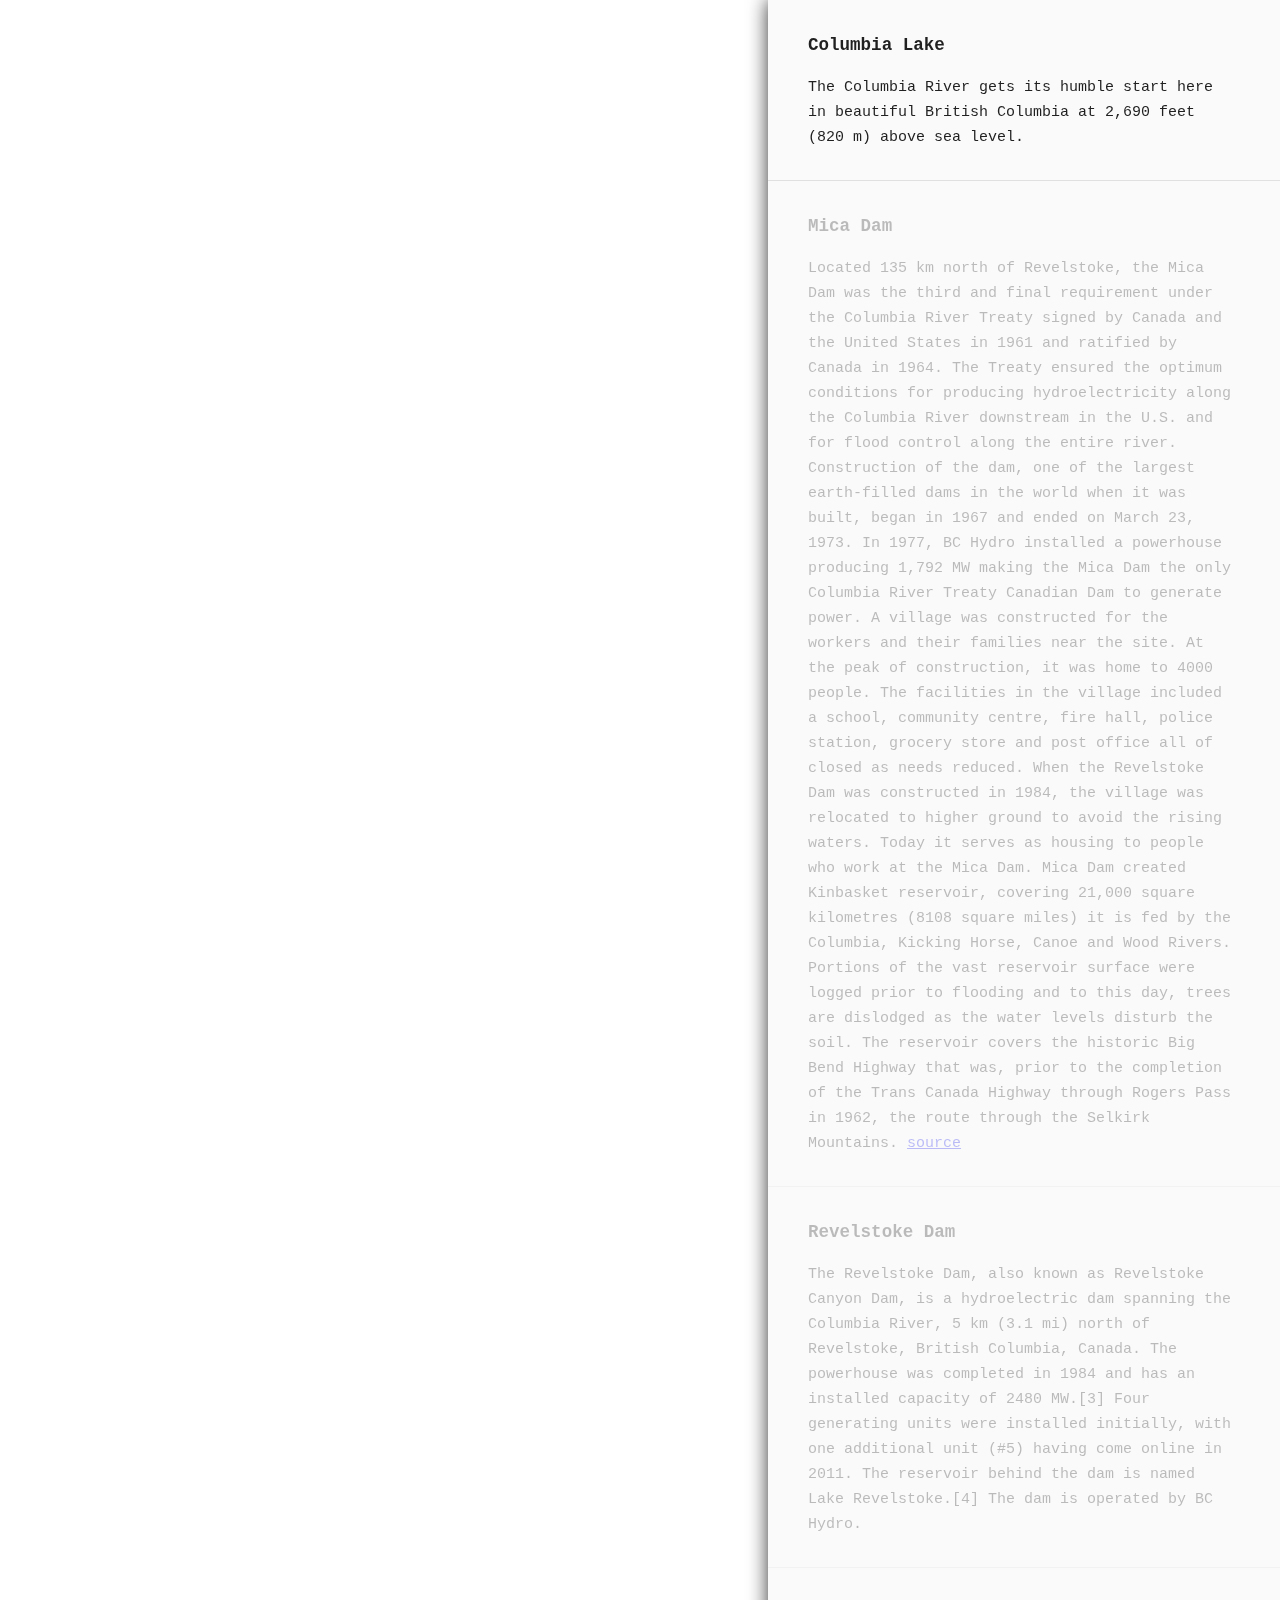
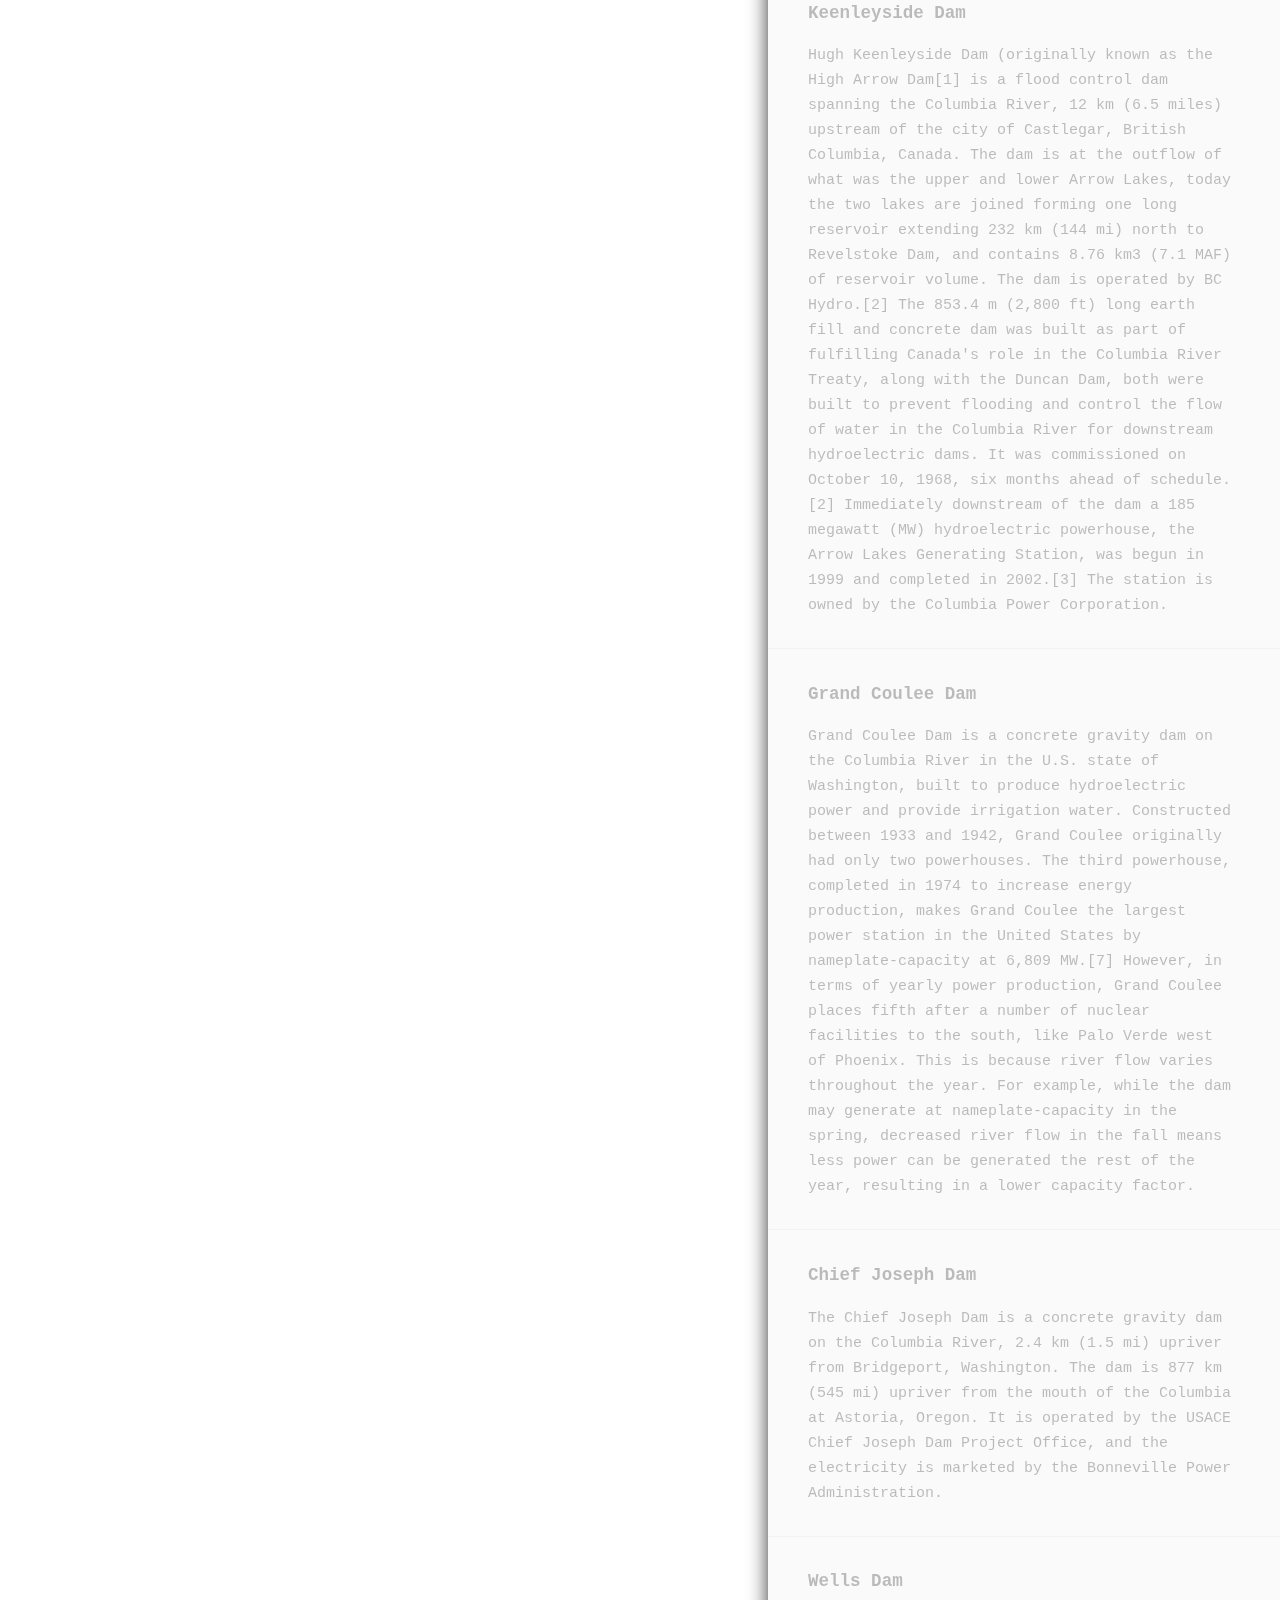
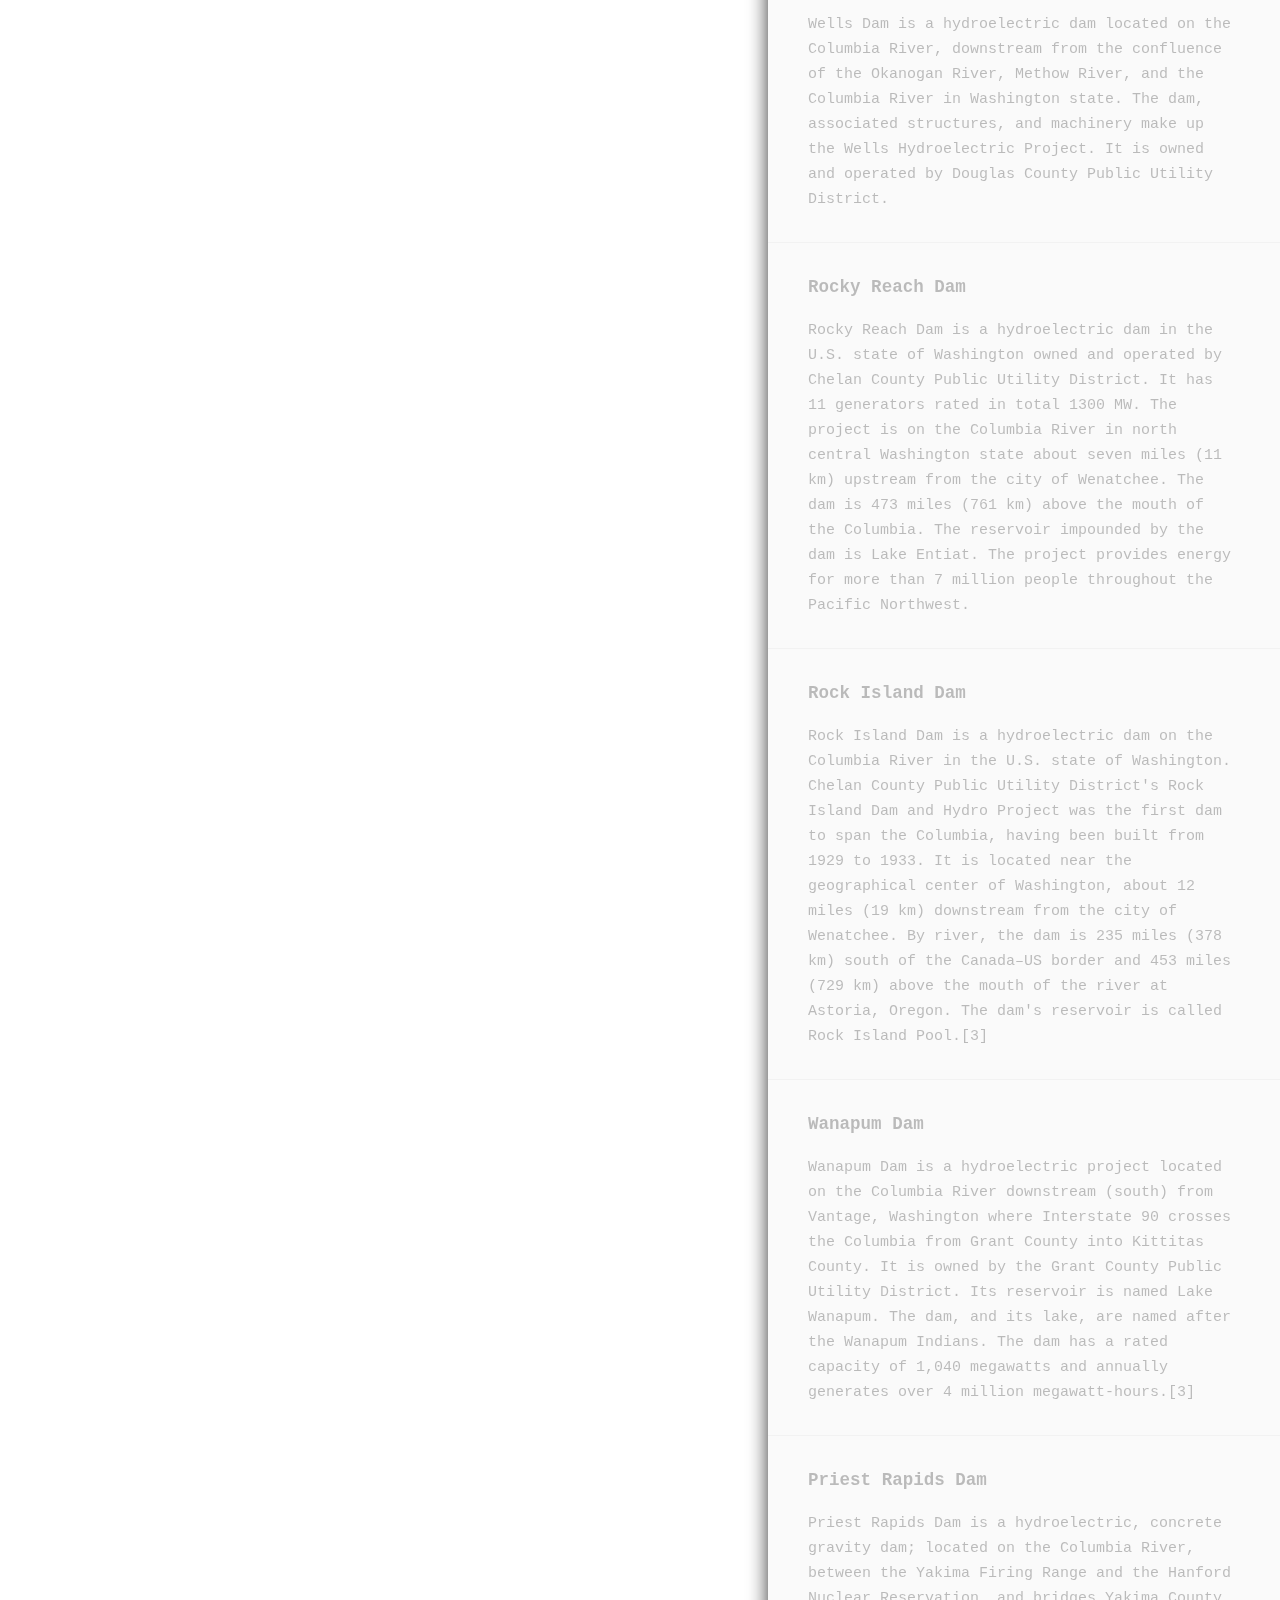
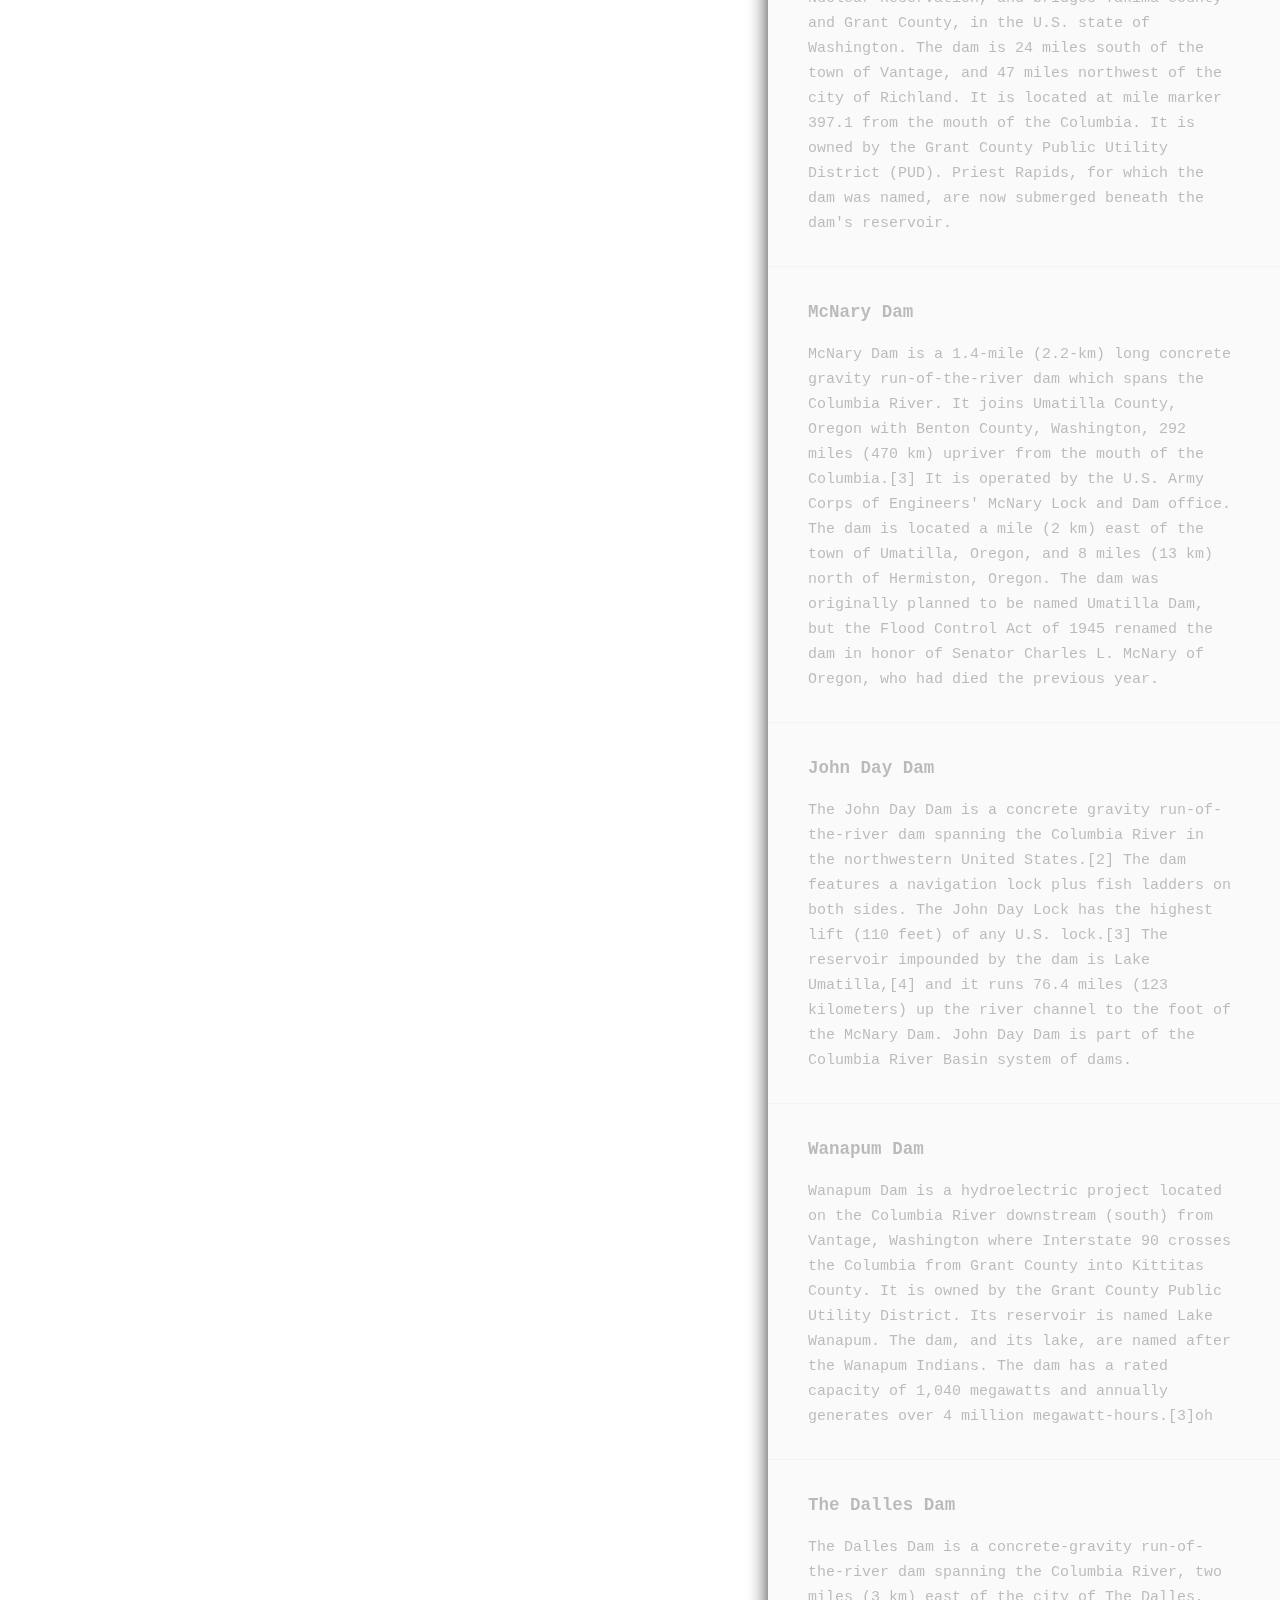
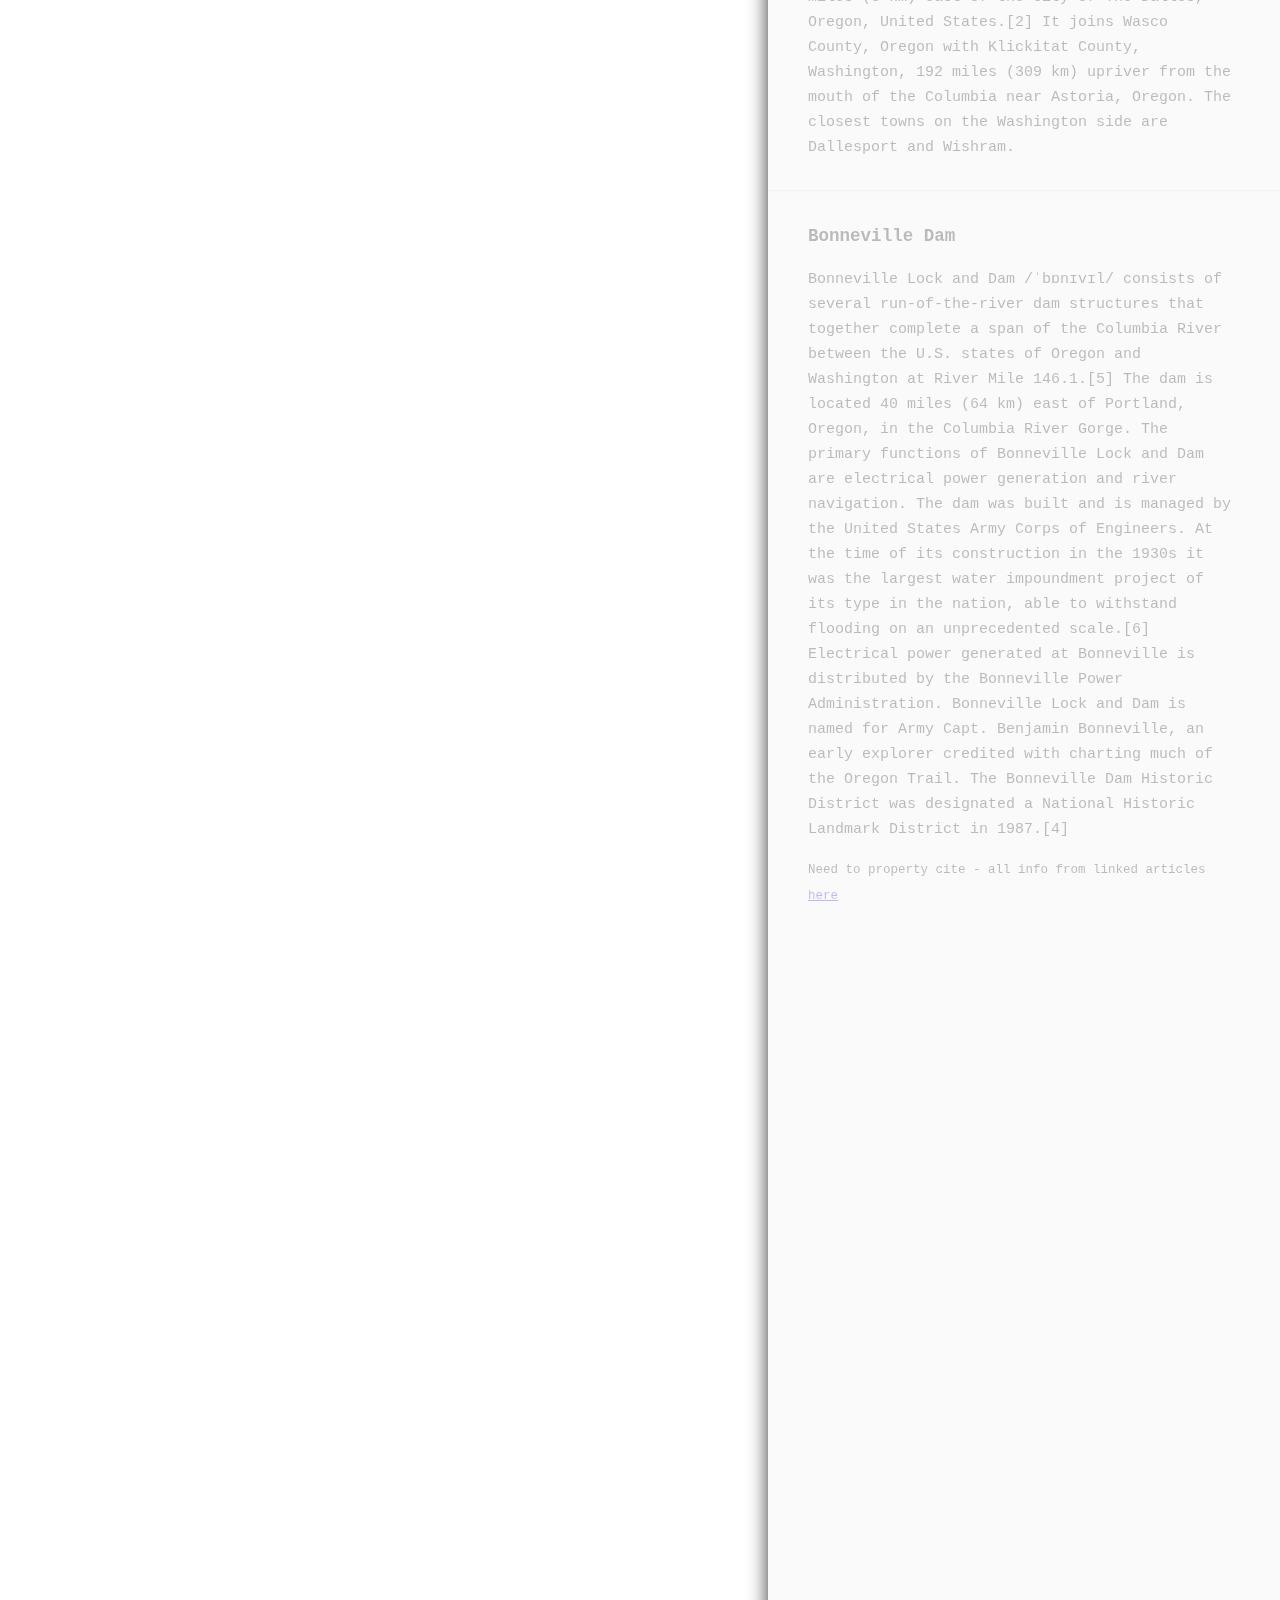
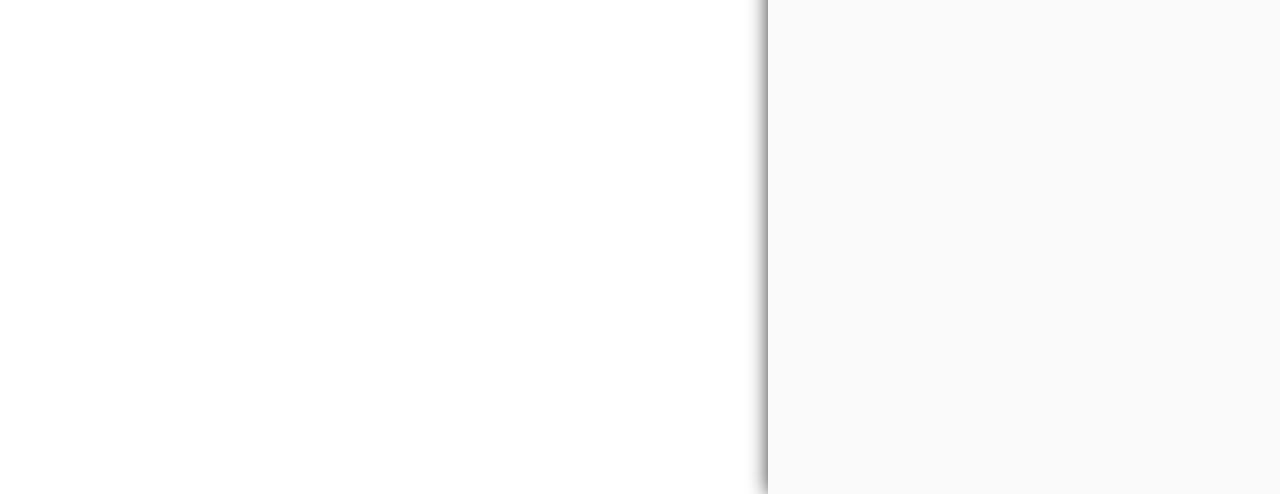
==== map.html @ f98a08b5 "update mica dam text" ====
<!DOCTYPE html>
<html>
<head>
    <meta charset='utf-8' />
    <title>Columbia Dammed</title>
    <meta name='viewport' content='initial-scale=1,maximum-scale=1,user-scalable=no' />
    <script src='https://api.tiles.mapbox.com/mapbox-gl-js/v0.48.0/mapbox-gl.js'></script>
    <link href='https://api.tiles.mapbox.com/mapbox-gl-js/v0.48.0/mapbox-gl.css' rel='stylesheet' />
    <style>
        body { margin:0; padding:0; }
        #map { position:absolute; top:0; bottom:0; width:100%; }
    </style>
<link href="style.css" rel="stylesheet" type="text/css" />
</head>
<body>

<div id='map'></div>
<div id='map-overlay'></div>
<div id='features'>
    <section id='columbiaLake' class='active'>
        <h3>Columbia Lake</h3>
        <p>The Columbia River gets its humble start here in beautiful British Columbia at 2,690 feet (820 m) above sea level.</p>
    </section>
    <section id='micaDam'>
        <h3>Mica Dam</h3>
        <p>Located 135 km north of Revelstoke, the Mica Dam was the third and final requirement under the Columbia River Treaty signed by Canada and the United States in 1961 and ratified by Canada in 1964. The Treaty ensured the optimum conditions for producing hydroelectricity along the Columbia River downstream in the U.S. and for flood control along the entire river. Construction of the dam, one of the largest earth-filled dams in the world when it was built, began in 1967 and ended on March 23, 1973. In 1977, BC Hydro installed a powerhouse producing 1,792 MW making the Mica Dam the only Columbia River Treaty Canadian Dam to generate power. A village was constructed for the workers and their families near the site. At the peak of construction, it was home to 4000 people. The facilities in the village included a school, community centre, fire hall, police station, grocery store and post office all of closed as needs reduced. When the Revelstoke Dam was constructed in 1984, the village was relocated to higher ground to avoid the rising waters. Today it serves as housing to people who work at the Mica Dam.

          Mica Dam created Kinbasket reservoir, covering 21,000 square kilometres (8108 square miles) it is fed by the Columbia, Kicking Horse, Canoe and Wood Rivers. Portions of the vast reservoir surface were logged prior to flooding and to this day, trees are dislodged as the water levels disturb the soil. The reservoir covers the historic Big Bend Highway that was, prior to the completion of the Trans Canada Highway through Rogers Pass in 1962, the route through the Selkirk Mountains. <a href="http://www.virtualmuseum.ca/sgc-cms/expositions-exhibitions/hydro/en/dams/?action=mica">source</a></p>
    </section>
    <section id='revelstokeDam'>
        <h3>Revelstoke Dam</h3>
        <p>The Revelstoke Dam, also known as Revelstoke Canyon Dam, is a hydroelectric dam spanning the Columbia River, 5 km (3.1 mi) north of Revelstoke, British Columbia, Canada. The powerhouse was completed in 1984 and has an installed capacity of 2480 MW.[3] Four generating units were installed initially, with one additional unit (#5) having come online in 2011. The reservoir behind the dam is named Lake Revelstoke.[4] The dam is operated by BC Hydro.</p>
    </section>
    <section id='keenleysideDam'>
        <h3>Keenleyside Dam</h3>
        <p>Hugh Keenleyside Dam (originally known as the High Arrow Dam[1] is a flood control dam spanning the Columbia River, 12 km (6.5 miles) upstream of the city of Castlegar, British Columbia, Canada.

          The dam is at the outflow of what was the upper and lower Arrow Lakes, today the two lakes are joined forming one long reservoir extending 232 km (144 mi) north to Revelstoke Dam, and contains 8.76 km3 (7.1 MAF) of reservoir volume. The dam is operated by BC Hydro.[2]
          
          The 853.4 m (2,800 ft) long earth fill and concrete dam was built as part of fulfilling Canada's role in the Columbia River Treaty, along with the Duncan Dam, both were built to prevent flooding and control the flow of water in the Columbia River for downstream hydroelectric dams. It was commissioned on October 10, 1968, six months ahead of schedule.[2]
          
          Immediately downstream of the dam a 185 megawatt (MW) hydroelectric powerhouse, the Arrow Lakes Generating Station, was begun in 1999 and completed in 2002.[3] The station is owned by the Columbia Power Corporation.</p>
    </section>
    <section id='grandCouleeDam'>
        <h3>Grand Coulee Dam</h3>
        <p>Grand Coulee Dam is a concrete gravity dam on the Columbia River in the U.S. state of Washington, built to produce hydroelectric power and provide irrigation water. Constructed between 1933 and 1942, Grand Coulee originally had only two powerhouses. The third powerhouse, completed in 1974 to increase energy production, makes Grand Coulee the largest power station in the United States by nameplate-capacity at 6,809 MW.[7] However, in terms of yearly power production, Grand Coulee places fifth after a number of nuclear facilities to the south, like Palo Verde west of Phoenix. This is because river flow varies throughout the year. For example, while the dam may generate at nameplate-capacity in the spring, decreased river flow in the fall means less power can be generated the rest of the year, resulting in a lower capacity factor.</p>
    </section>
    <section id='chiefJosephDam'>
        <h3>Chief Joseph Dam</h3>
        <p>The Chief Joseph Dam is a concrete gravity dam on the Columbia River, 2.4 km (1.5 mi) upriver from Bridgeport, Washington. The dam is 877 km (545 mi) upriver from the mouth of the Columbia at Astoria, Oregon. It is operated by the USACE Chief Joseph Dam Project Office, and the electricity is marketed by the Bonneville Power Administration.</p>
    </section>
    <section id='wellsDam'>
        <h3>Wells Dam</h3>
        <p>Wells Dam is a hydroelectric dam located on the Columbia River, downstream from the confluence of the Okanogan River, Methow River, and the Columbia River in Washington state. The dam, associated structures, and machinery make up the Wells Hydroelectric Project. It is owned and operated by Douglas County Public Utility District.</p>
    </section>
    <section id='rockyReachDam'>
        <h3>Rocky Reach Dam</h3>
        <p>Rocky Reach Dam is a hydroelectric dam in the U.S. state of Washington owned and operated by Chelan County Public Utility District. It has 11 generators rated in total 1300 MW. The project is on the Columbia River in north central Washington state about seven miles (11 km) upstream from the city of Wenatchee. The dam is 473 miles (761 km) above the mouth of the Columbia. The reservoir impounded by the dam is Lake Entiat. The project provides energy for more than 7 million people throughout the Pacific Northwest.</p>    </section>
    <section id='rockIslandDam'>
        <h3>Rock Island Dam</h3>
        <p>Rock Island Dam is a hydroelectric dam on the Columbia River in the U.S. state of Washington. Chelan County Public Utility District's Rock Island Dam and Hydro Project was the first dam to span the Columbia, having been built from 1929 to 1933. It is located near the geographical center of Washington, about 12 miles (19 km) downstream from the city of Wenatchee. By river, the dam is 235 miles (378 km) south of the Canada–US border and 453 miles (729 km) above the mouth of the river at Astoria, Oregon. The dam's reservoir is called Rock Island Pool.[3]</p>
    </section>
    <section id='wanapumDam'>
        <h3>Wanapum Dam</h3>
        <p>Wanapum Dam is a hydroelectric project located on the Columbia River downstream (south) from Vantage, Washington where Interstate 90 crosses the Columbia from Grant County into Kittitas County. It is owned by the Grant County Public Utility District. Its reservoir is named Lake Wanapum.

          The dam, and its lake, are named after the Wanapum Indians. The dam has a rated capacity of 1,040 megawatts and annually generates over 4 million megawatt-hours.[3]</p>
    </section>
    <section id='priestRapidsDam'>
        <h3>Priest Rapids Dam</h3>
        <p>Priest Rapids Dam is a hydroelectric, concrete gravity dam; located on the Columbia River, between the Yakima Firing Range and the Hanford Nuclear Reservation, and bridges Yakima County and Grant County, in the U.S. state of Washington. The dam is 24 miles south of the town of Vantage, and 47 miles northwest of the city of Richland. It is located at mile marker 397.1 from the mouth of the Columbia. It is owned by the Grant County Public Utility District (PUD). Priest Rapids, for which the dam was named, are now submerged beneath the dam's reservoir.</p>
    </section>
    <section id='mcnaryDam'>
        <h3>McNary Dam</h3>
        <p>McNary Dam is a 1.4-mile (2.2-km) long concrete gravity run-of-the-river dam which spans the Columbia River. It joins Umatilla County, Oregon with Benton County, Washington, 292 miles (470 km) upriver from the mouth of the Columbia.[3] It is operated by the U.S. Army Corps of Engineers' McNary Lock and Dam office. The dam is located a mile (2 km) east of the town of Umatilla, Oregon, and 8 miles (13 km) north of Hermiston, Oregon. The dam was originally planned to be named Umatilla Dam, but the Flood Control Act of 1945 renamed the dam in honor of Senator Charles L. McNary of Oregon, who had died the previous year.</p>
    </section>
    <section id='johnDayDam'>
        <h3>John Day Dam</h3>
        <p>The John Day Dam is a concrete gravity run-of-the-river dam spanning the Columbia River in the northwestern United States.[2] The dam features a navigation lock plus fish ladders on both sides. The John Day Lock has the highest lift (110 feet) of any U.S. lock.[3] The reservoir impounded by the dam is Lake Umatilla,[4] and it runs 76.4 miles (123 kilometers) up the river channel to the foot of the McNary Dam. John Day Dam is part of the Columbia River Basin system of dams.</p>
    </section>
    <section id='wanapumDam'>
        <h3>Wanapum Dam</h3>
        <p>Wanapum Dam is a hydroelectric project located on the Columbia River downstream (south) from Vantage, Washington where Interstate 90 crosses the Columbia from Grant County into Kittitas County. It is owned by the Grant County Public Utility District. Its reservoir is named Lake Wanapum.

          The dam, and its lake, are named after the Wanapum Indians. The dam has a rated capacity of 1,040 megawatts and annually generates over 4 million megawatt-hours.[3]oh</p>
    </section>
    <section id='theDallesDam'>
        <h3>The Dalles Dam</h3>
        <p>The Dalles Dam is a concrete-gravity run-of-the-river dam spanning the Columbia River, two miles (3 km) east of the city of The Dalles, Oregon, United States.[2] It joins Wasco County, Oregon with Klickitat County, Washington, 192 miles (309 km) upriver from the mouth of the Columbia near Astoria, Oregon. The closest towns on the Washington side are Dallesport and Wishram.</p>
    </section>
    <section id='bonnevilleDam'>
        <h3>Bonneville Dam</h3>
        <p>Bonneville Lock and Dam /ˈbɒnɪvɪl/ consists of several run-of-the-river dam structures that together complete a span of the Columbia River between the U.S. states of Oregon and Washington at River Mile 146.1.[5] The dam is located 40 miles (64 km) east of Portland, Oregon, in the Columbia River Gorge. The primary functions of Bonneville Lock and Dam are electrical power generation and river navigation. The dam was built and is managed by the United States Army Corps of Engineers. At the time of its construction in the 1930s it was the largest water impoundment project of its type in the nation, able to withstand flooding on an unprecedented scale.[6] Electrical power generated at Bonneville is distributed by the Bonneville Power Administration. Bonneville Lock and Dam is named for Army Capt. Benjamin Bonneville, an early explorer credited with charting much of the Oregon Trail. The Bonneville Dam Historic District was designated a National Historic Landmark District in 1987.[4]</p>
        <small id="citation">
            Need to property cite - all info from linked articles <a href="https://en.wikipedia.org/wiki/List_of_dams_in_the_Columbia_River_watershed#Main_stem_Columbia_River_dams">here</a>
        </small>
    </section>
</div>
<script src="map.js"></script>
<script src="chapters.js"></script>
</body>
</html>
---- style.css ----
#map {
    position: fixed;
    width:60%;
}
#map-overlay {
      position:fixed;
      left:10px;
      bottom:475px;
      width:200px;
      height:150px;
      border:1px solid #fff;
  }
#features {
    width: 40%;
    margin-left: 60%;
    font-family: 'Courier New', Courier, monospace;
    overflow-y: scroll;
    background-color: #fafafa;
    filter: drop-shadow(0 0 10px #333);
}
section {
    padding:  15px 40px;
    line-height: 25px;
    border-bottom: 1px solid #ddd;
    opacity: 0.25;
    font-size: 15px;
    
}
section.active {
    opacity: 0.87;
}
section:last-child {
    border-bottom: none;
    margin-bottom: 1170px;
}
.mapboxgl-ctrl-logo {
  display: none;
  visibility: hidden;
}

/* Style the video: 100% width and height to cover the entire window */
#myVideo {
  position: fixed;
  right: 0;
  bottom: 0;
  min-width: 100%; 
  min-height: 100%;
}

/* Add some content at the bottom of the video/page */
.content {
  position: fixed;
  bottom: 0;
  background: rgba(0, 0, 0, 0.5);
  font-family: 'Courier New', Courier, monospace;
  color: #f1f1f1;
  width: 100%;
  padding: 20px;
}

/* Style the button used to pause/play the video */
#myBtn {
  width: 200px;
  font-size: 18px;
  padding: 10px;
  border: none;
  background: #000;
  font-family: 'Courier New', Courier, monospace;
  color: #fff;
  cursor: pointer;
}

#myBtn:hover {
  background: #ddd;
  color: black;
}
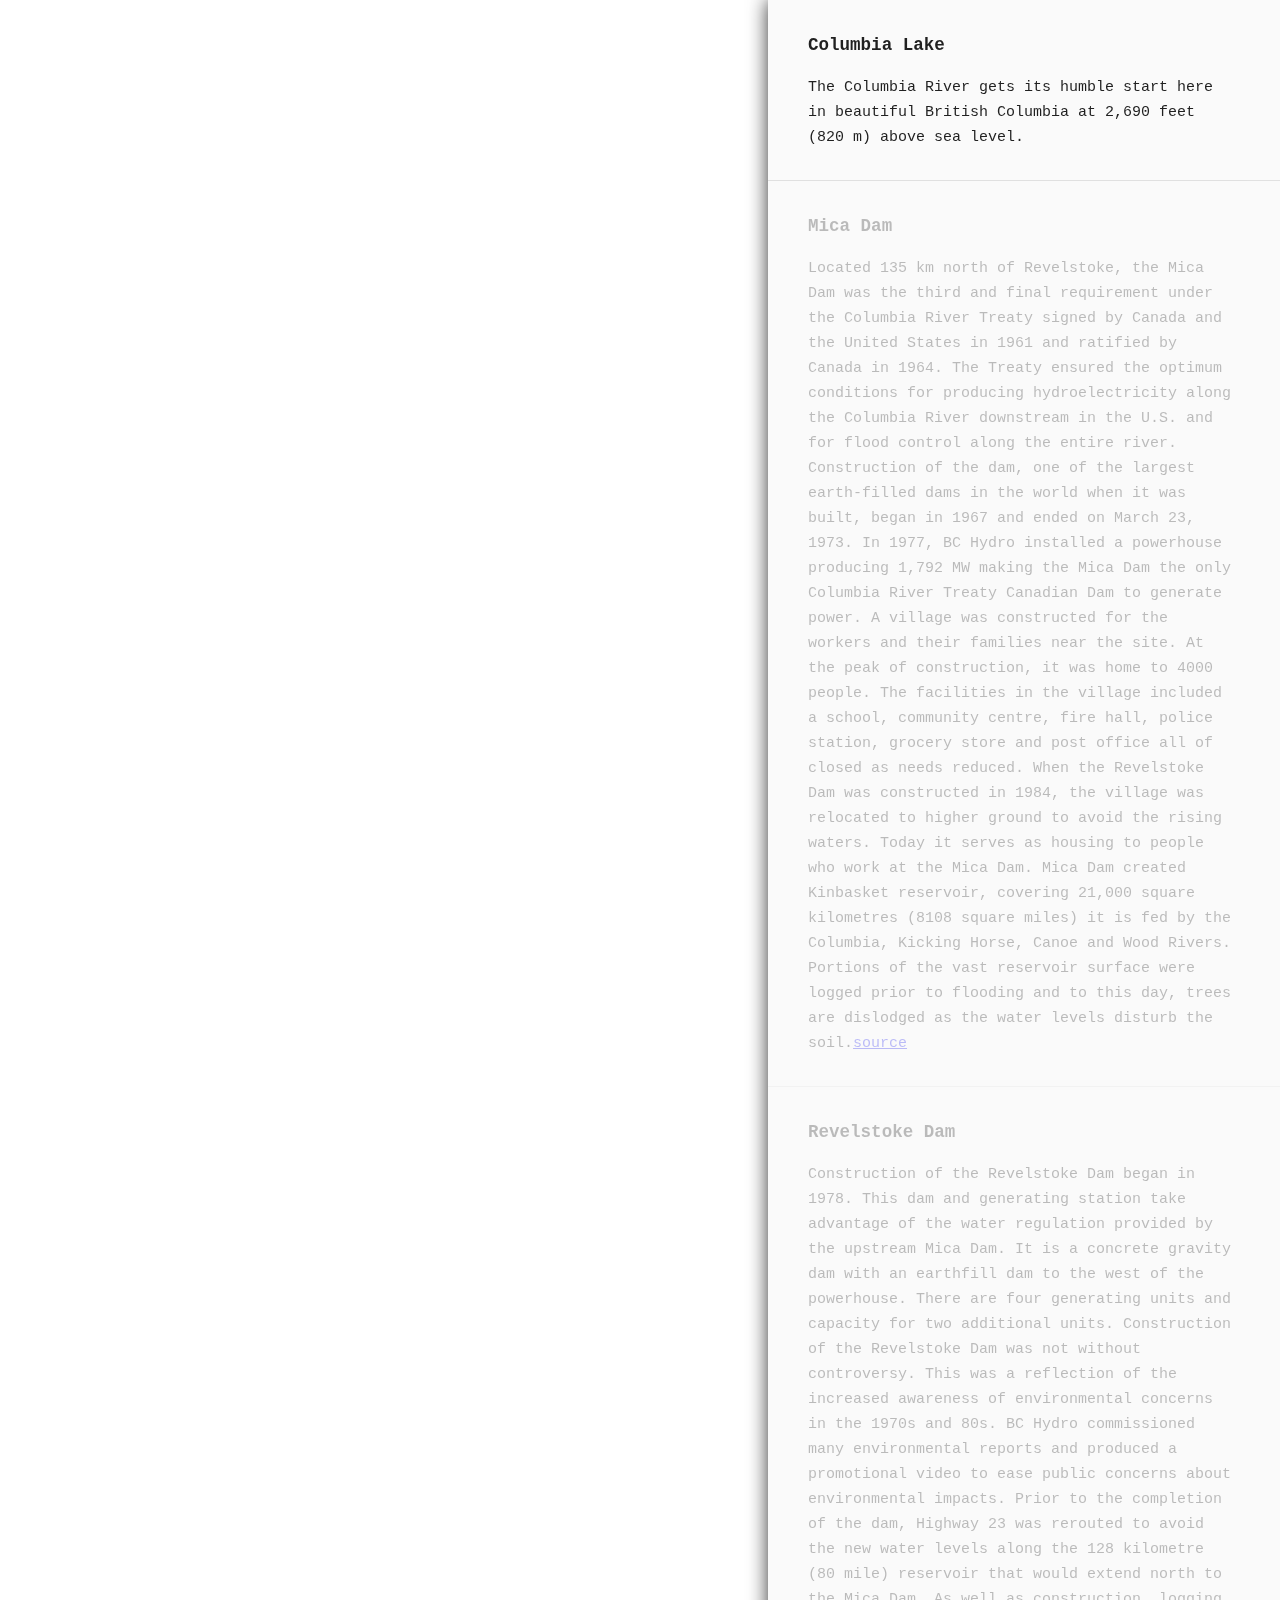
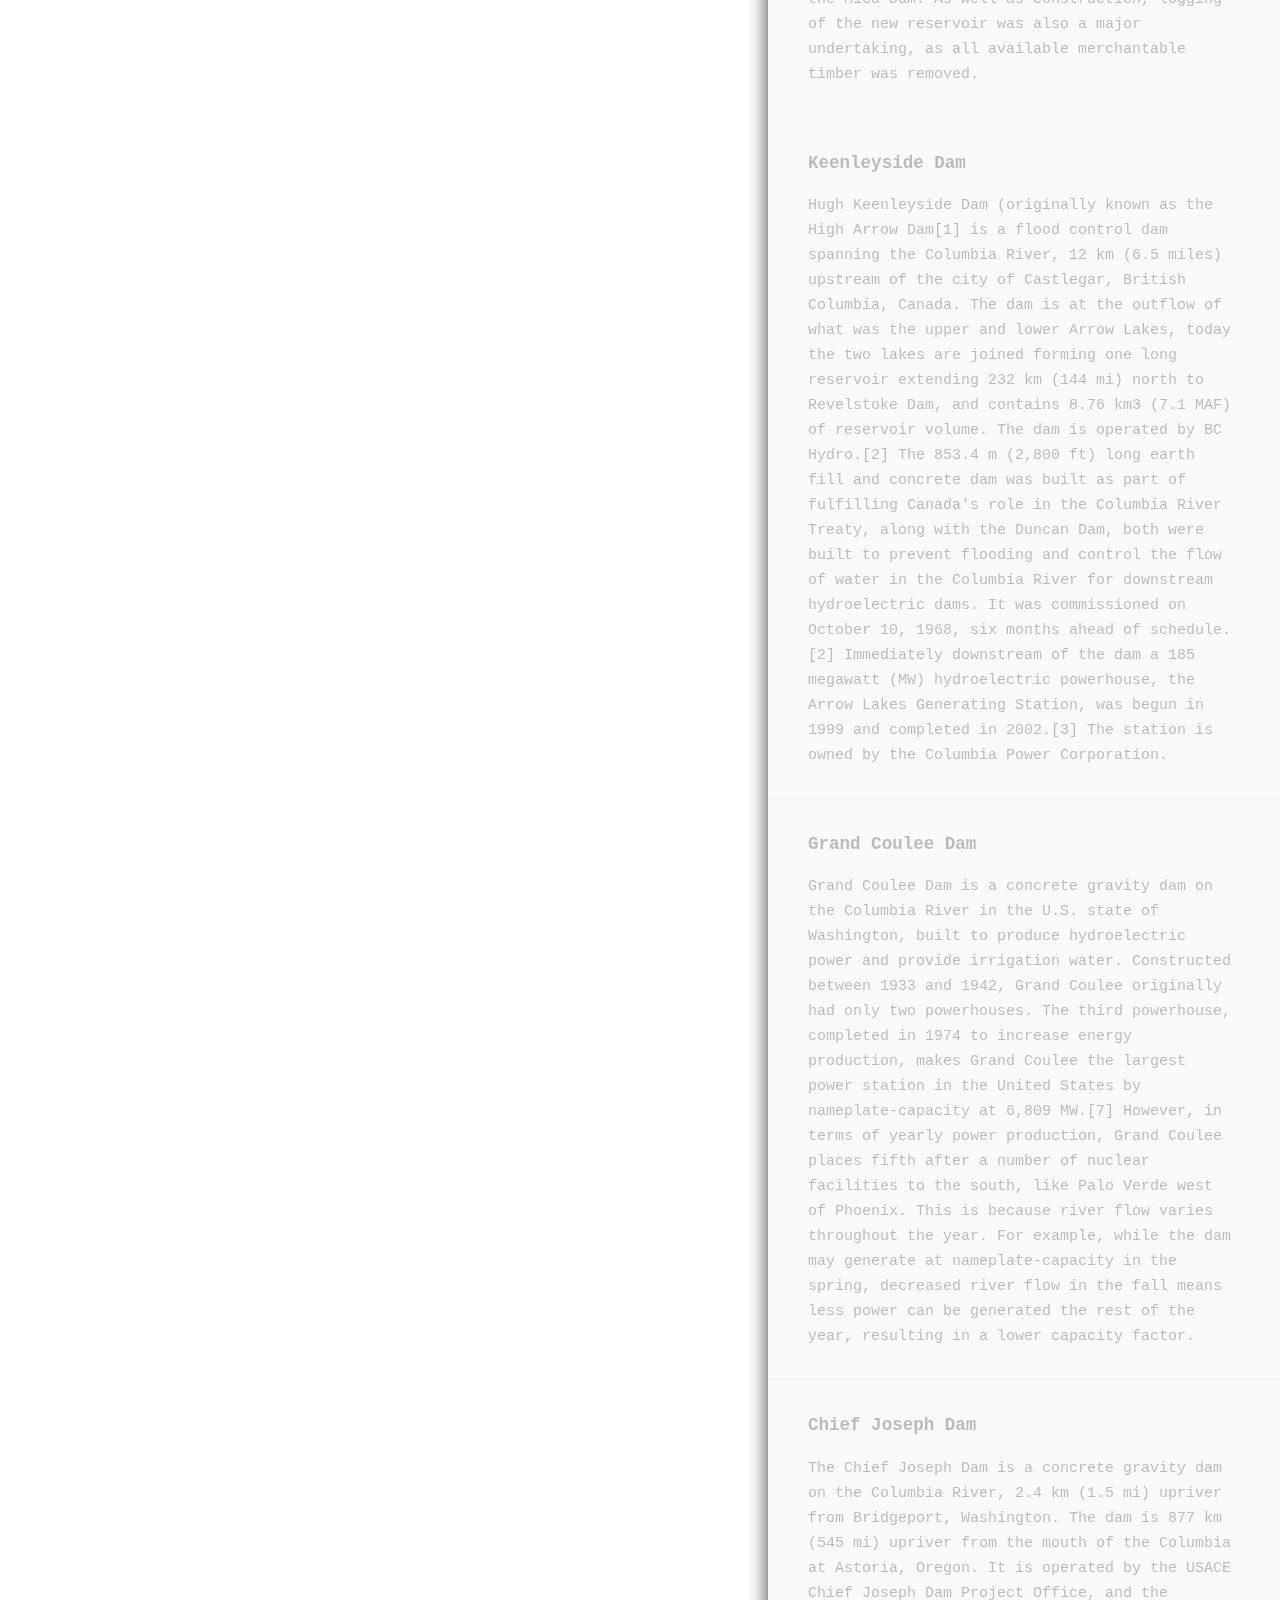
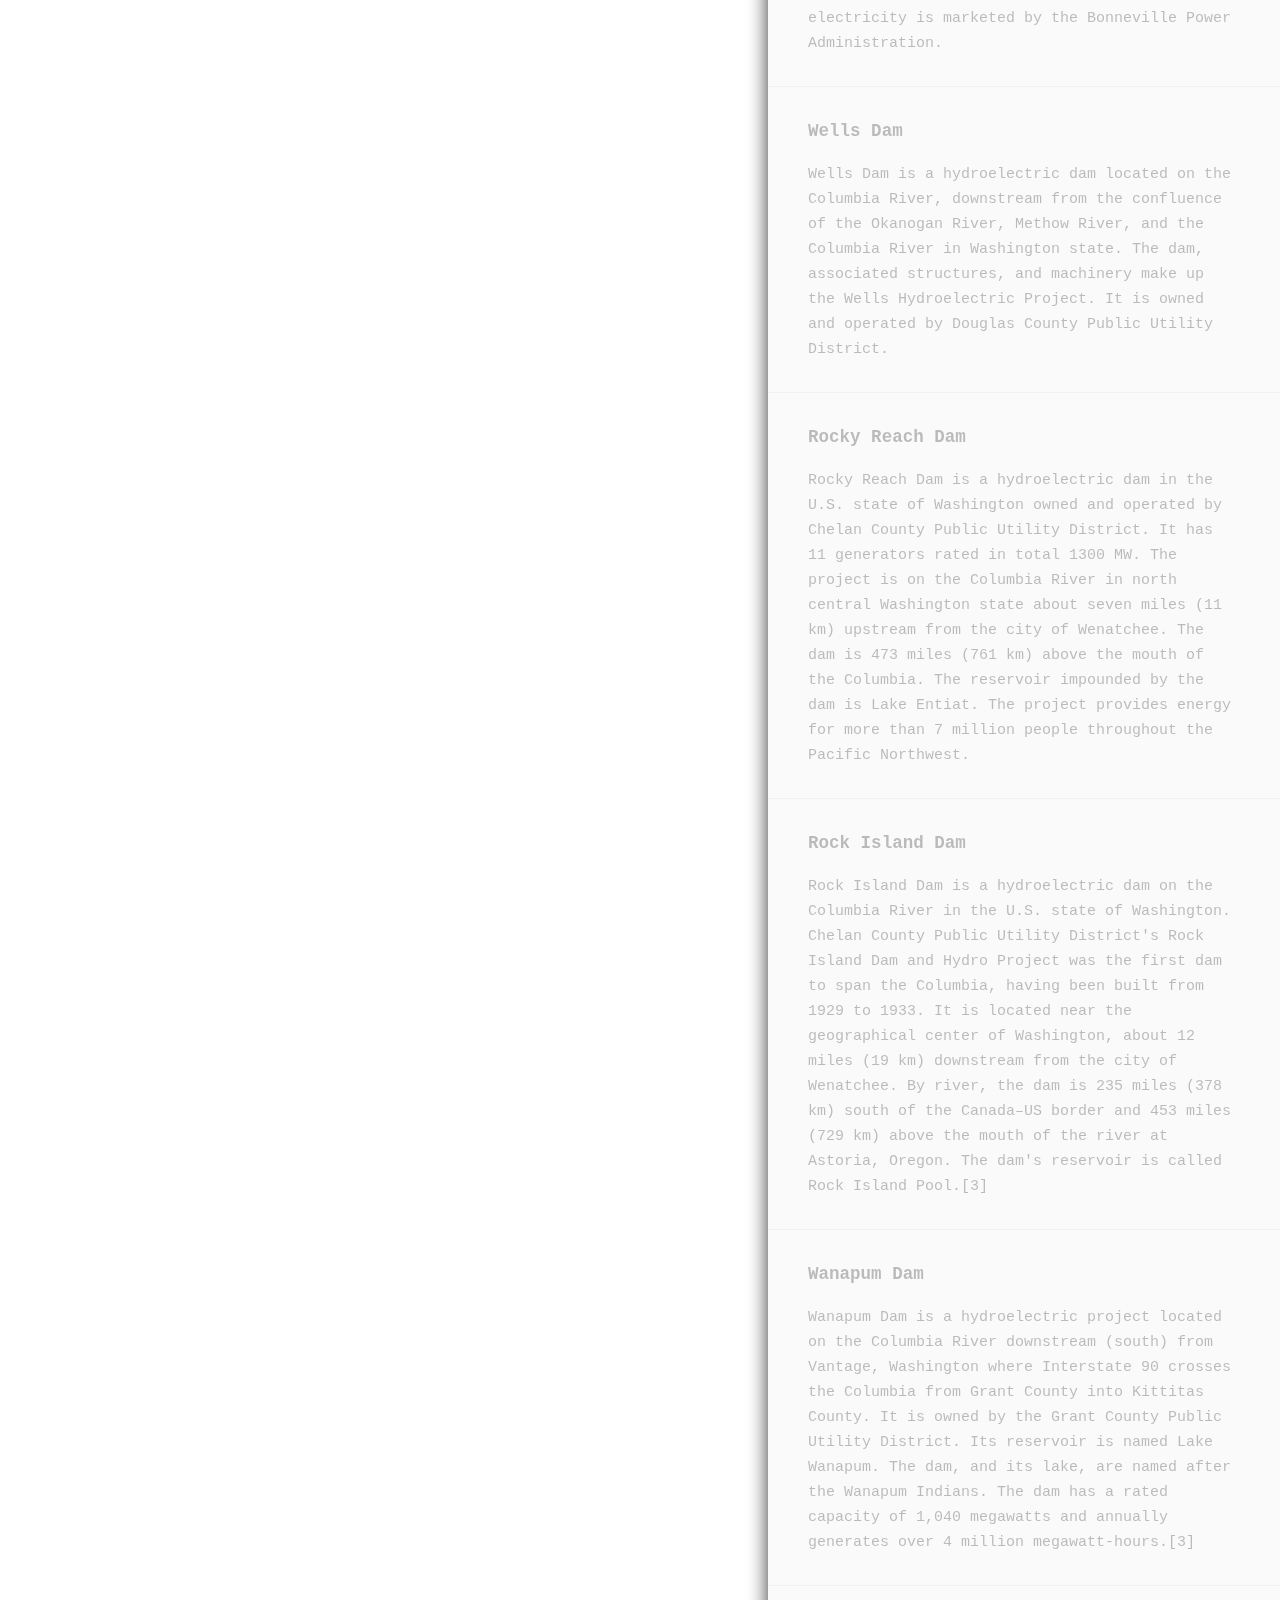
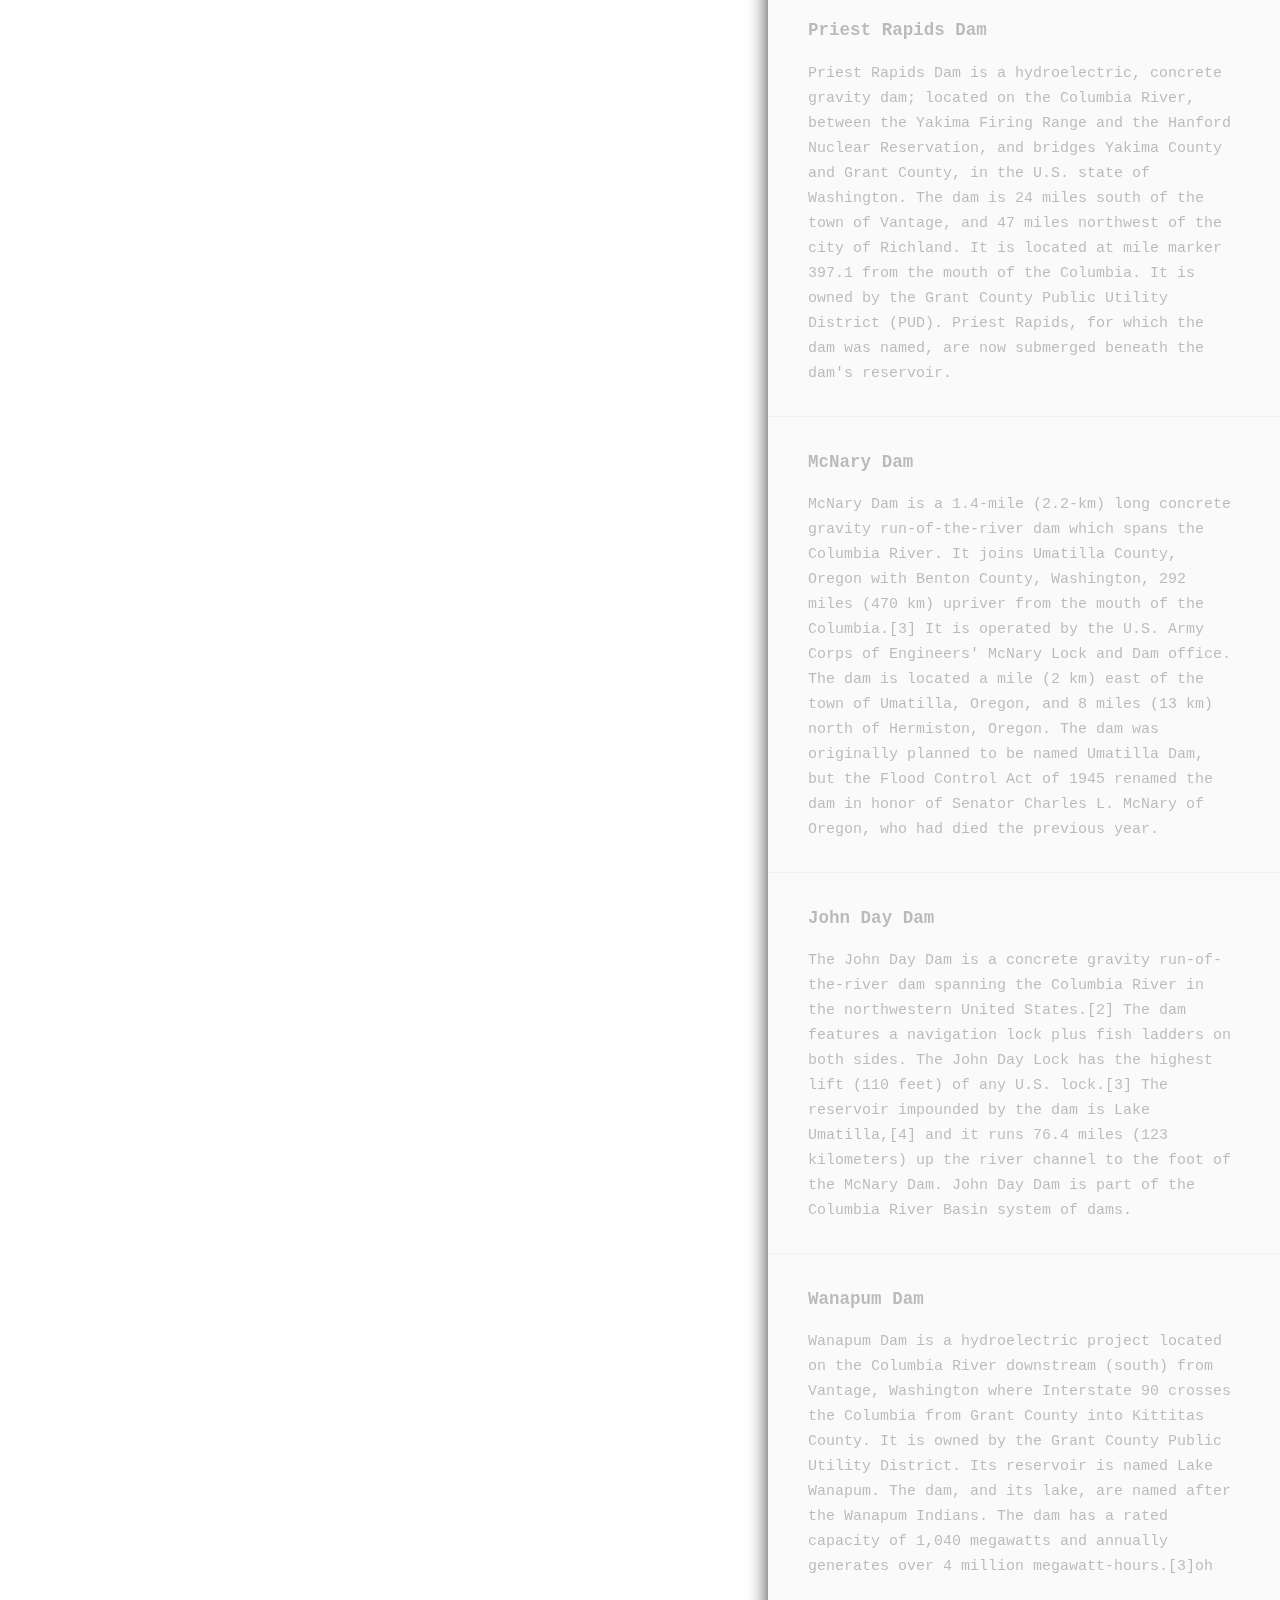
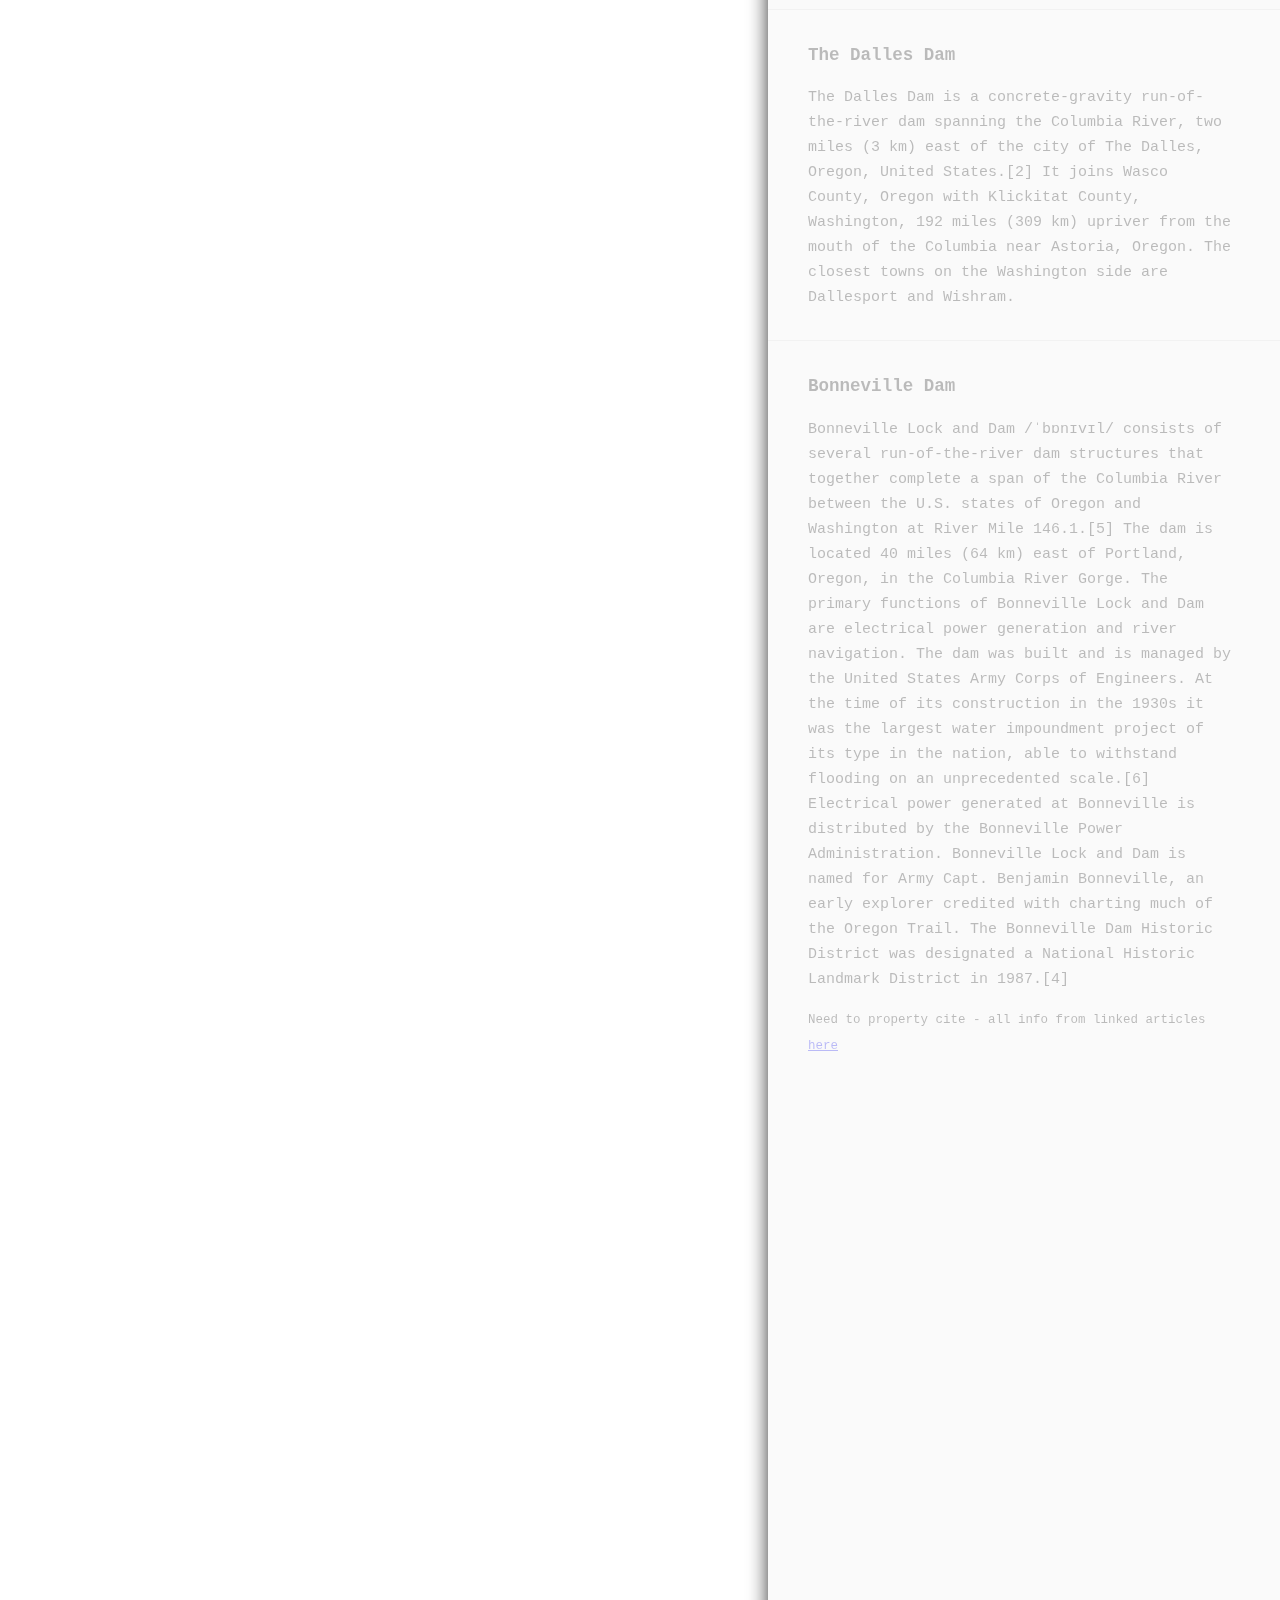
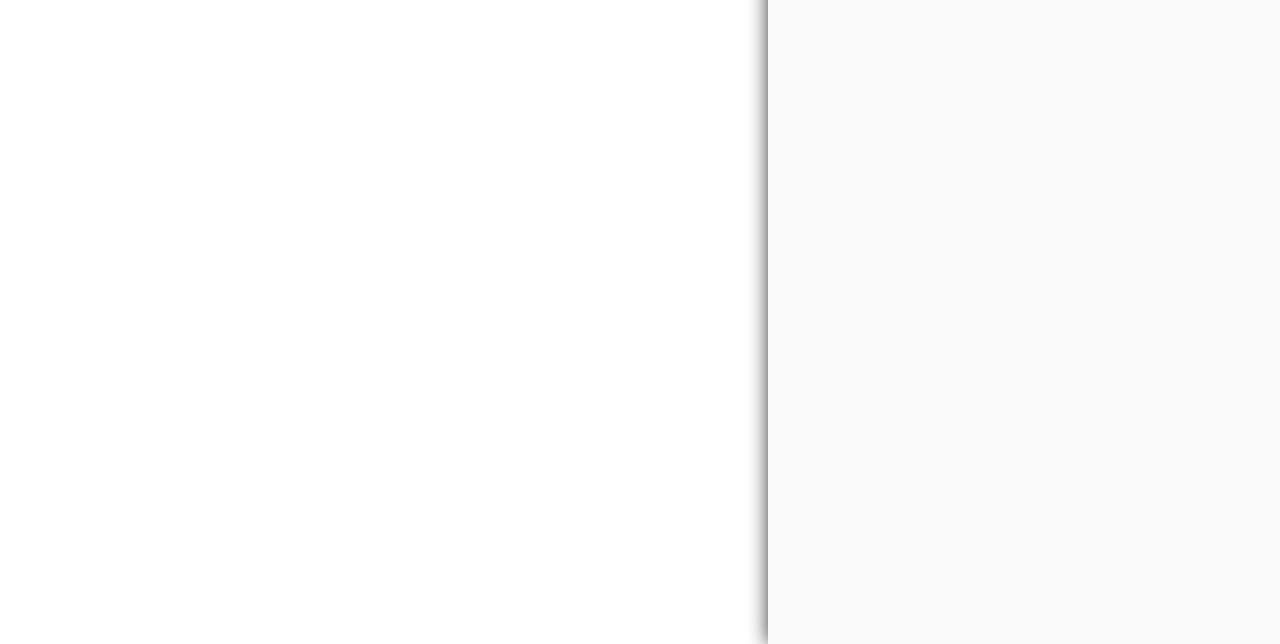
==== commit 3e83602d: "edit revelstoke content" ====
--- a/map.html
+++ b/map.html
@@ -25,11 +25,15 @@
         <h3>Mica Dam</h3>
         <p>Located 135 km north of Revelstoke, the Mica Dam was the third and final requirement under the Columbia River Treaty signed by Canada and the United States in 1961 and ratified by Canada in 1964. The Treaty ensured the optimum conditions for producing hydroelectricity along the Columbia River downstream in the U.S. and for flood control along the entire river. Construction of the dam, one of the largest earth-filled dams in the world when it was built, began in 1967 and ended on March 23, 1973. In 1977, BC Hydro installed a powerhouse producing 1,792 MW making the Mica Dam the only Columbia River Treaty Canadian Dam to generate power. A village was constructed for the workers and their families near the site. At the peak of construction, it was home to 4000 people. The facilities in the village included a school, community centre, fire hall, police station, grocery store and post office all of closed as needs reduced. When the Revelstoke Dam was constructed in 1984, the village was relocated to higher ground to avoid the rising waters. Today it serves as housing to people who work at the Mica Dam.
 
-          Mica Dam created Kinbasket reservoir, covering 21,000 square kilometres (8108 square miles) it is fed by the Columbia, Kicking Horse, Canoe and Wood Rivers. Portions of the vast reservoir surface were logged prior to flooding and to this day, trees are dislodged as the water levels disturb the soil. The reservoir covers the historic Big Bend Highway that was, prior to the completion of the Trans Canada Highway through Rogers Pass in 1962, the route through the Selkirk Mountains. <a href="http://www.virtualmuseum.ca/sgc-cms/expositions-exhibitions/hydro/en/dams/?action=mica">source</a></p>
+          Mica Dam created Kinbasket reservoir, covering 21,000 square kilometres (8108 square miles) it is fed by the Columbia, Kicking Horse, Canoe and Wood Rivers. Portions of the vast reservoir surface were logged prior to flooding and to this day, trees are dislodged as the water levels disturb the soil.<a href="http://www.virtualmuseum.ca/sgc-cms/expositions-exhibitions/hydro/en/dams/?action=mica">source</a></p>
     </section>
     <section id='revelstokeDam'>
         <h3>Revelstoke Dam</h3>
-        <p>The Revelstoke Dam, also known as Revelstoke Canyon Dam, is a hydroelectric dam spanning the Columbia River, 5 km (3.1 mi) north of Revelstoke, British Columbia, Canada. The powerhouse was completed in 1984 and has an installed capacity of 2480 MW.[3] Four generating units were installed initially, with one additional unit (#5) having come online in 2011. The reservoir behind the dam is named Lake Revelstoke.[4] The dam is operated by BC Hydro.</p>
+        <p>Construction of the Revelstoke Dam began in 1978. This dam and generating station take advantage of the water regulation provided by the upstream Mica Dam. It is a concrete gravity dam with an earthfill dam to the west of the powerhouse. There are four generating units and capacity for two additional units.
+
+          Construction of the Revelstoke Dam was not without controversy. This was a reflection of the increased awareness of environmental concerns in the 1970s and 80s. BC Hydro commissioned many environmental reports and produced a promotional video to ease public concerns about environmental impacts.
+          
+          Prior to the completion of the dam, Highway 23 was rerouted to avoid the new water levels along the 128 kilometre (80 mile) reservoir that would extend north to the Mica Dam. As well as construction, logging of the new reservoir was also a major undertaking, as all available merchantable timber was removed.</p>
     </section>
     <section id='keenleysideDam'>
         <h3>Keenleyside Dam</h3>
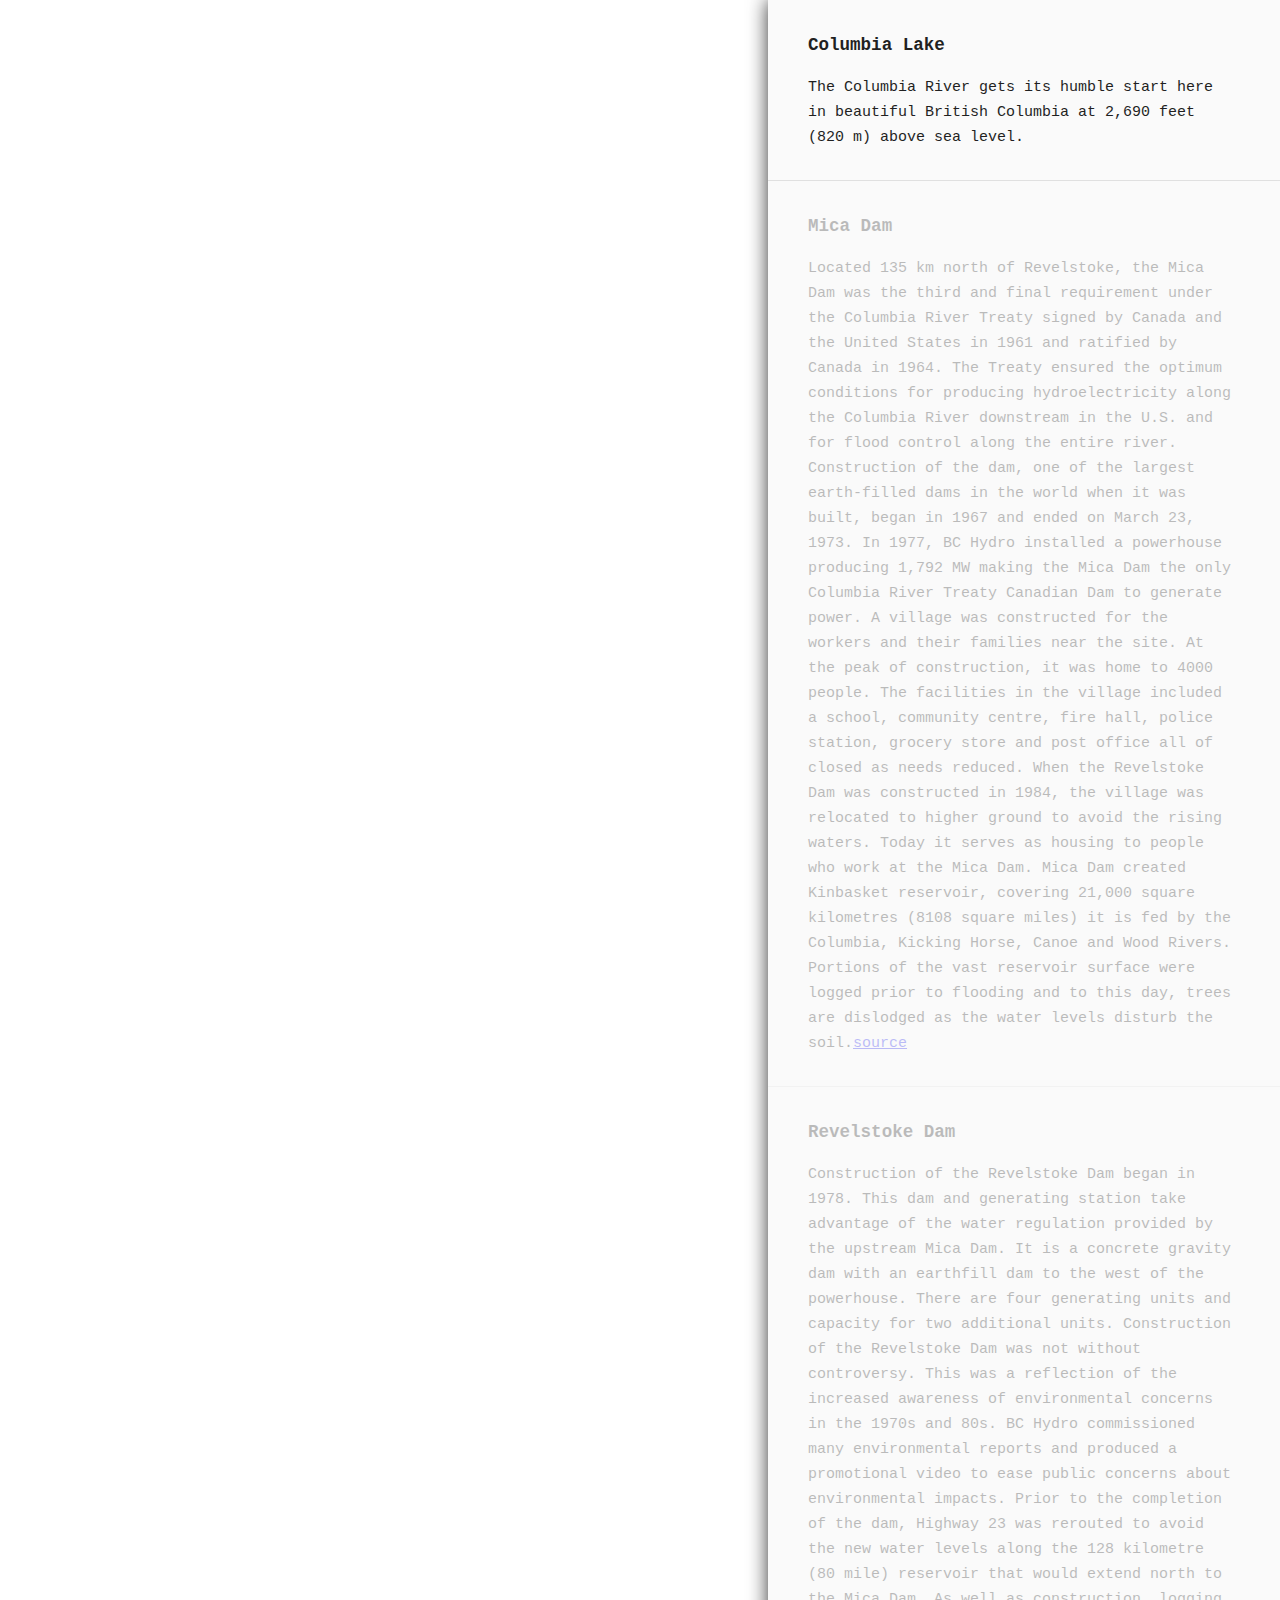
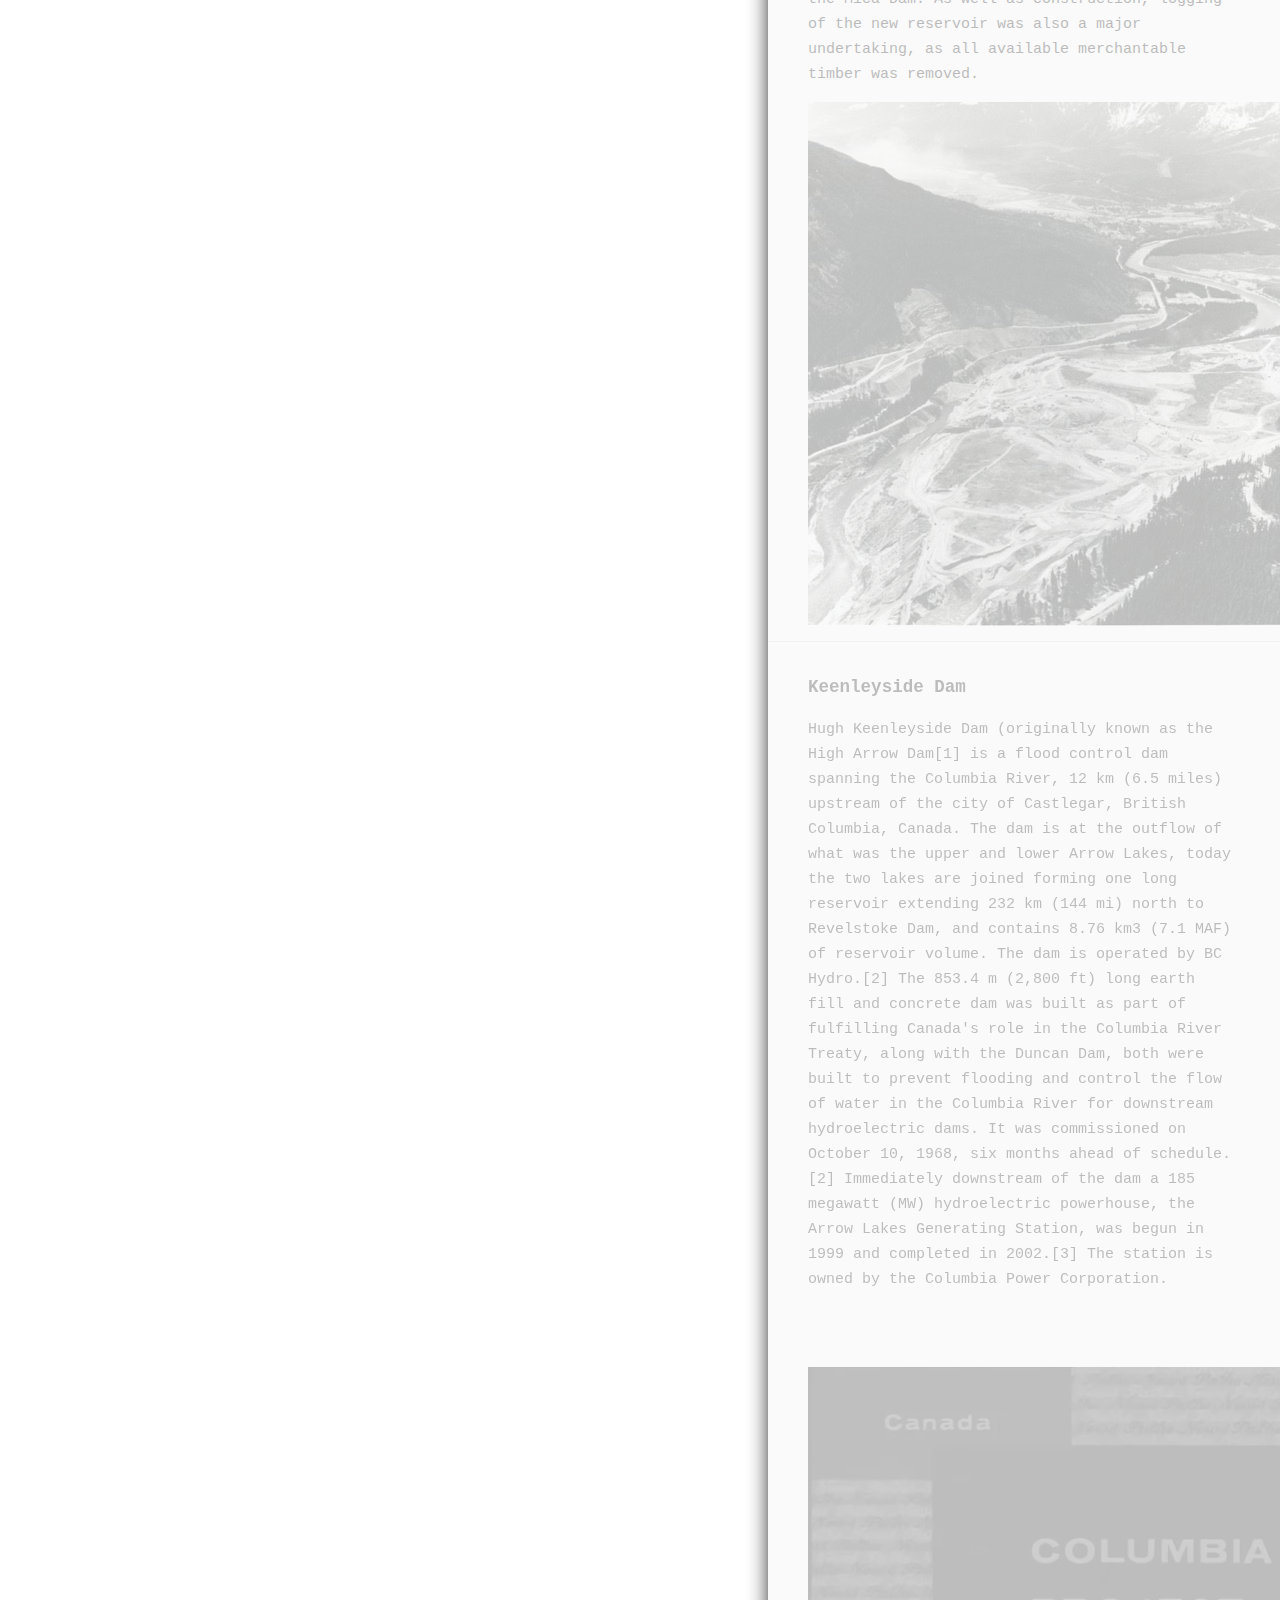
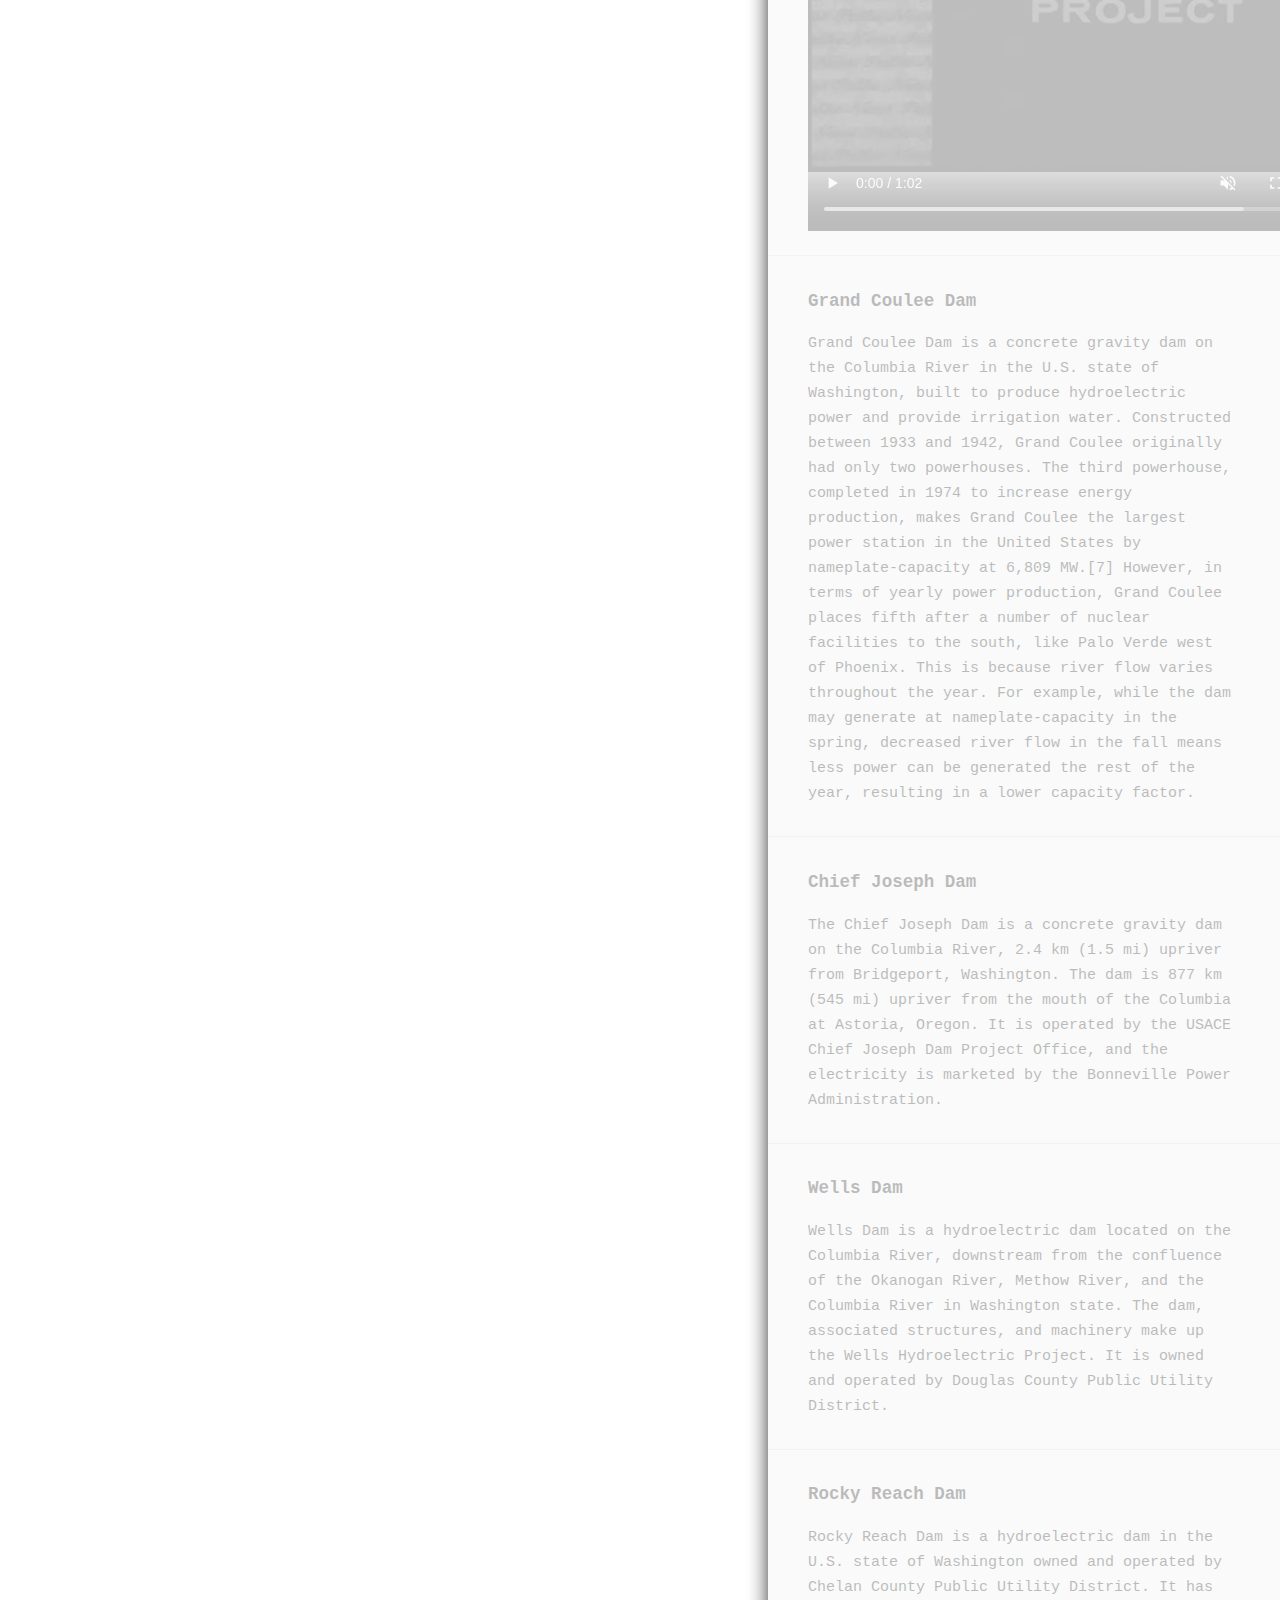
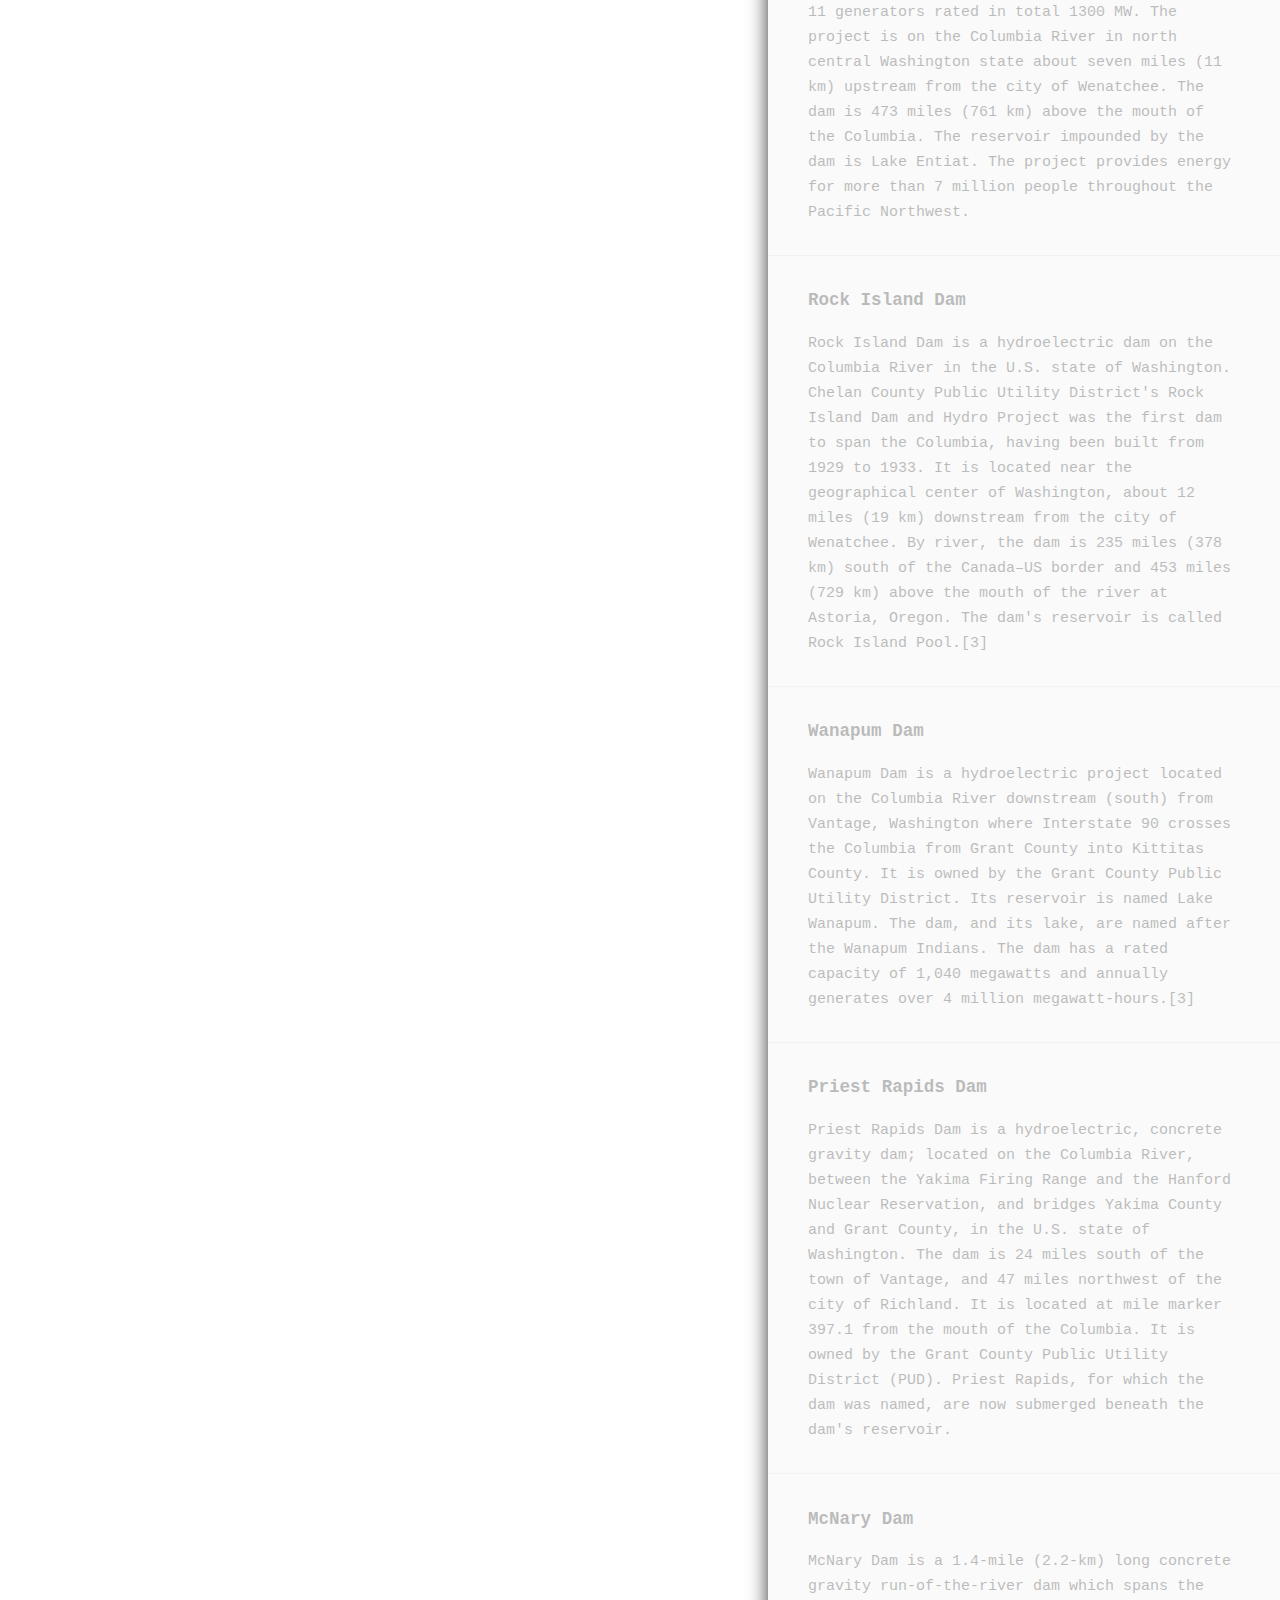
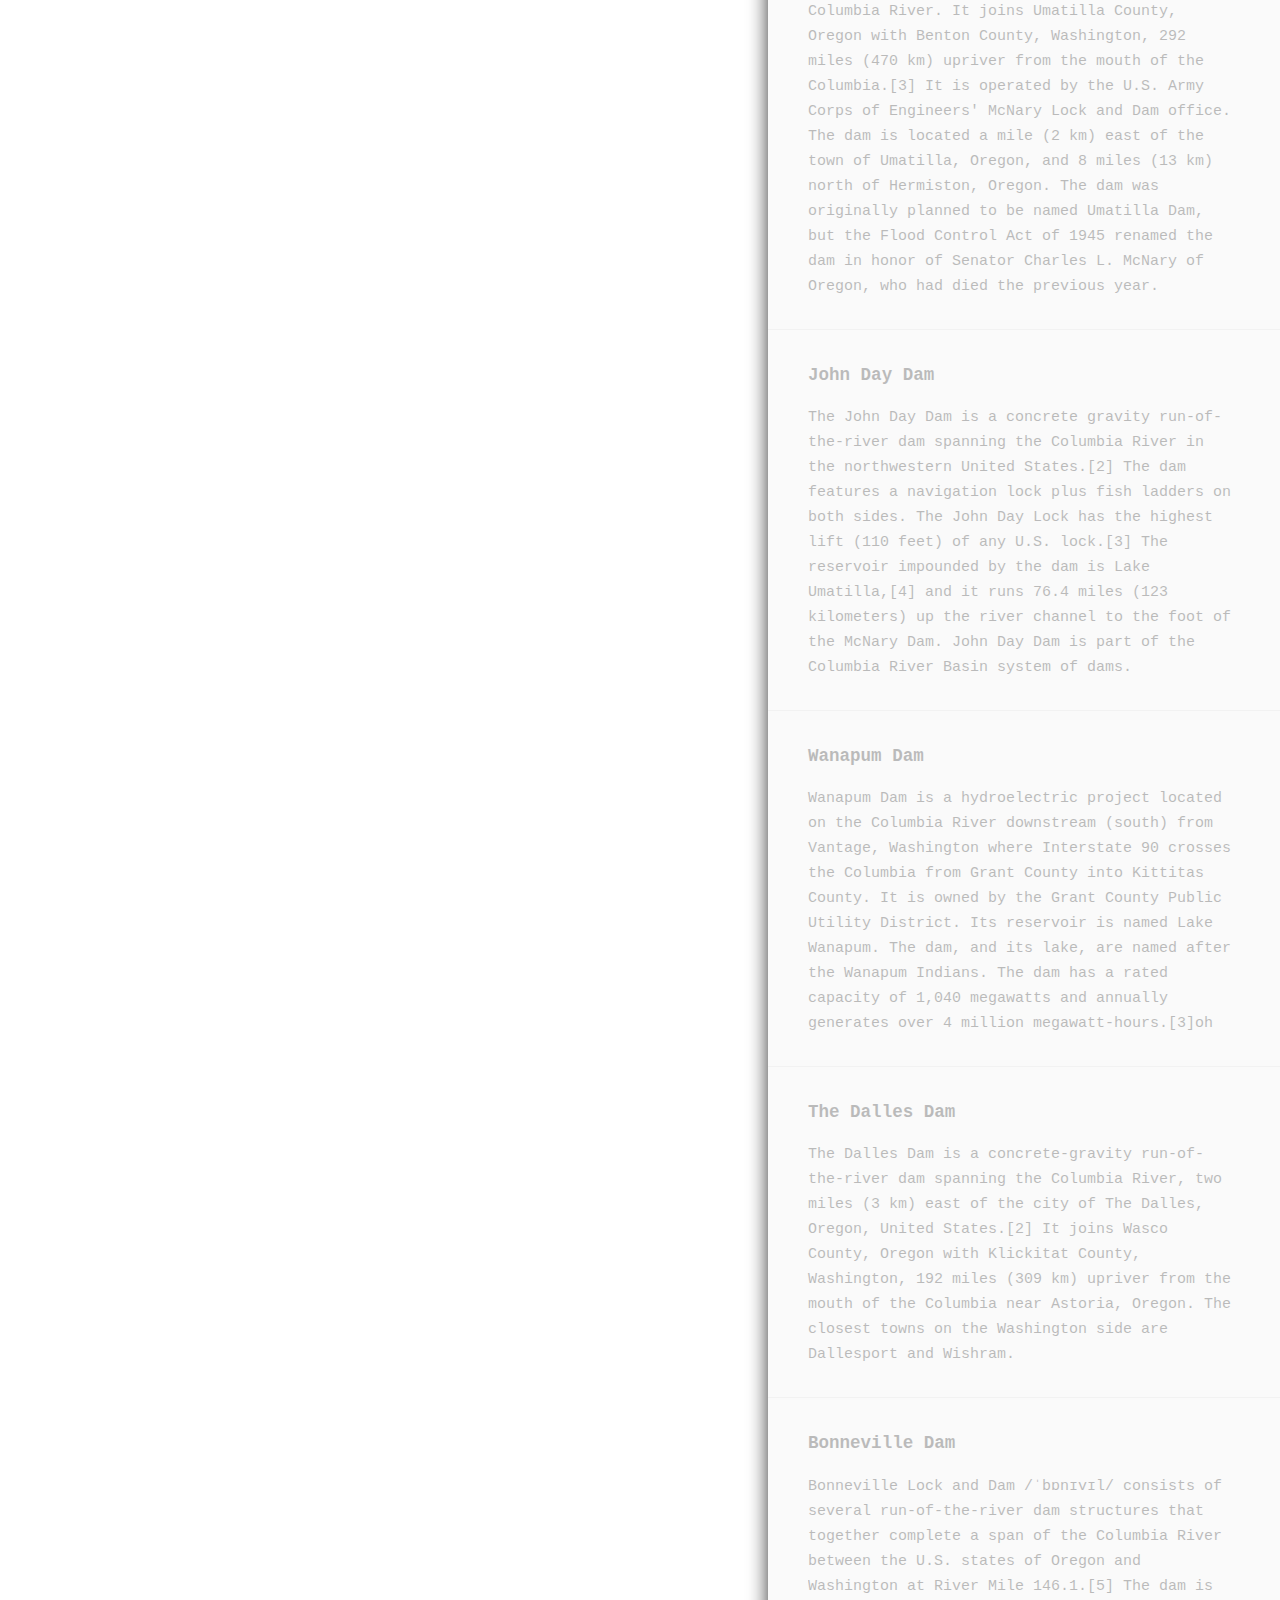
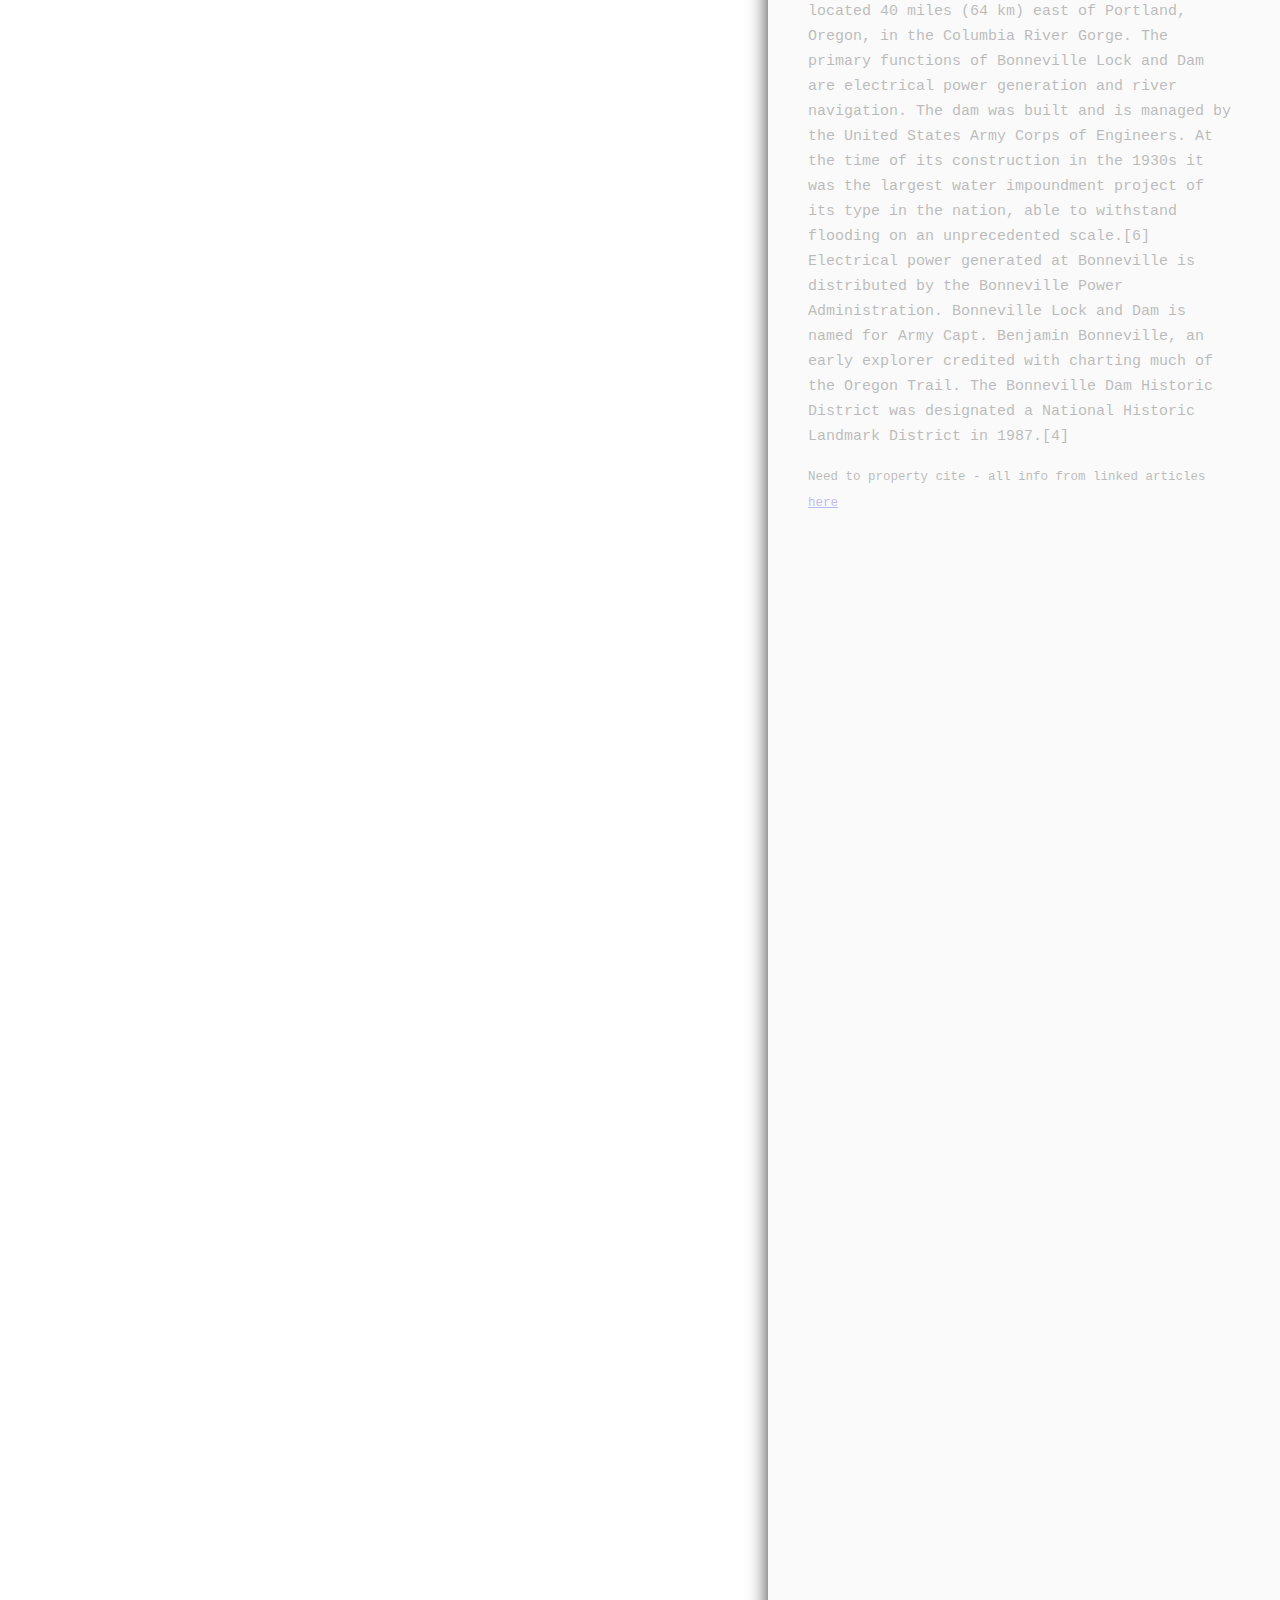
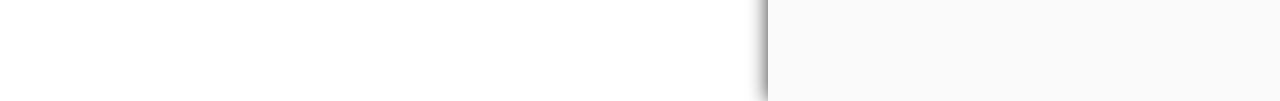
==== commit 18702bf2: "add images and video" ====
--- a/map.html
+++ b/map.html
@@ -34,6 +34,8 @@
           Construction of the Revelstoke Dam was not without controversy. This was a reflection of the increased awareness of environmental concerns in the 1970s and 80s. BC Hydro commissioned many environmental reports and produced a promotional video to ease public concerns about environmental impacts.
           
           Prior to the completion of the dam, Highway 23 was rerouted to avoid the new water levels along the 128 kilometre (80 mile) reservoir that would extend north to the Mica Dam. As well as construction, logging of the new reservoir was also a major undertaking, as all available merchantable timber was removed.</p>
+          <img class="fit-picture" src="/assets/revelstoke.jpg" style="vertical-align:middle" alt="Location of dam prior to construction"/>
+        
     </section>
     <section id='keenleysideDam'>
         <h3>Keenleyside Dam</h3>
@@ -44,6 +46,9 @@
           The 853.4 m (2,800 ft) long earth fill and concrete dam was built as part of fulfilling Canada's role in the Columbia River Treaty, along with the Duncan Dam, both were built to prevent flooding and control the flow of water in the Columbia River for downstream hydroelectric dams. It was commissioned on October 10, 1968, six months ahead of schedule.[2]
           
           Immediately downstream of the dam a 185 megawatt (MW) hydroelectric powerhouse, the Arrow Lakes Generating Station, was begun in 1999 and completed in 2002.[3] The station is owned by the Columbia Power Corporation.</p>
+          <video width="540" height="524" autoplay muted controls>
+            <source src="assets/keenleysidedam.mp4" type="video/mp4">
+          </video>
     </section>
     <section id='grandCouleeDam'>
         <h3>Grand Coulee Dam</h3>
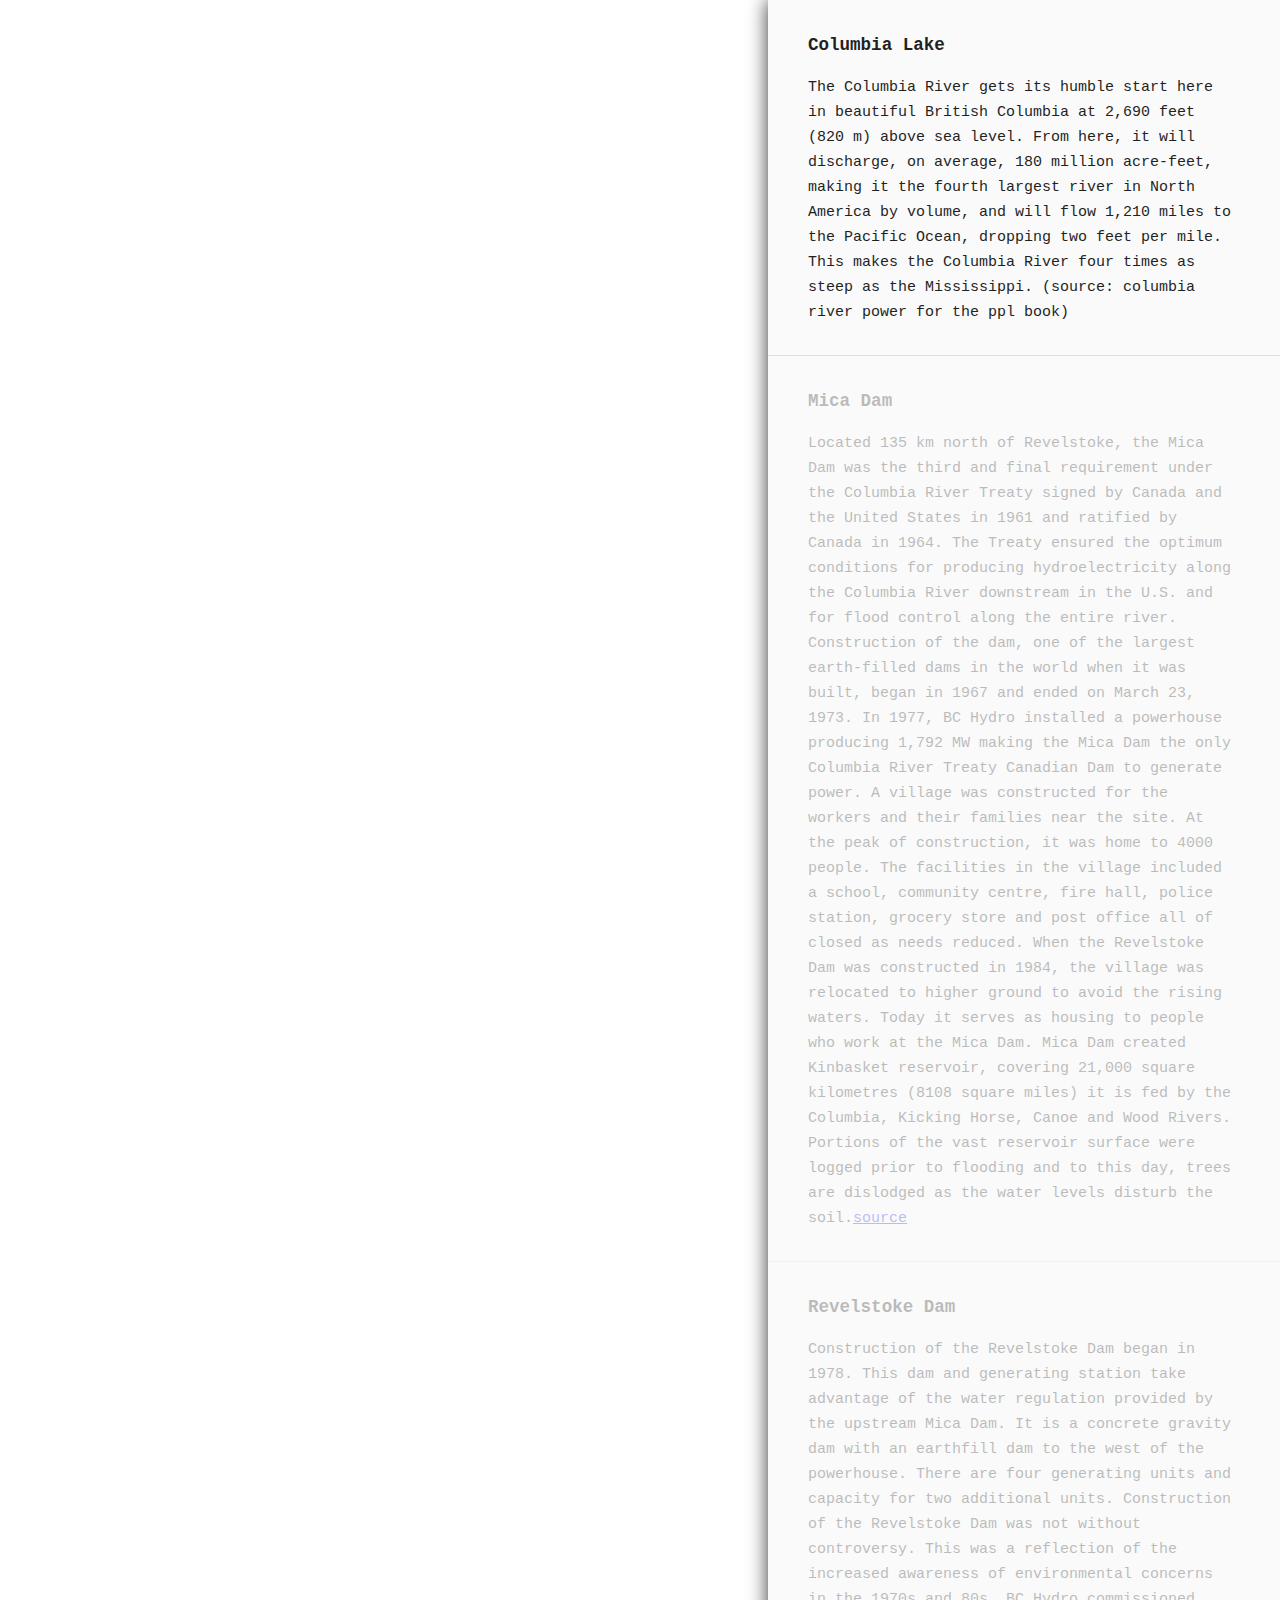
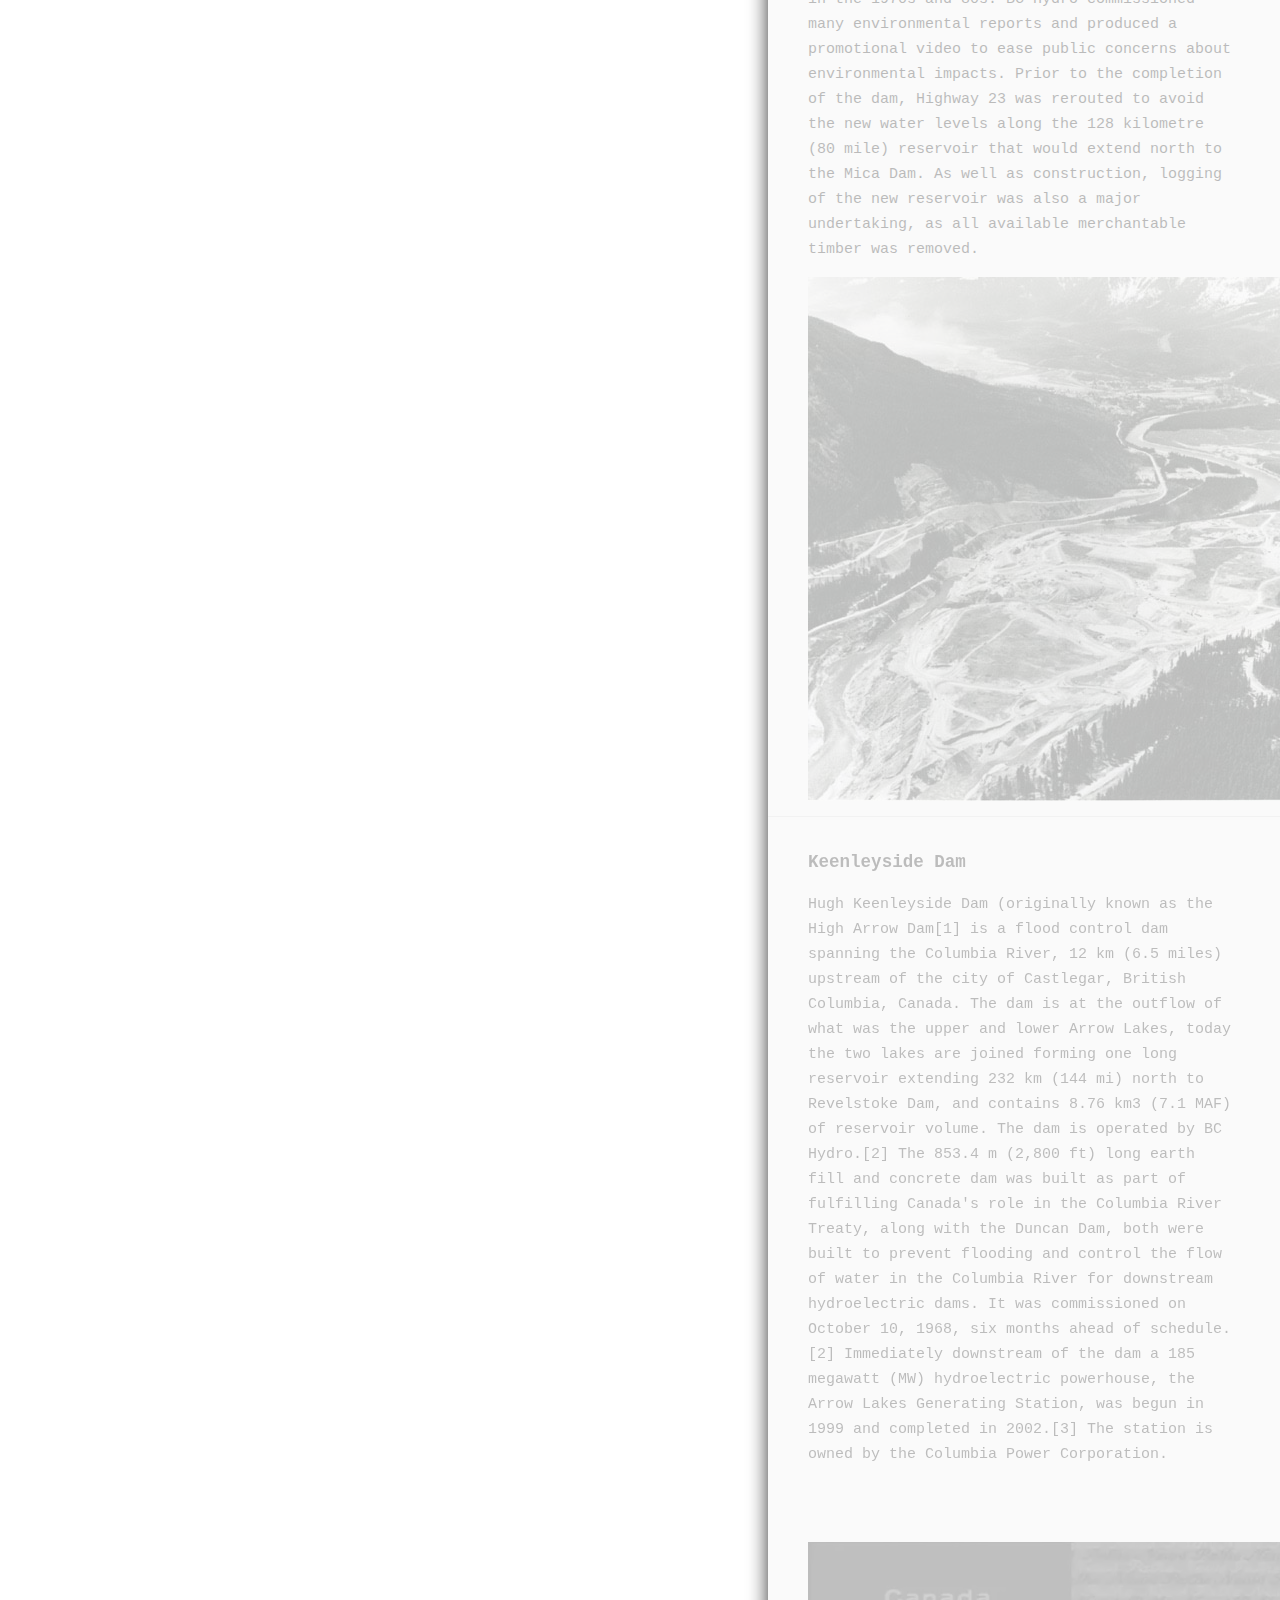
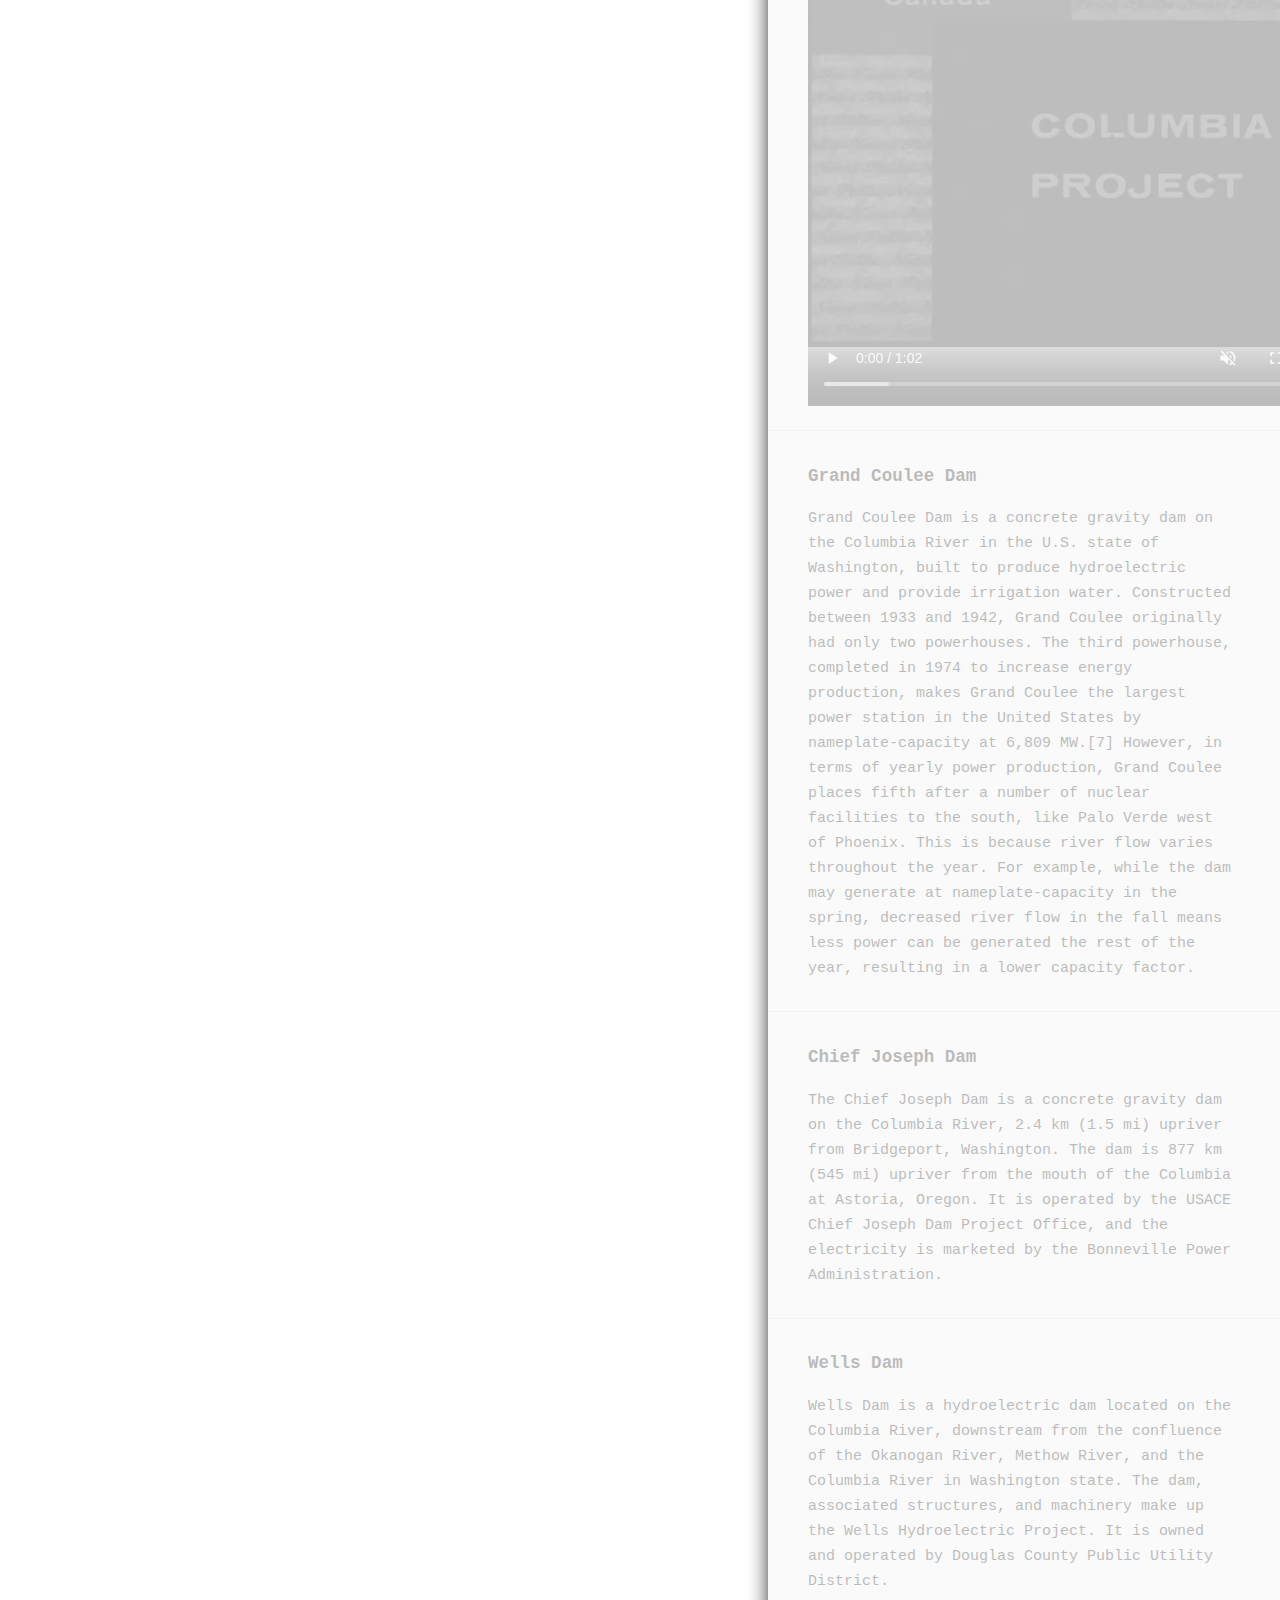
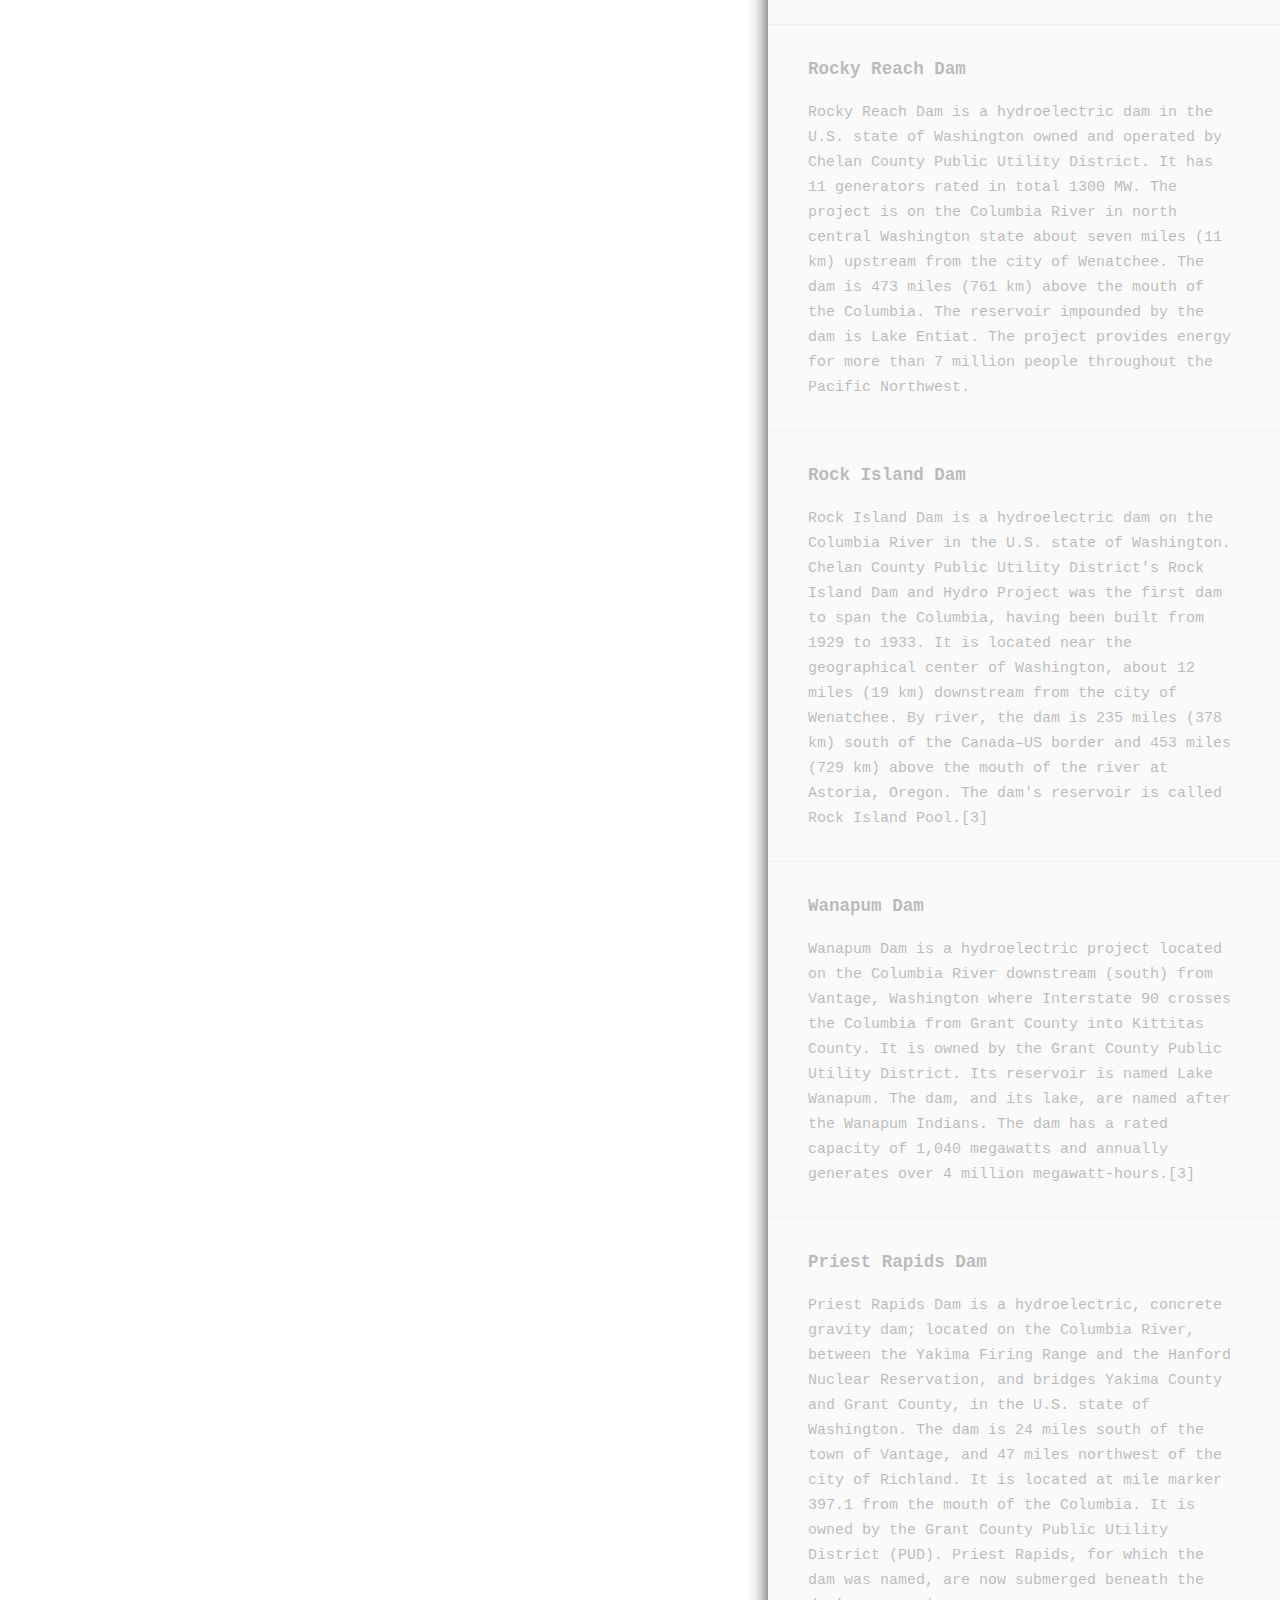
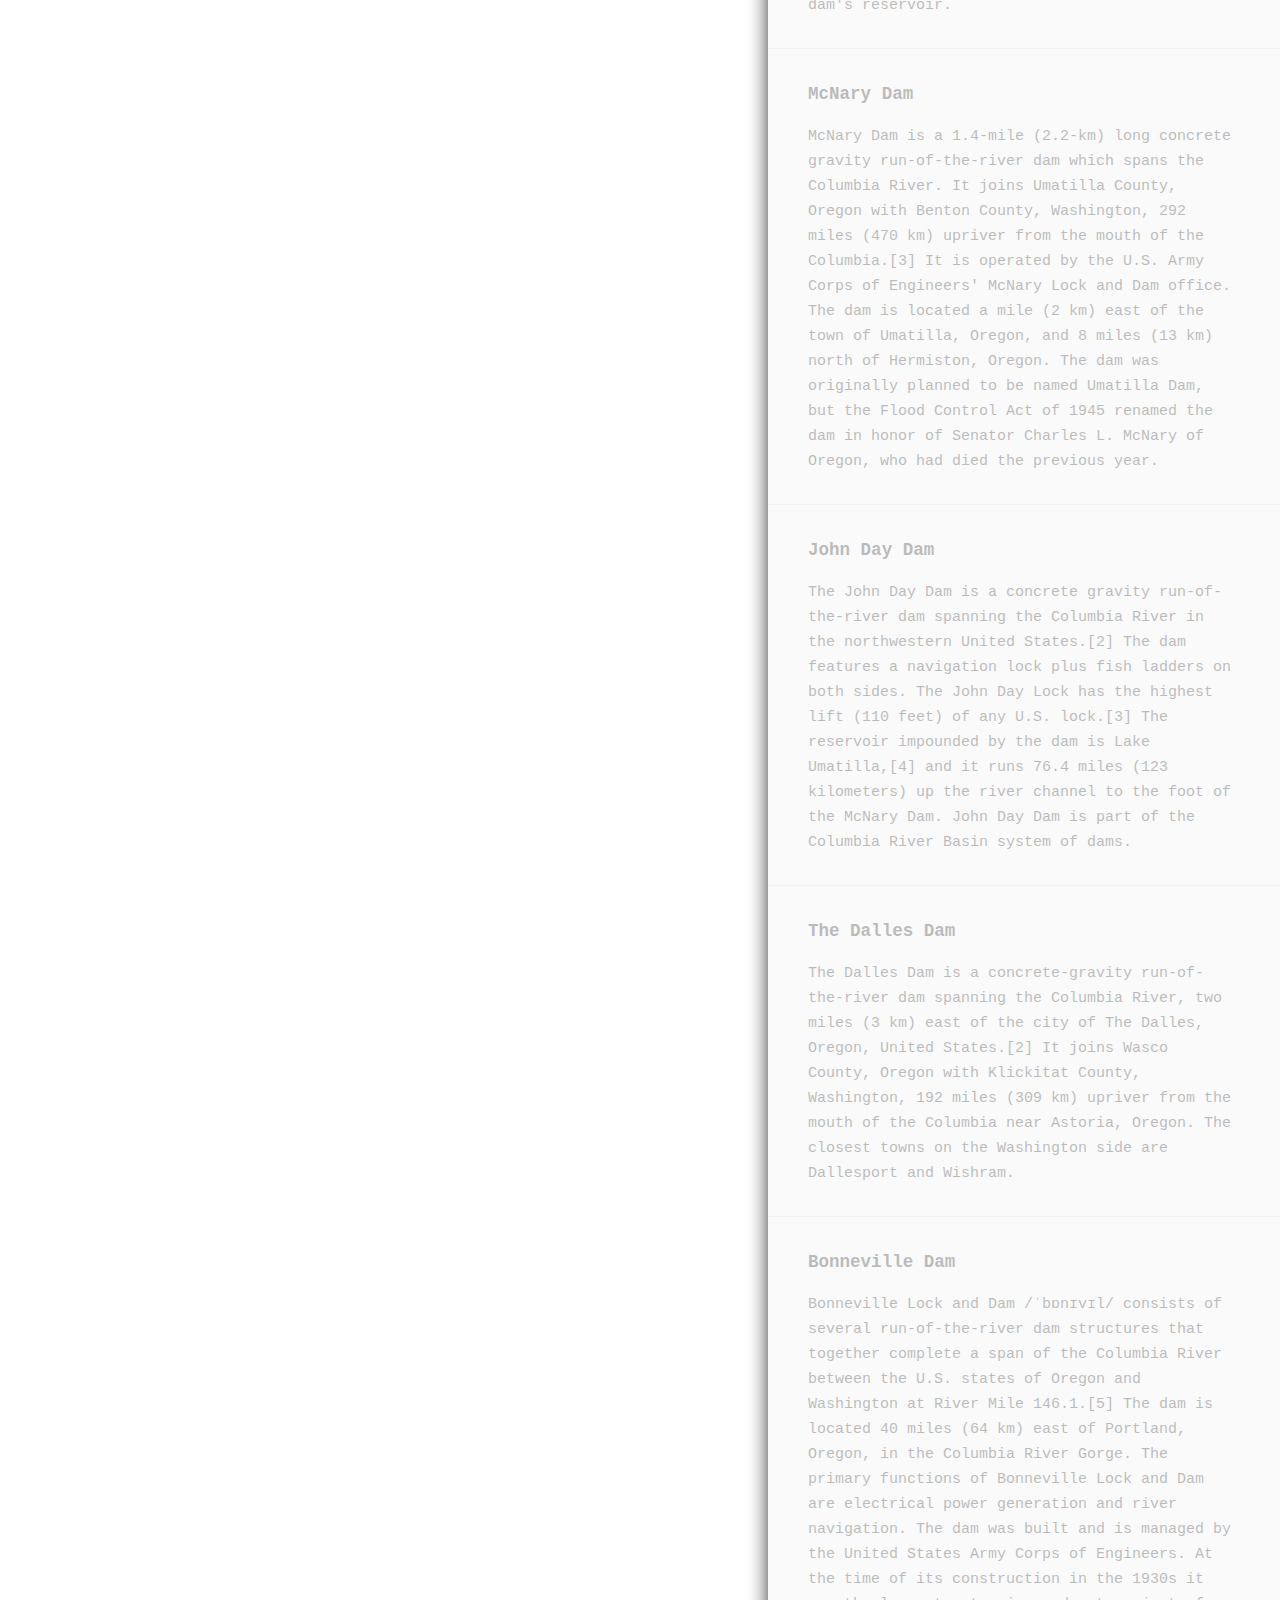
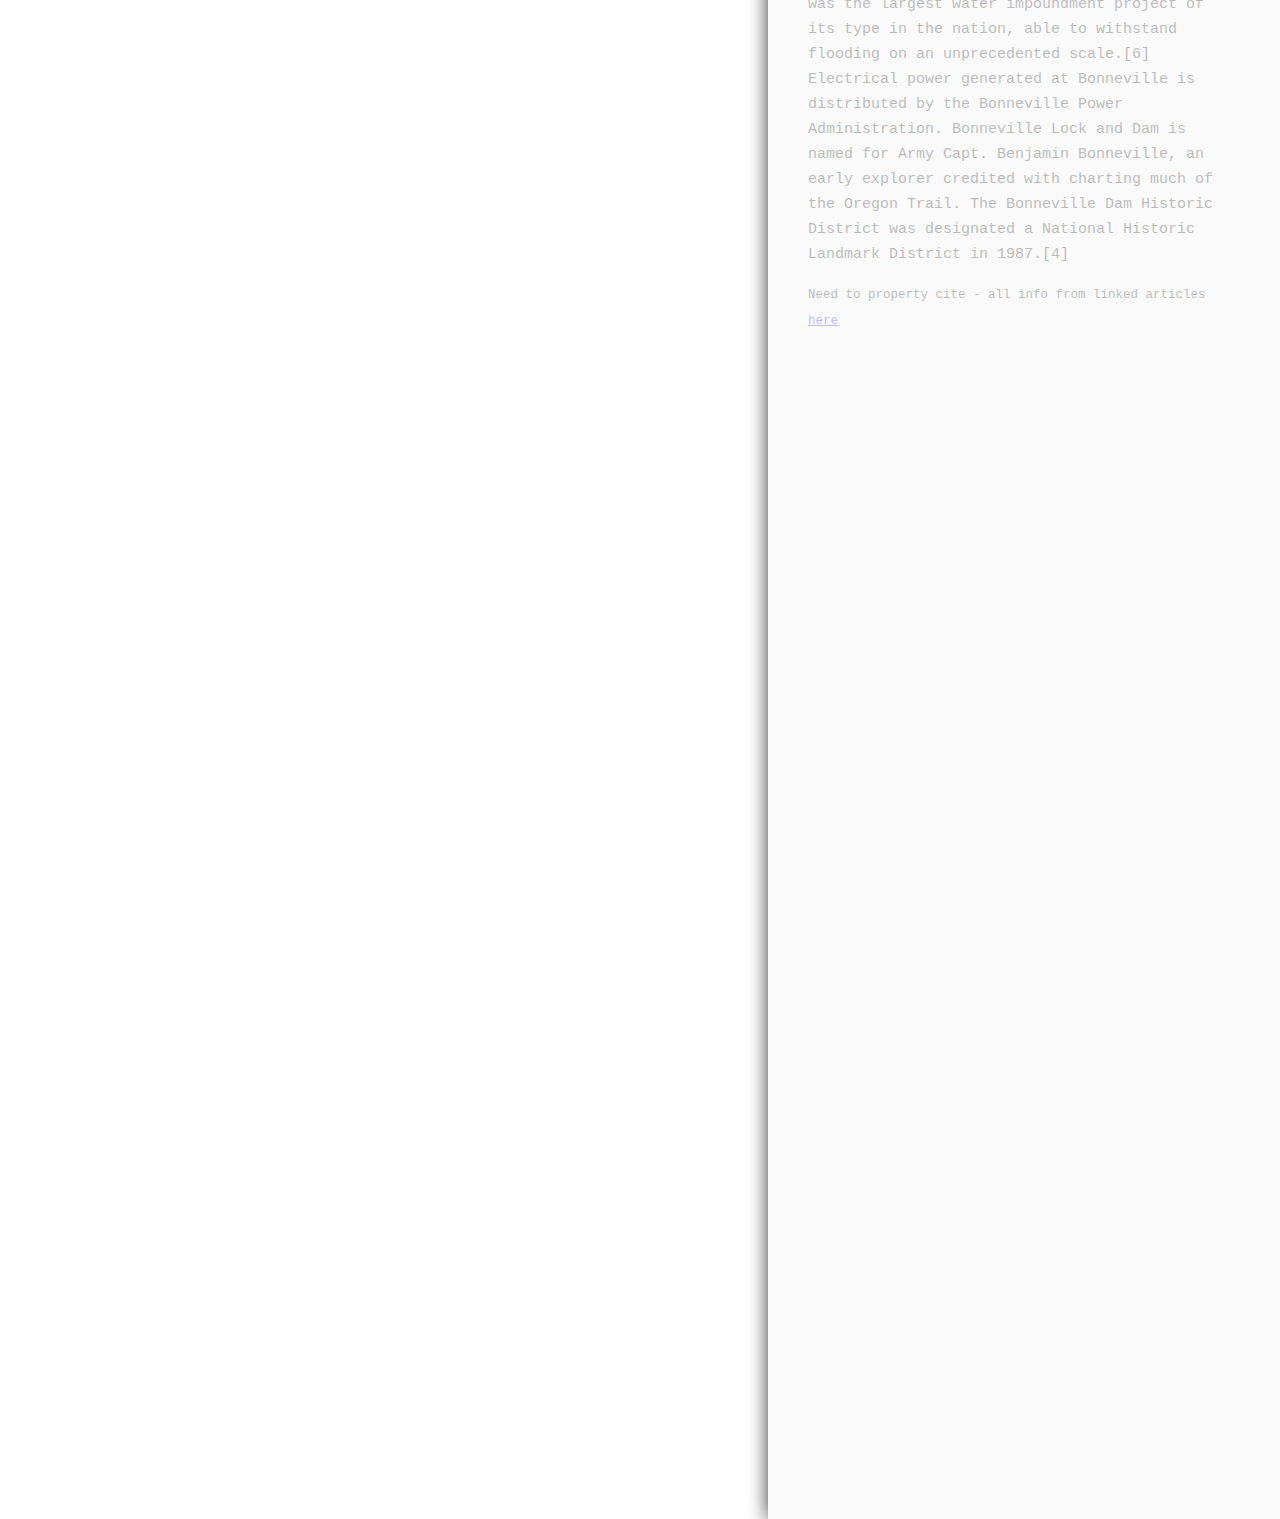
==== commit 3bb374ad: "remove second wanapum" ====
--- a/map.html
+++ b/map.html
@@ -19,7 +19,9 @@
 <div id='features'>
     <section id='columbiaLake' class='active'>
         <h3>Columbia Lake</h3>
-        <p>The Columbia River gets its humble start here in beautiful British Columbia at 2,690 feet (820 m) above sea level.</p>
+        <p>The Columbia River gets its humble start here in beautiful British Columbia at 2,690 feet (820 m) above sea level.
+          From here, it will discharge, on average, 180 million acre-feet, making it the fourth largest river in North America by volume, and will flow 1,210 miles to the Pacific Ocean, dropping two feet per mile. This makes the Columbia River four times as steep as the Mississippi. (source: columbia river power for the ppl book)
+        </p>
     </section>
     <section id='micaDam'>
         <h3>Mica Dam</h3>
@@ -87,12 +89,6 @@
         <h3>John Day Dam</h3>
         <p>The John Day Dam is a concrete gravity run-of-the-river dam spanning the Columbia River in the northwestern United States.[2] The dam features a navigation lock plus fish ladders on both sides. The John Day Lock has the highest lift (110 feet) of any U.S. lock.[3] The reservoir impounded by the dam is Lake Umatilla,[4] and it runs 76.4 miles (123 kilometers) up the river channel to the foot of the McNary Dam. John Day Dam is part of the Columbia River Basin system of dams.</p>
     </section>
-    <section id='wanapumDam'>
-        <h3>Wanapum Dam</h3>
-        <p>Wanapum Dam is a hydroelectric project located on the Columbia River downstream (south) from Vantage, Washington where Interstate 90 crosses the Columbia from Grant County into Kittitas County. It is owned by the Grant County Public Utility District. Its reservoir is named Lake Wanapum.
-
-          The dam, and its lake, are named after the Wanapum Indians. The dam has a rated capacity of 1,040 megawatts and annually generates over 4 million megawatt-hours.[3]oh</p>
-    </section>
     <section id='theDallesDam'>
         <h3>The Dalles Dam</h3>
         <p>The Dalles Dam is a concrete-gravity run-of-the-river dam spanning the Columbia River, two miles (3 km) east of the city of The Dalles, Oregon, United States.[2] It joins Wasco County, Oregon with Klickitat County, Washington, 192 miles (309 km) upriver from the mouth of the Columbia near Astoria, Oregon. The closest towns on the Washington side are Dallesport and Wishram.</p>
--- a/style.css
+++ b/style.css
@@ -58,6 +58,16 @@
   padding: 20px;
 }
 
+.contentTop {
+  position: fixed;
+  bottom: 100;
+  background: rgba(0, 0, 0, 0.5);
+  font-family: 'Courier New', Courier, monospace;
+  color: #f1f1f1;
+  width: 50%;
+  padding: 20px;
+}
+
 /* Style the button used to pause/play the video */
 #myBtn {
   width: 200px;
@@ -73,4 +83,10 @@
 #myBtn:hover {
   background: #ddd;
   color: black;
+}
+
+img.center {
+  display: block;
+  margin-left: auto;
+  margin-right: auto;
 }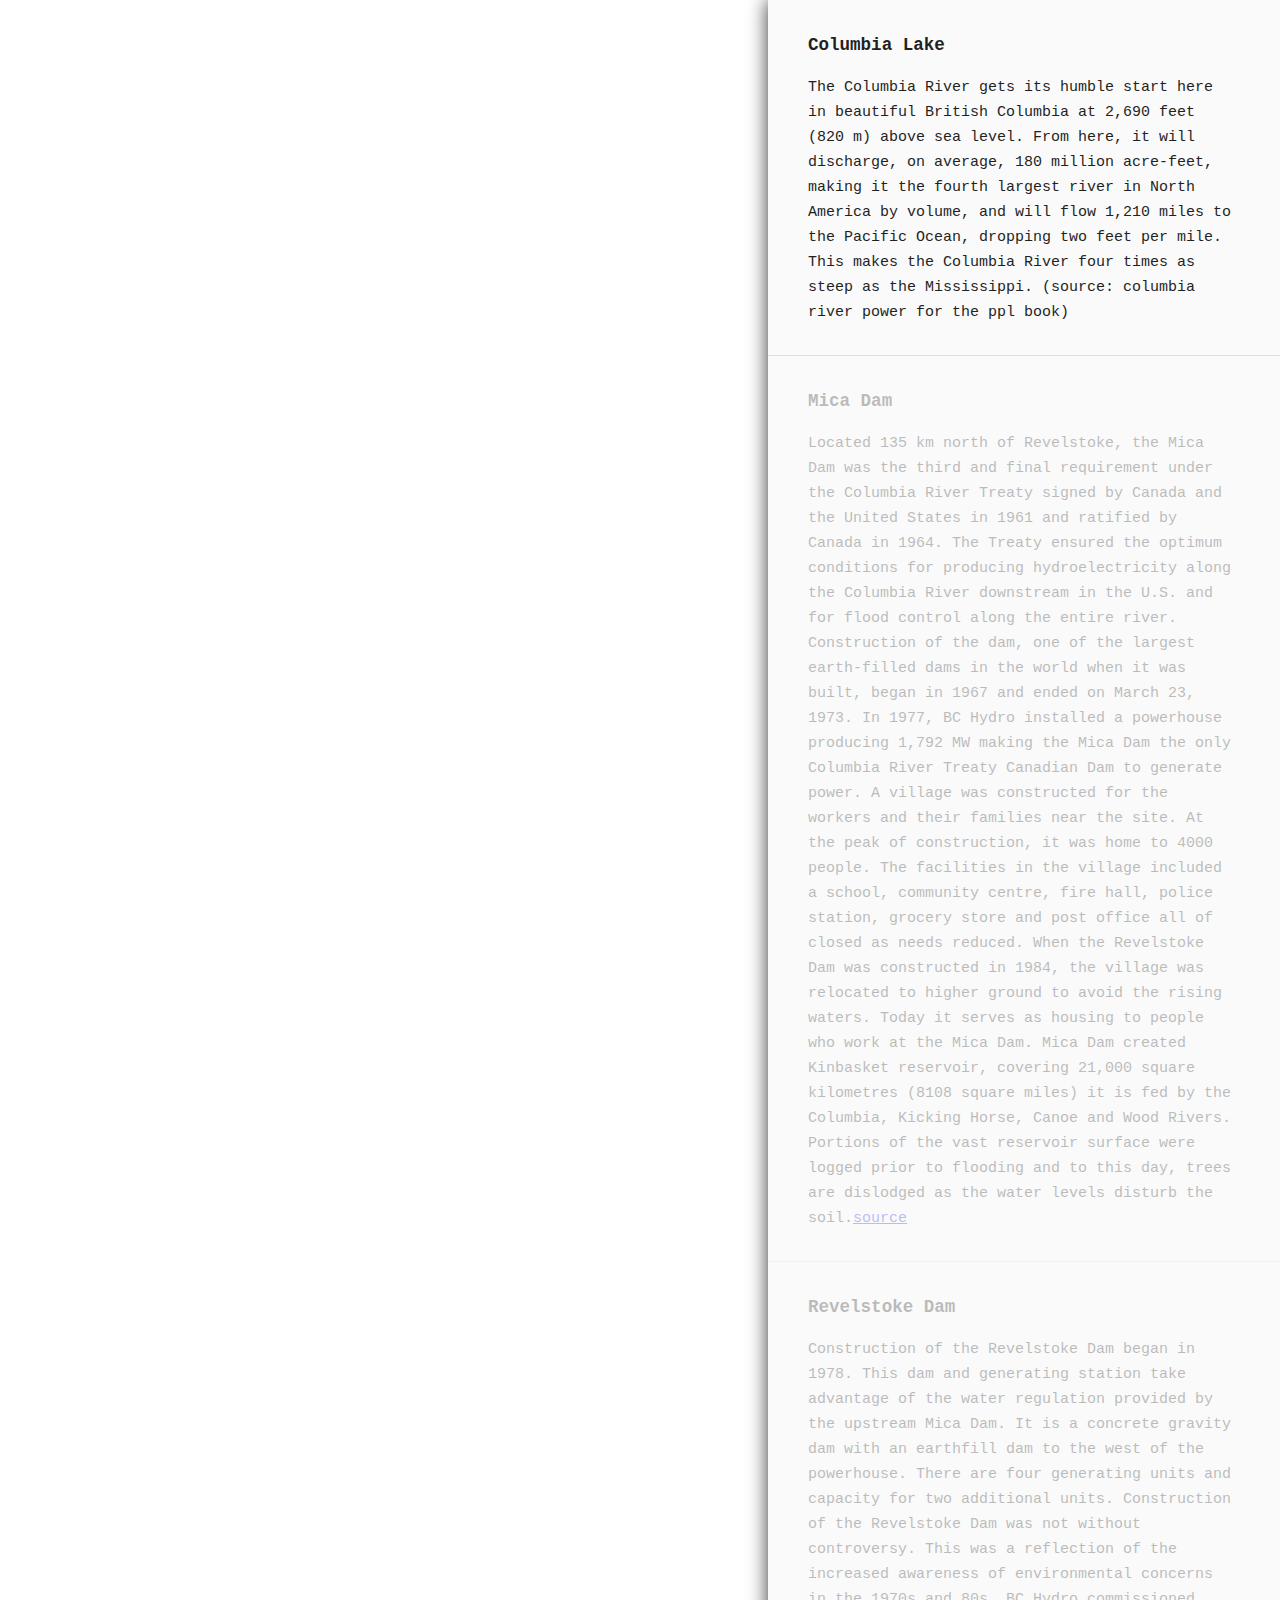
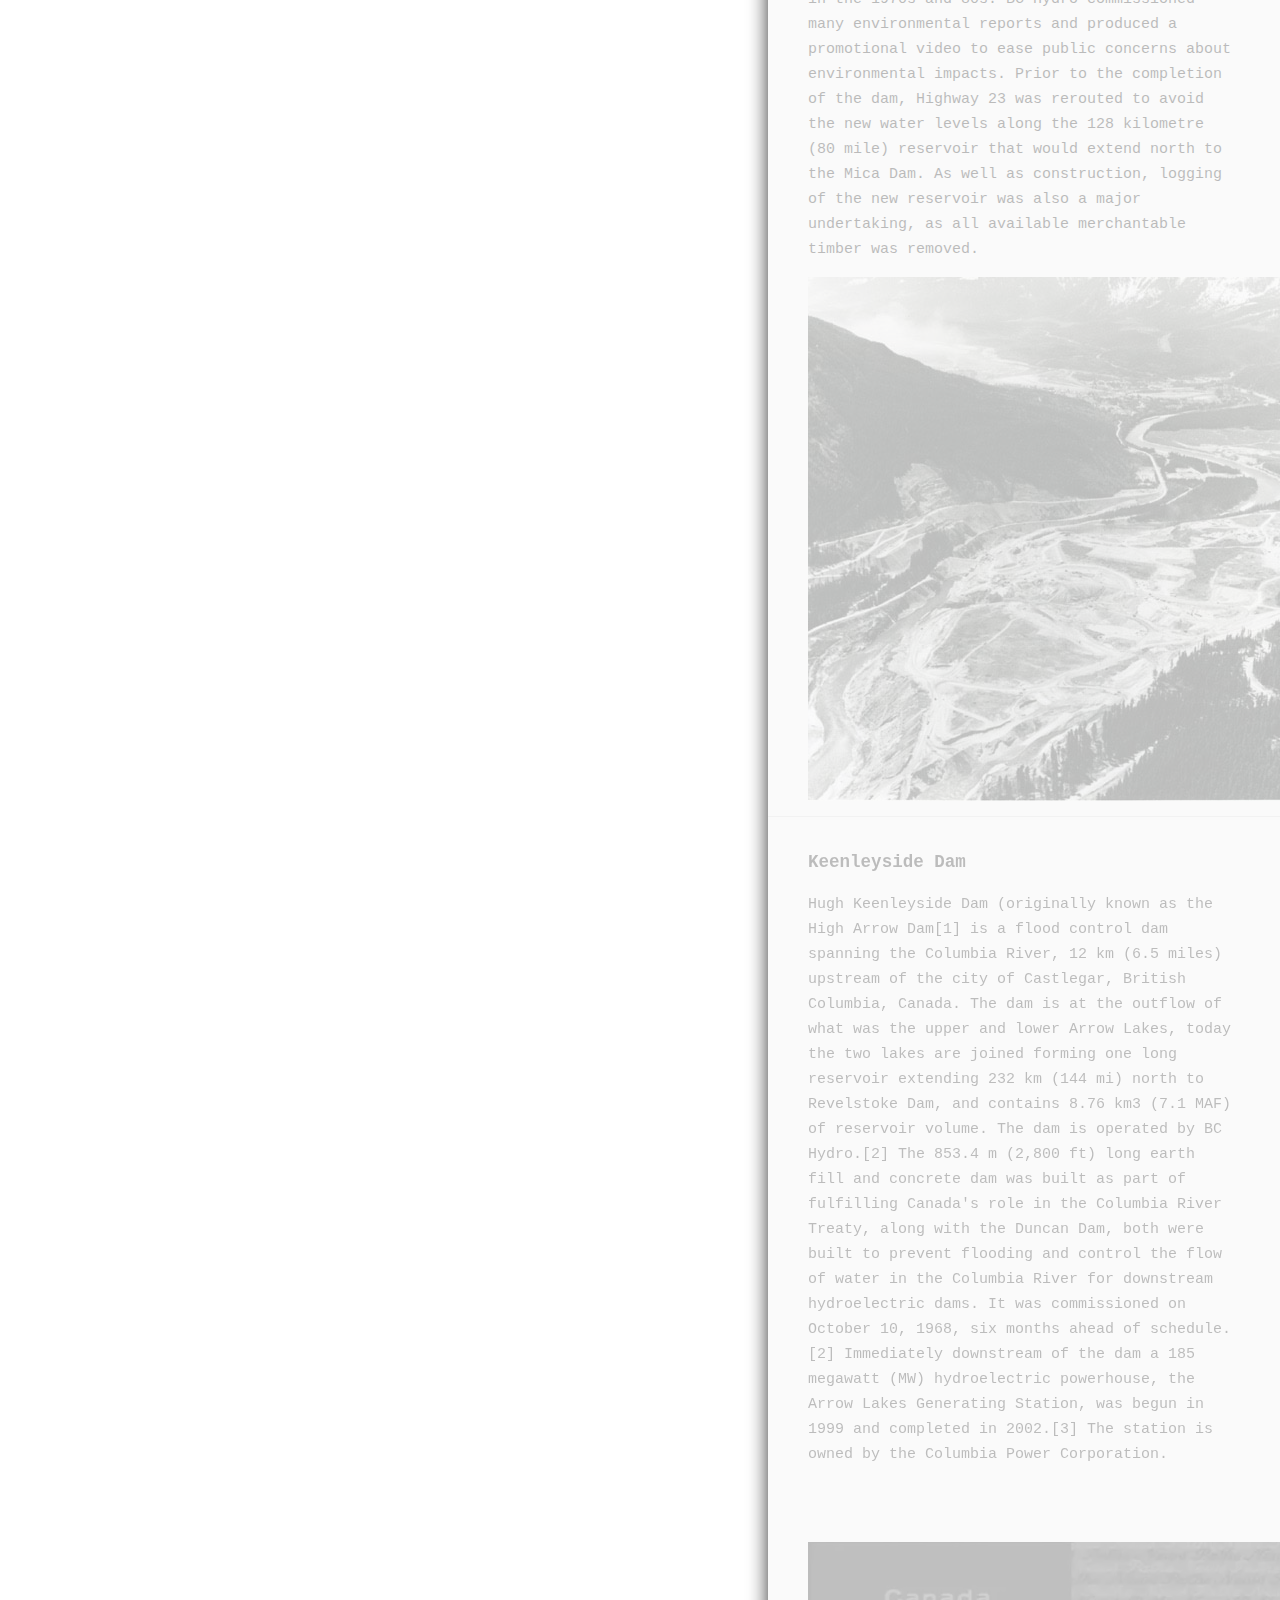
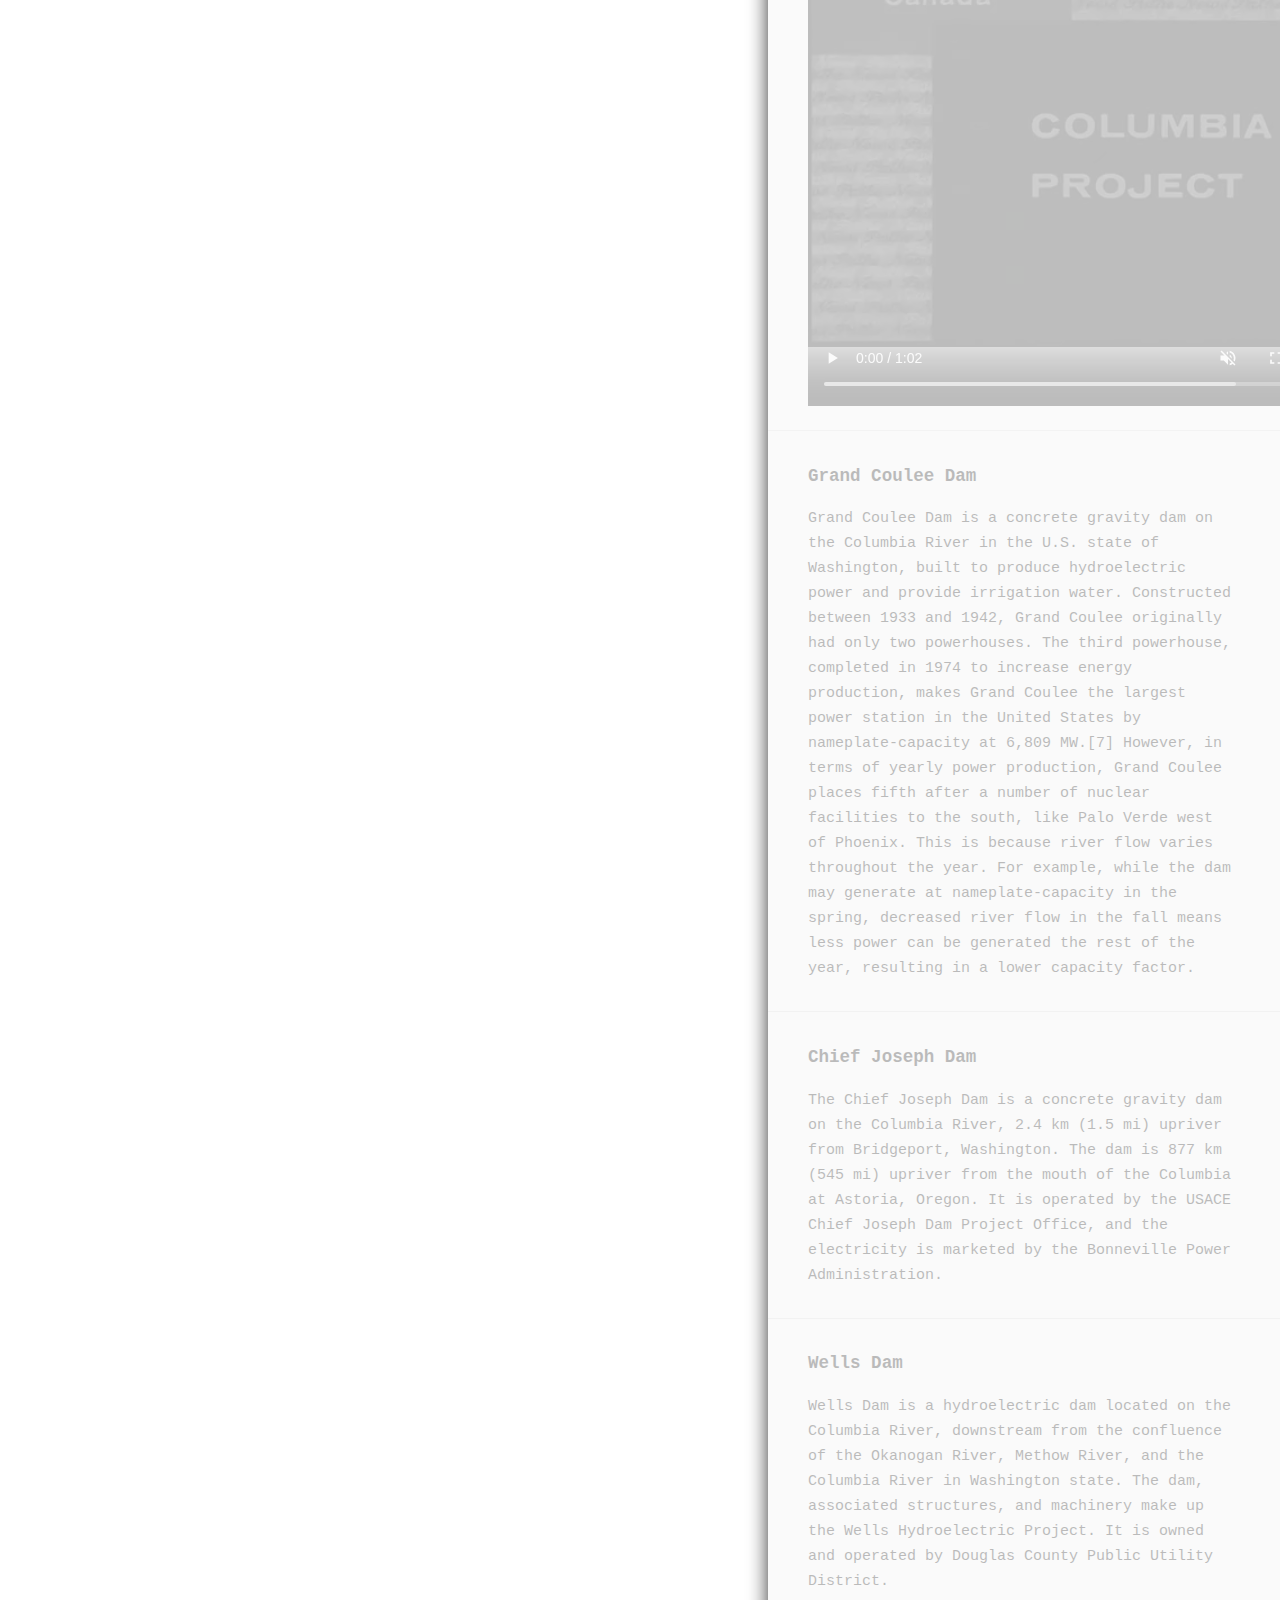
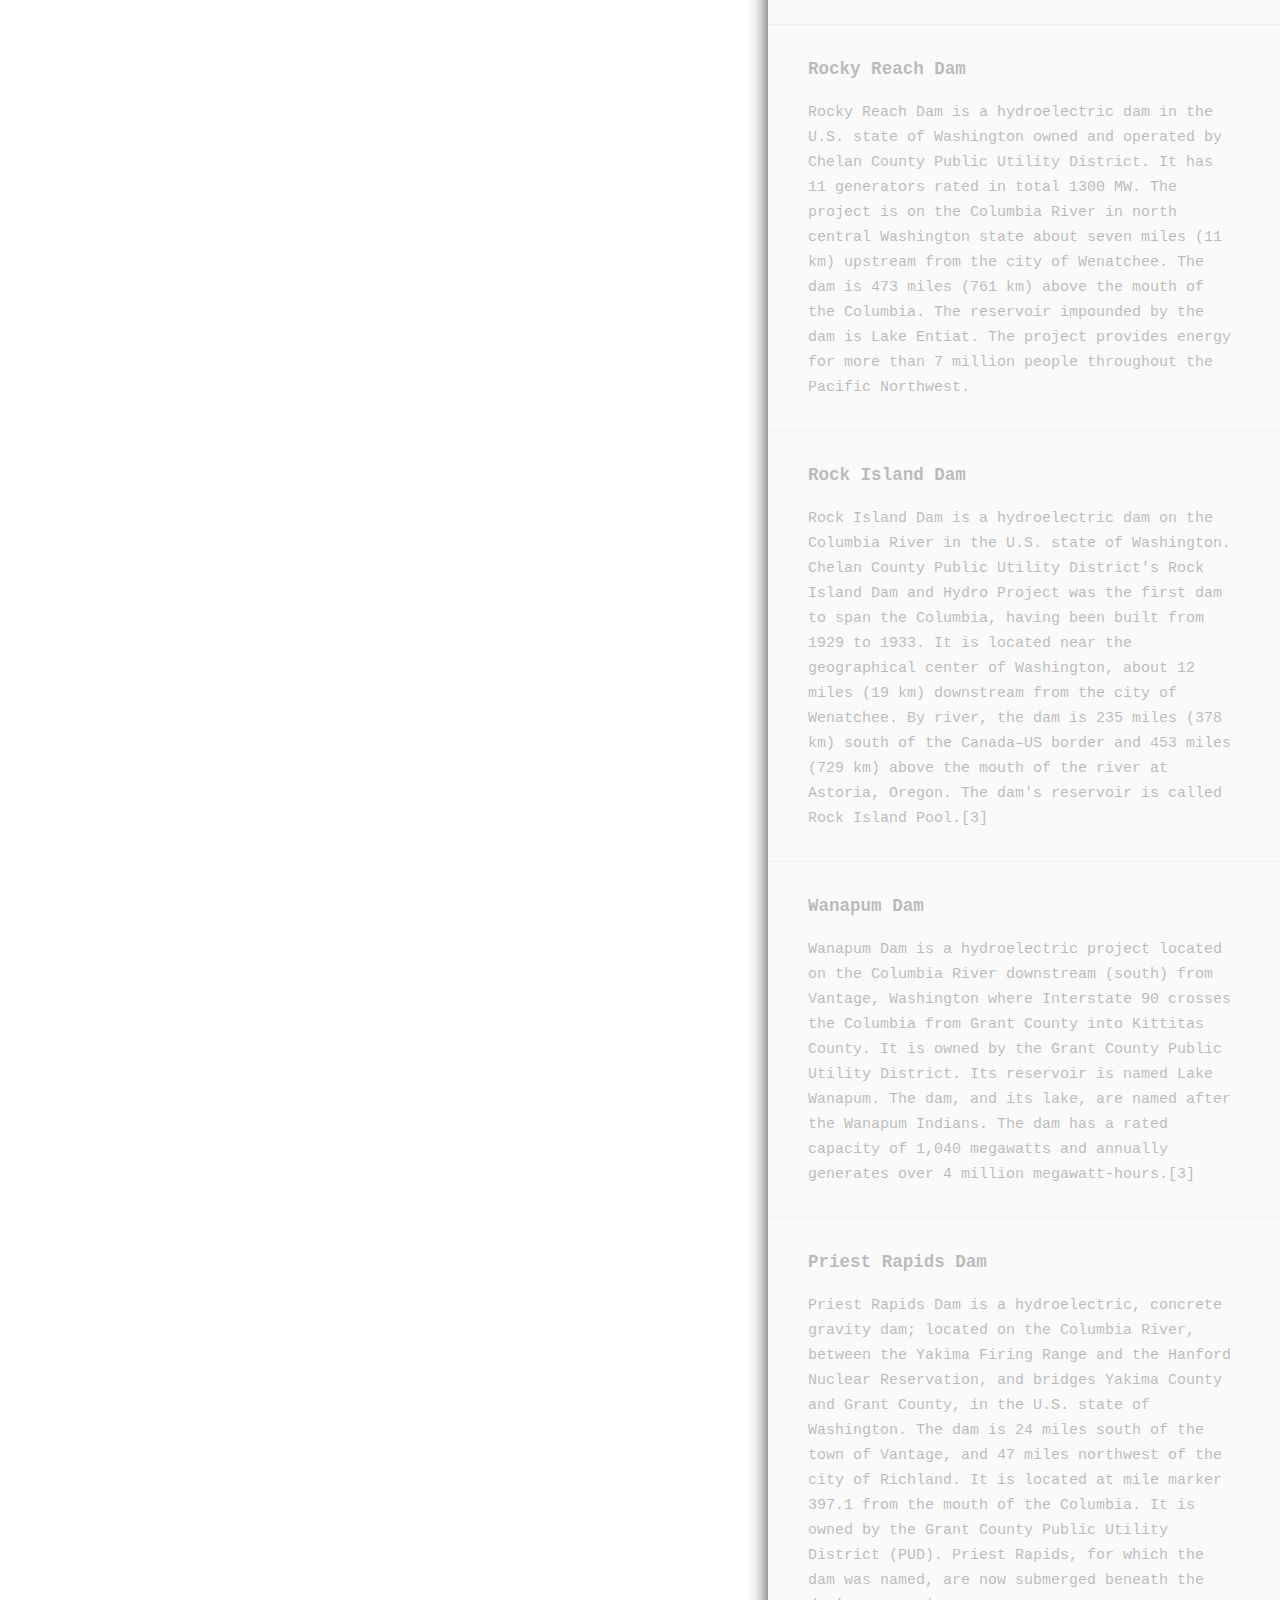
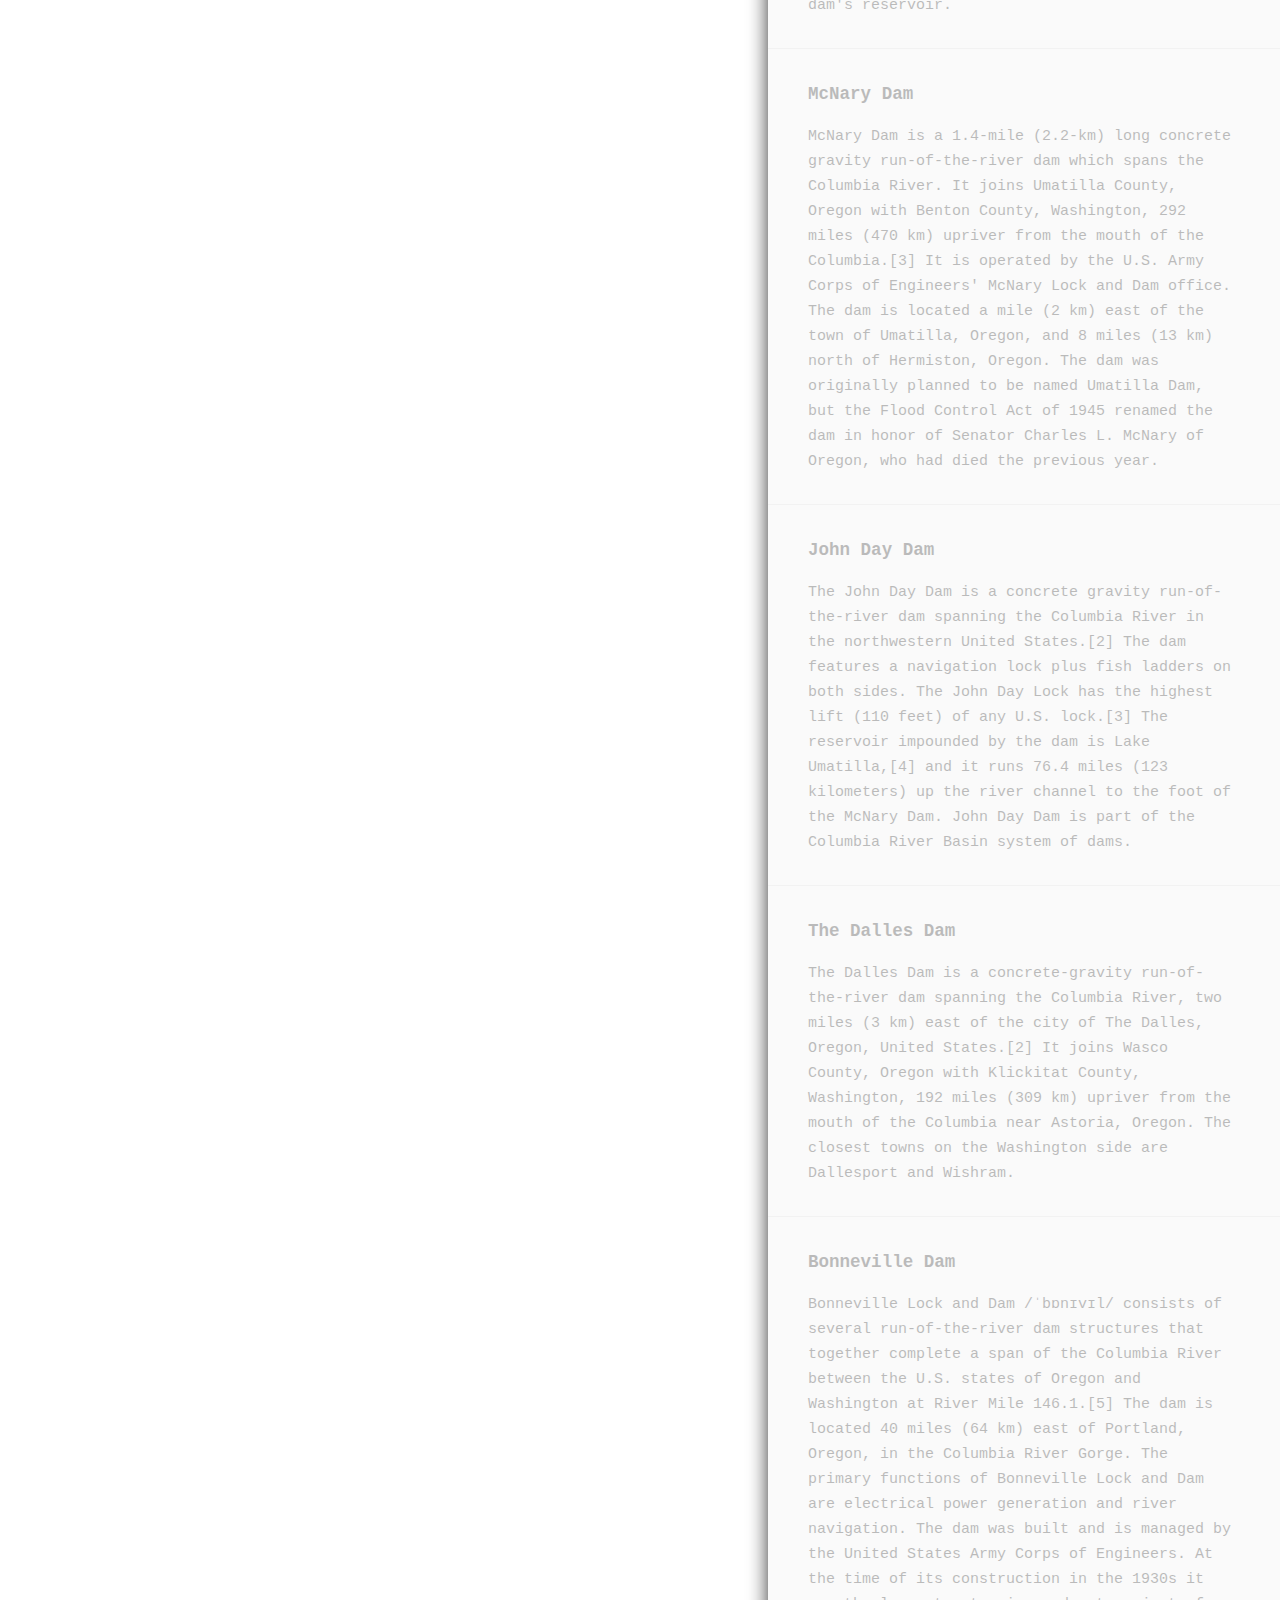
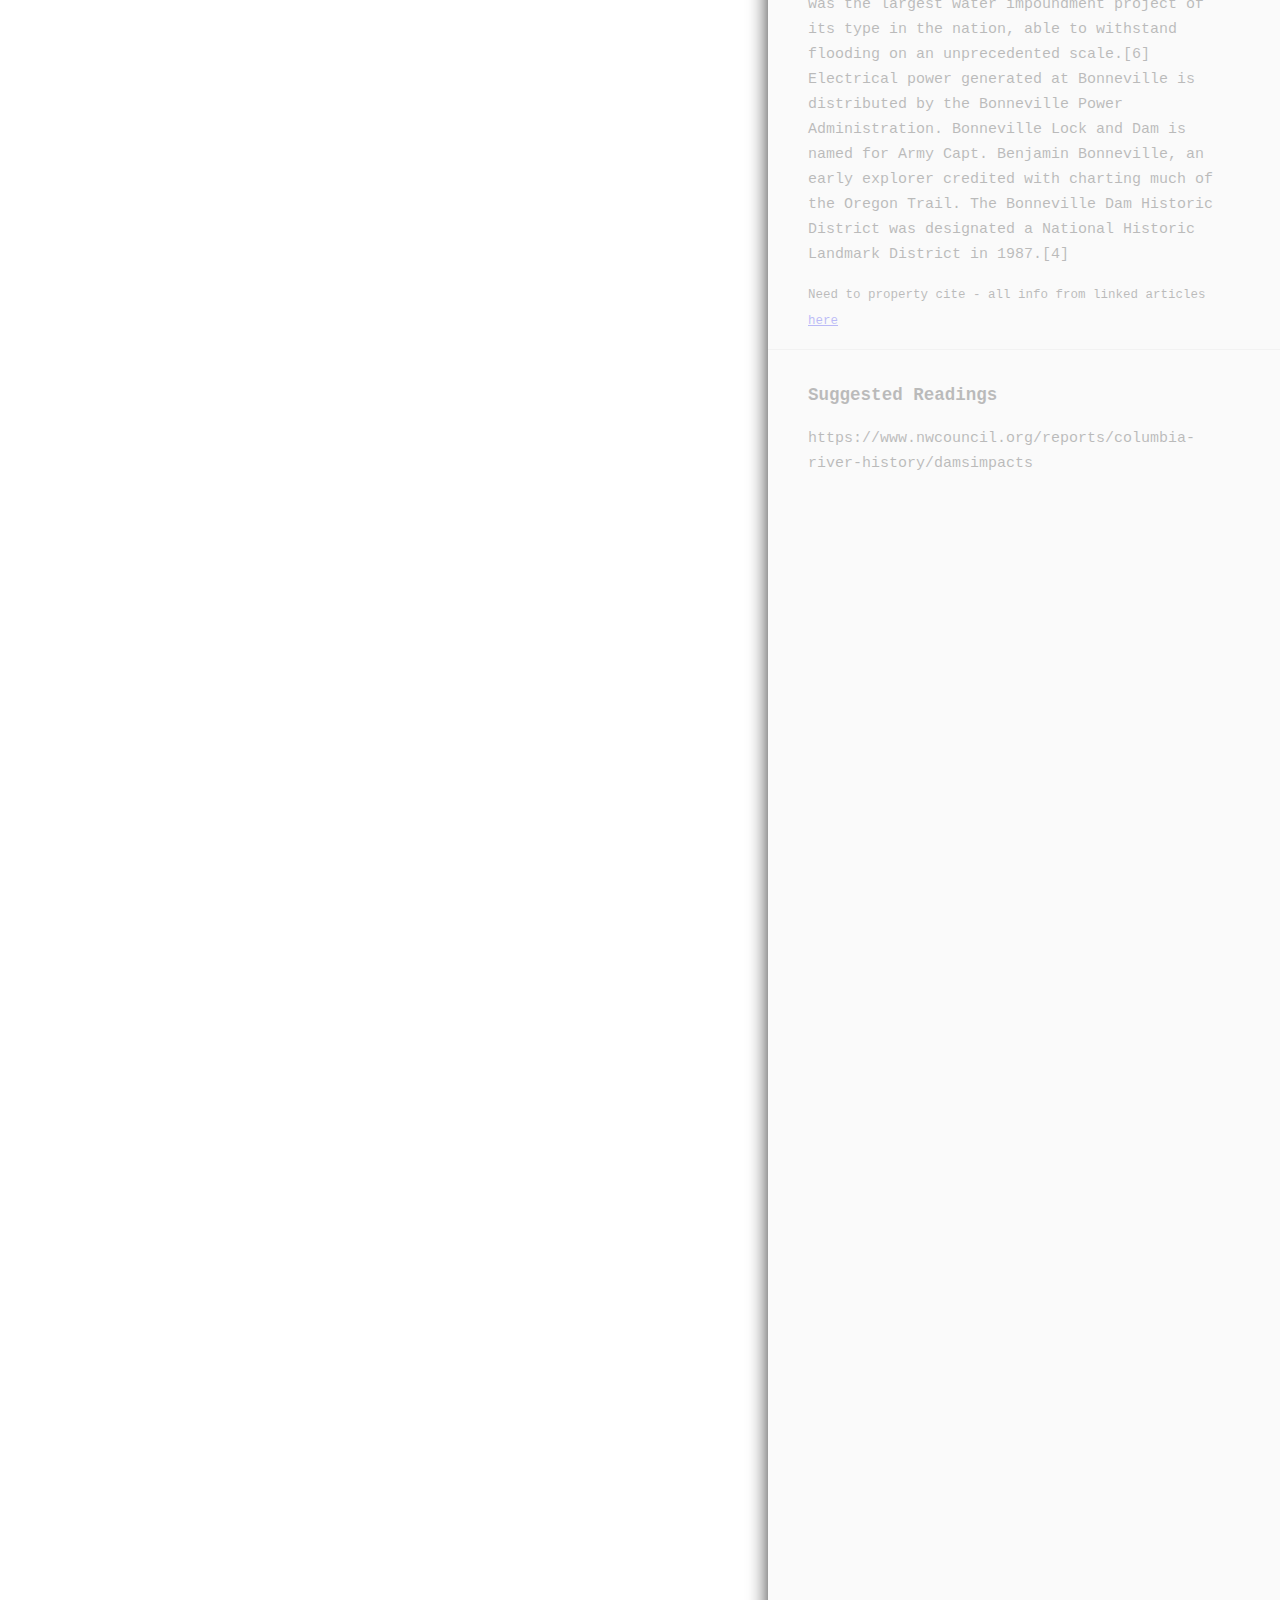
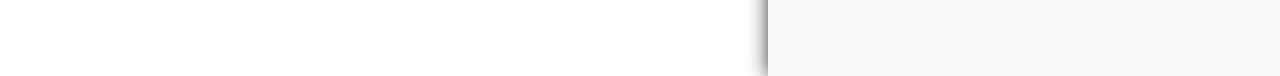
==== commit 684c8543: "add suggested reading section" ====
--- a/map.html
+++ b/map.html
@@ -100,6 +100,10 @@
             Need to property cite - all info from linked articles <a href="https://en.wikipedia.org/wiki/List_of_dams_in_the_Columbia_River_watershed#Main_stem_Columbia_River_dams">here</a>
         </small>
     </section>
+    <section id='suggestedReading'>
+      <h3>Suggested Readings</h3>
+      <p>https://www.nwcouncil.org/reports/columbia-river-history/damsimpacts</p>
+  </section>
 </div>
 <script src="map.js"></script>
 <script src="chapters.js"></script>
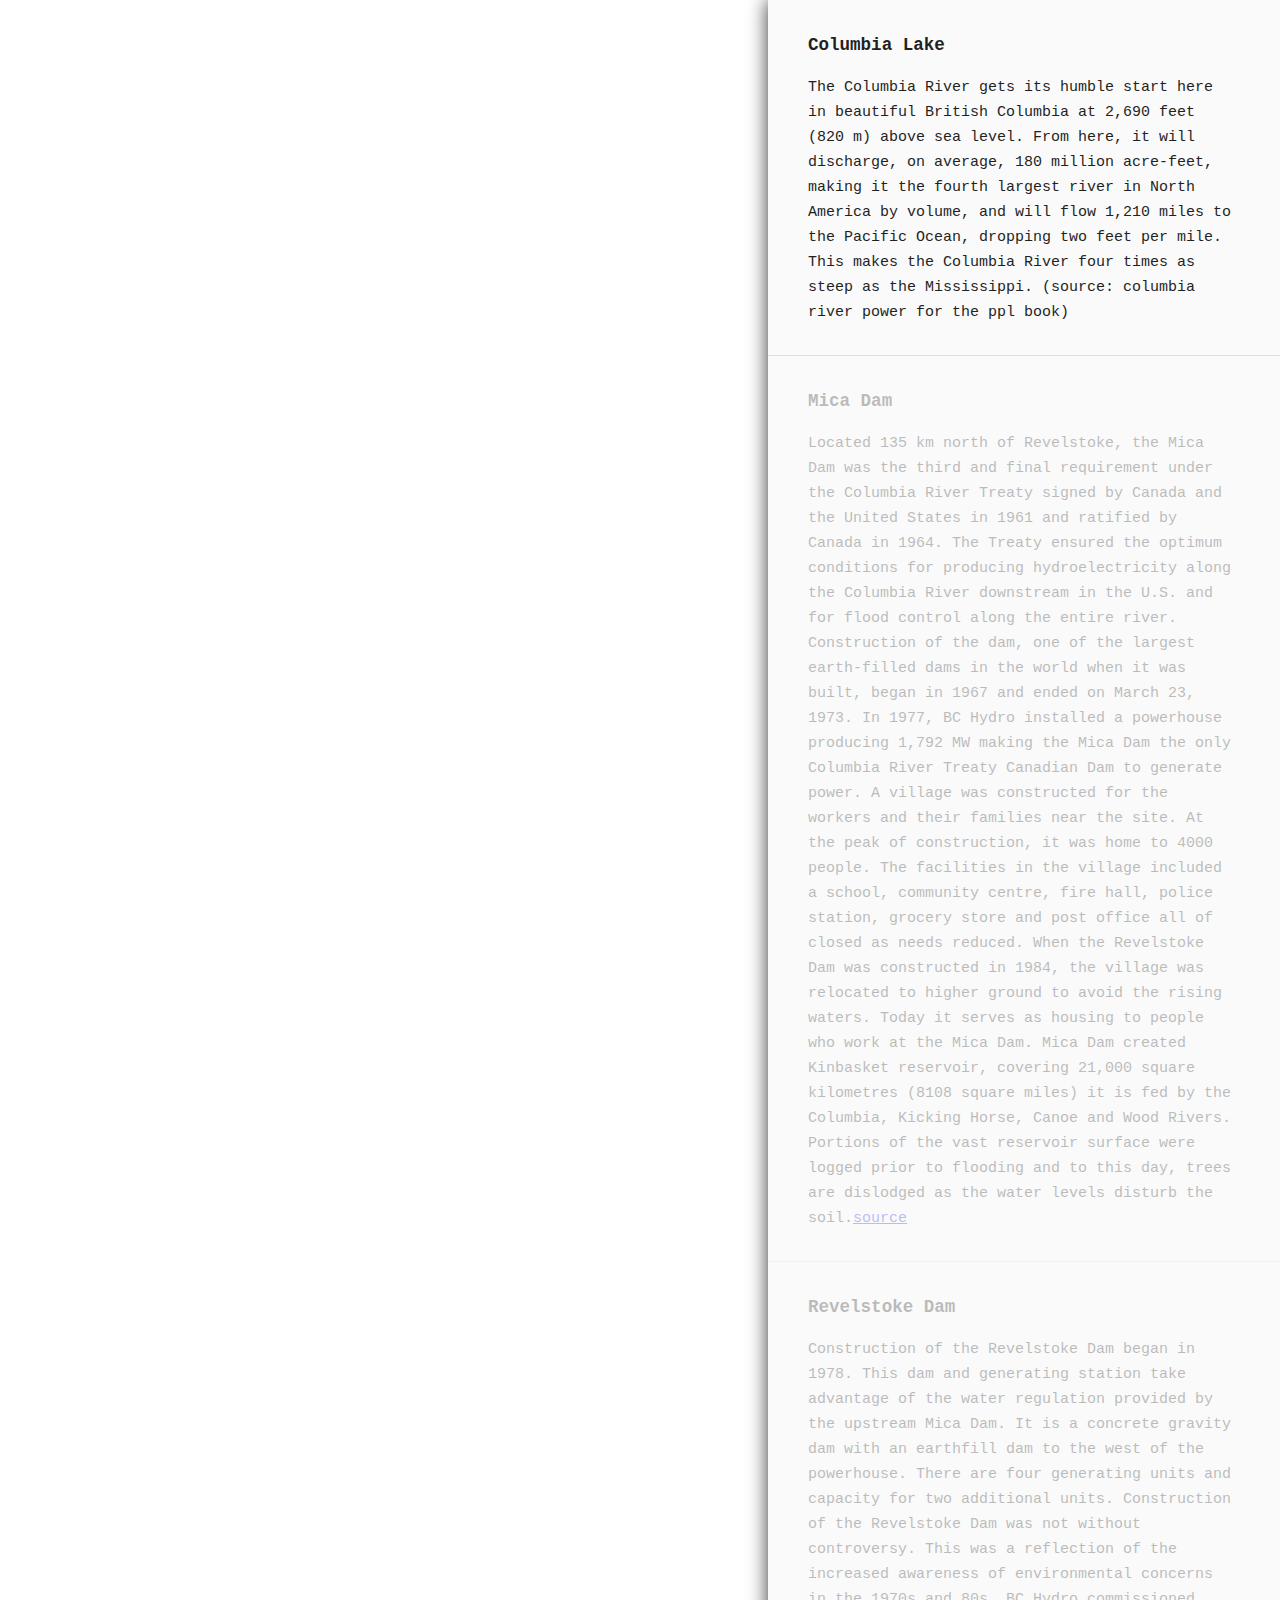
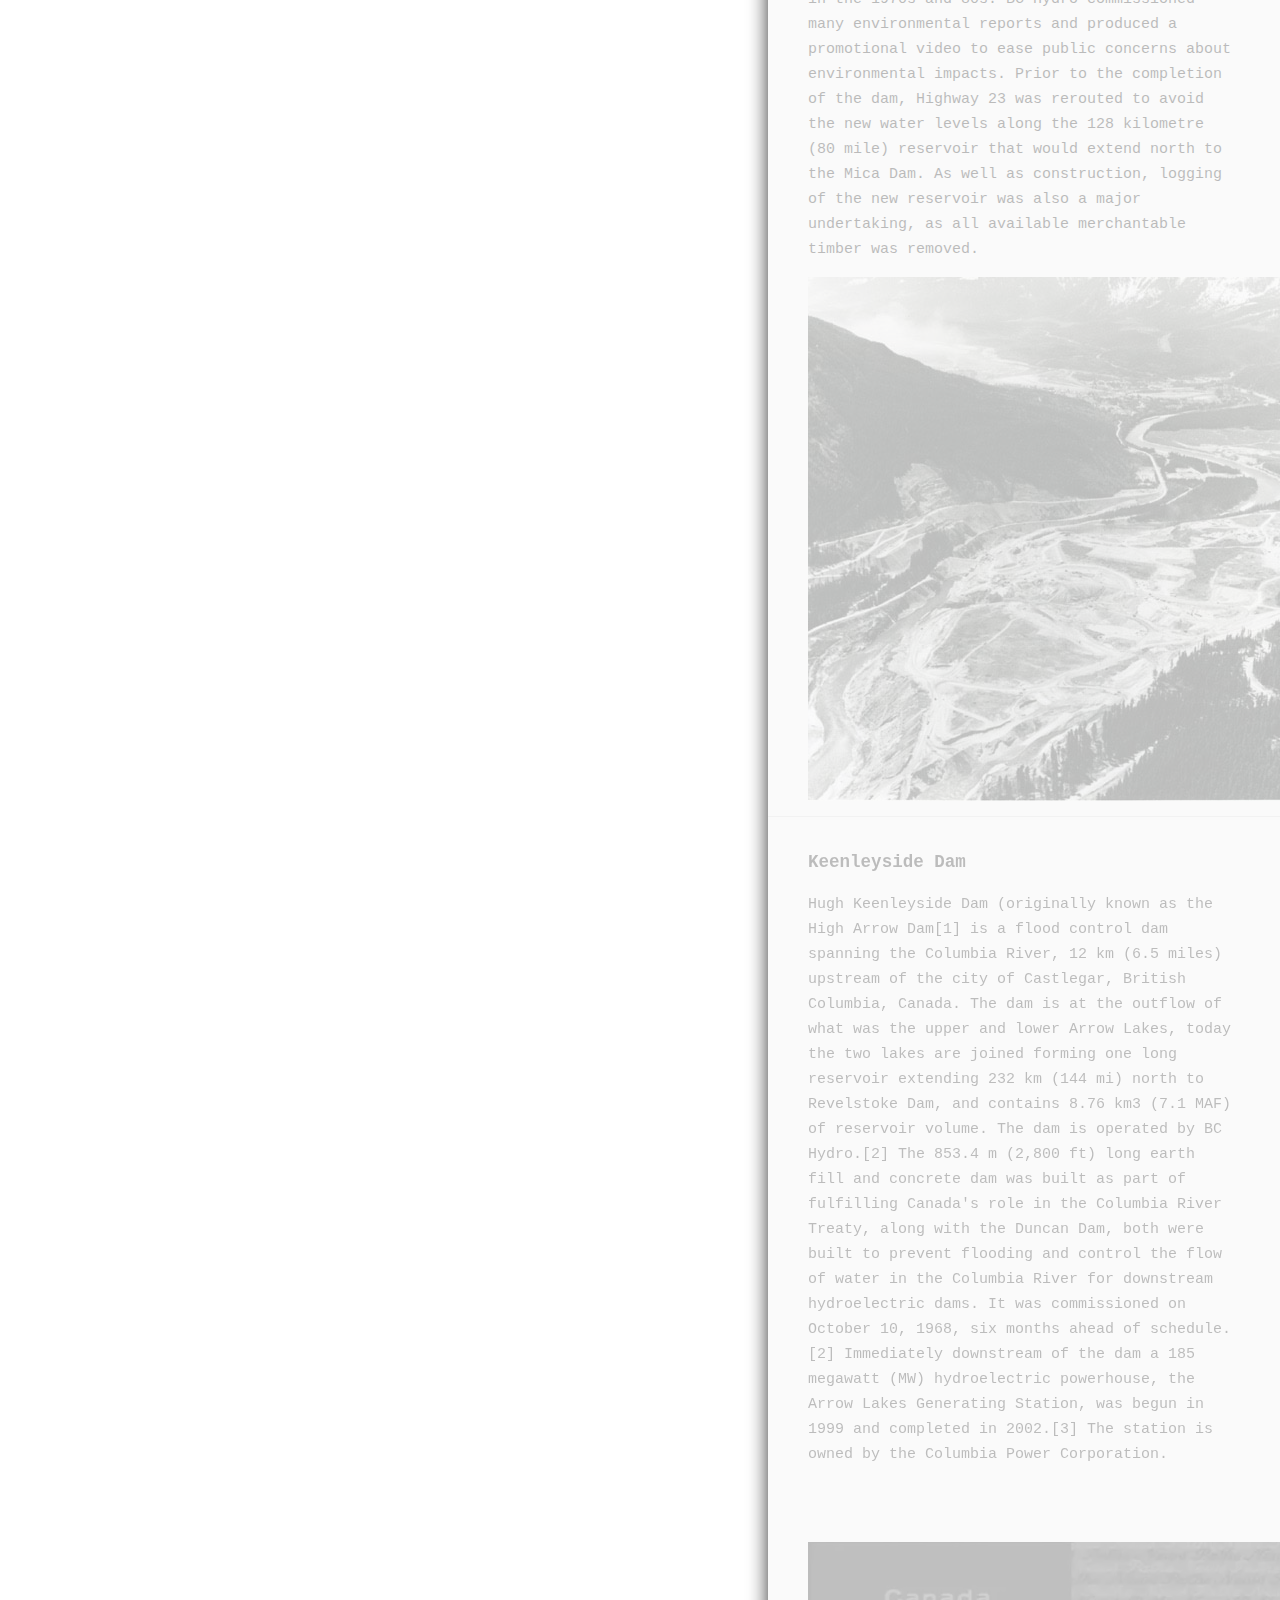
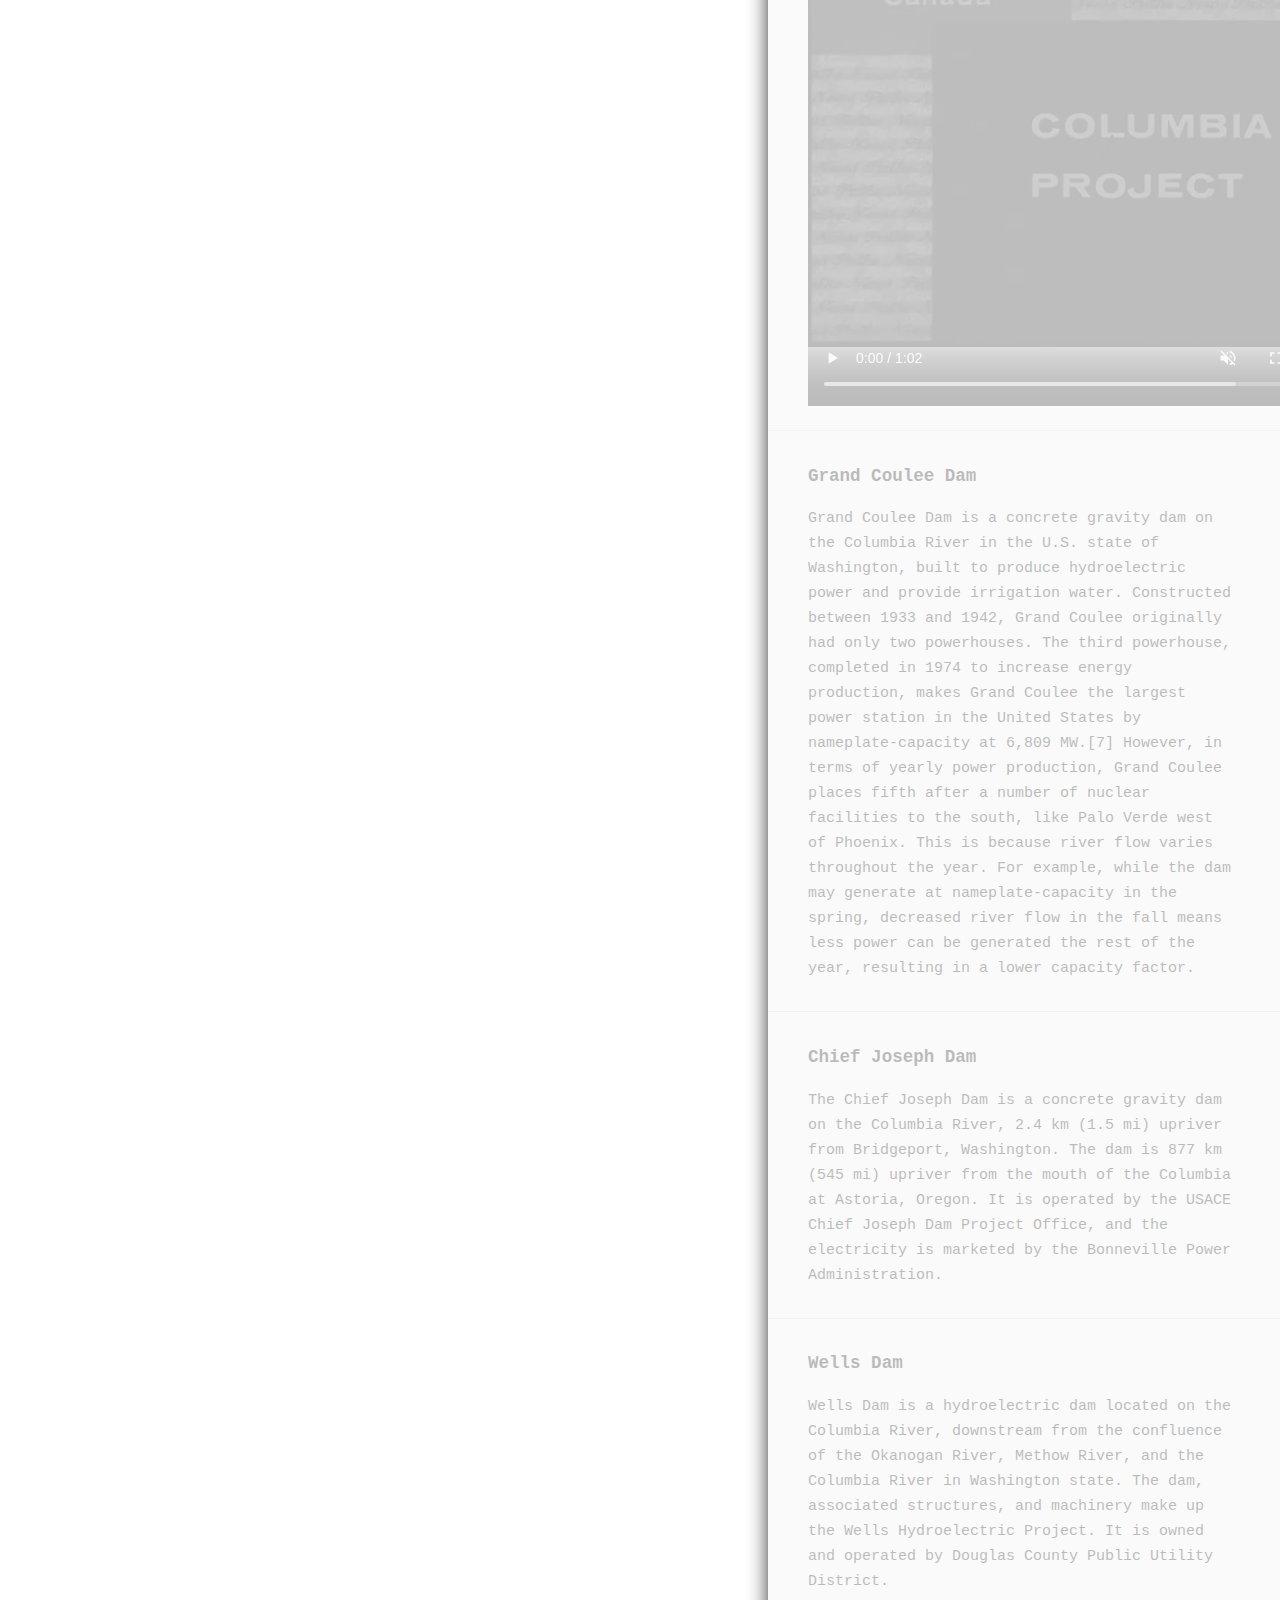
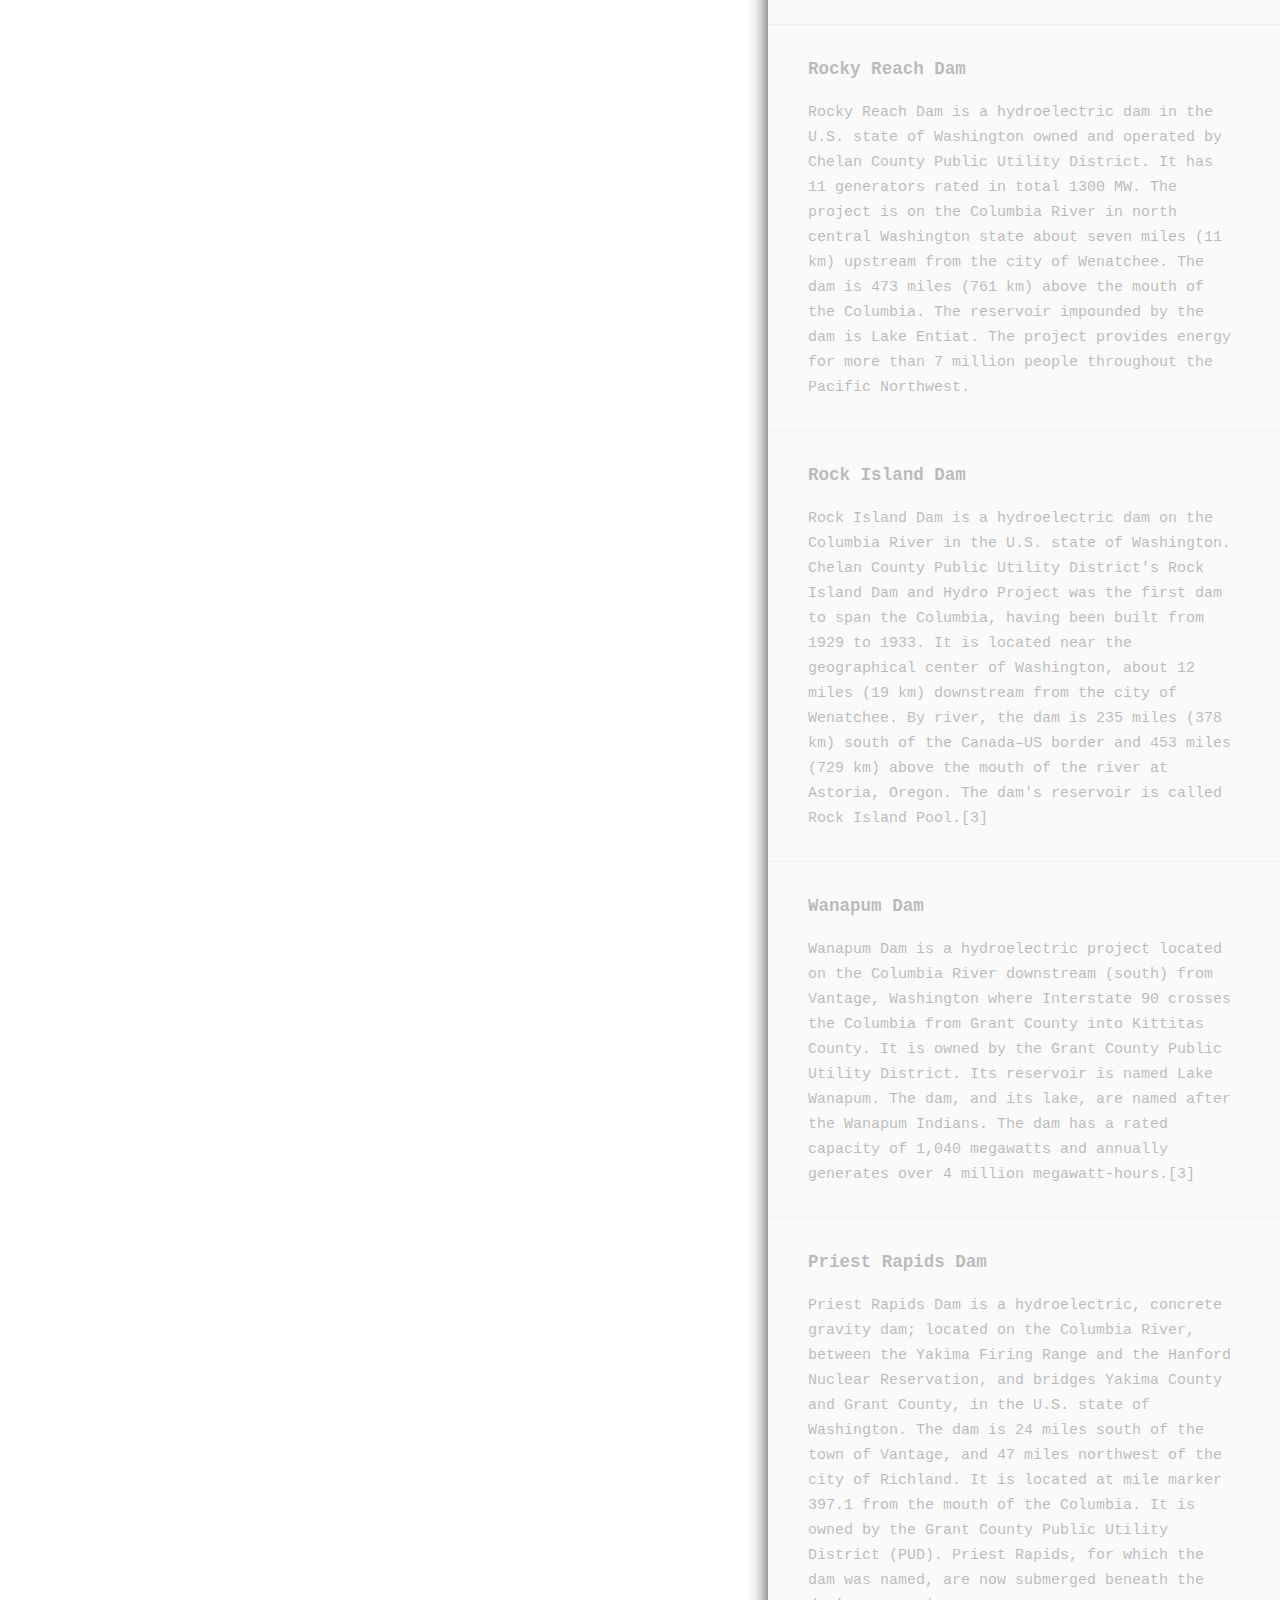
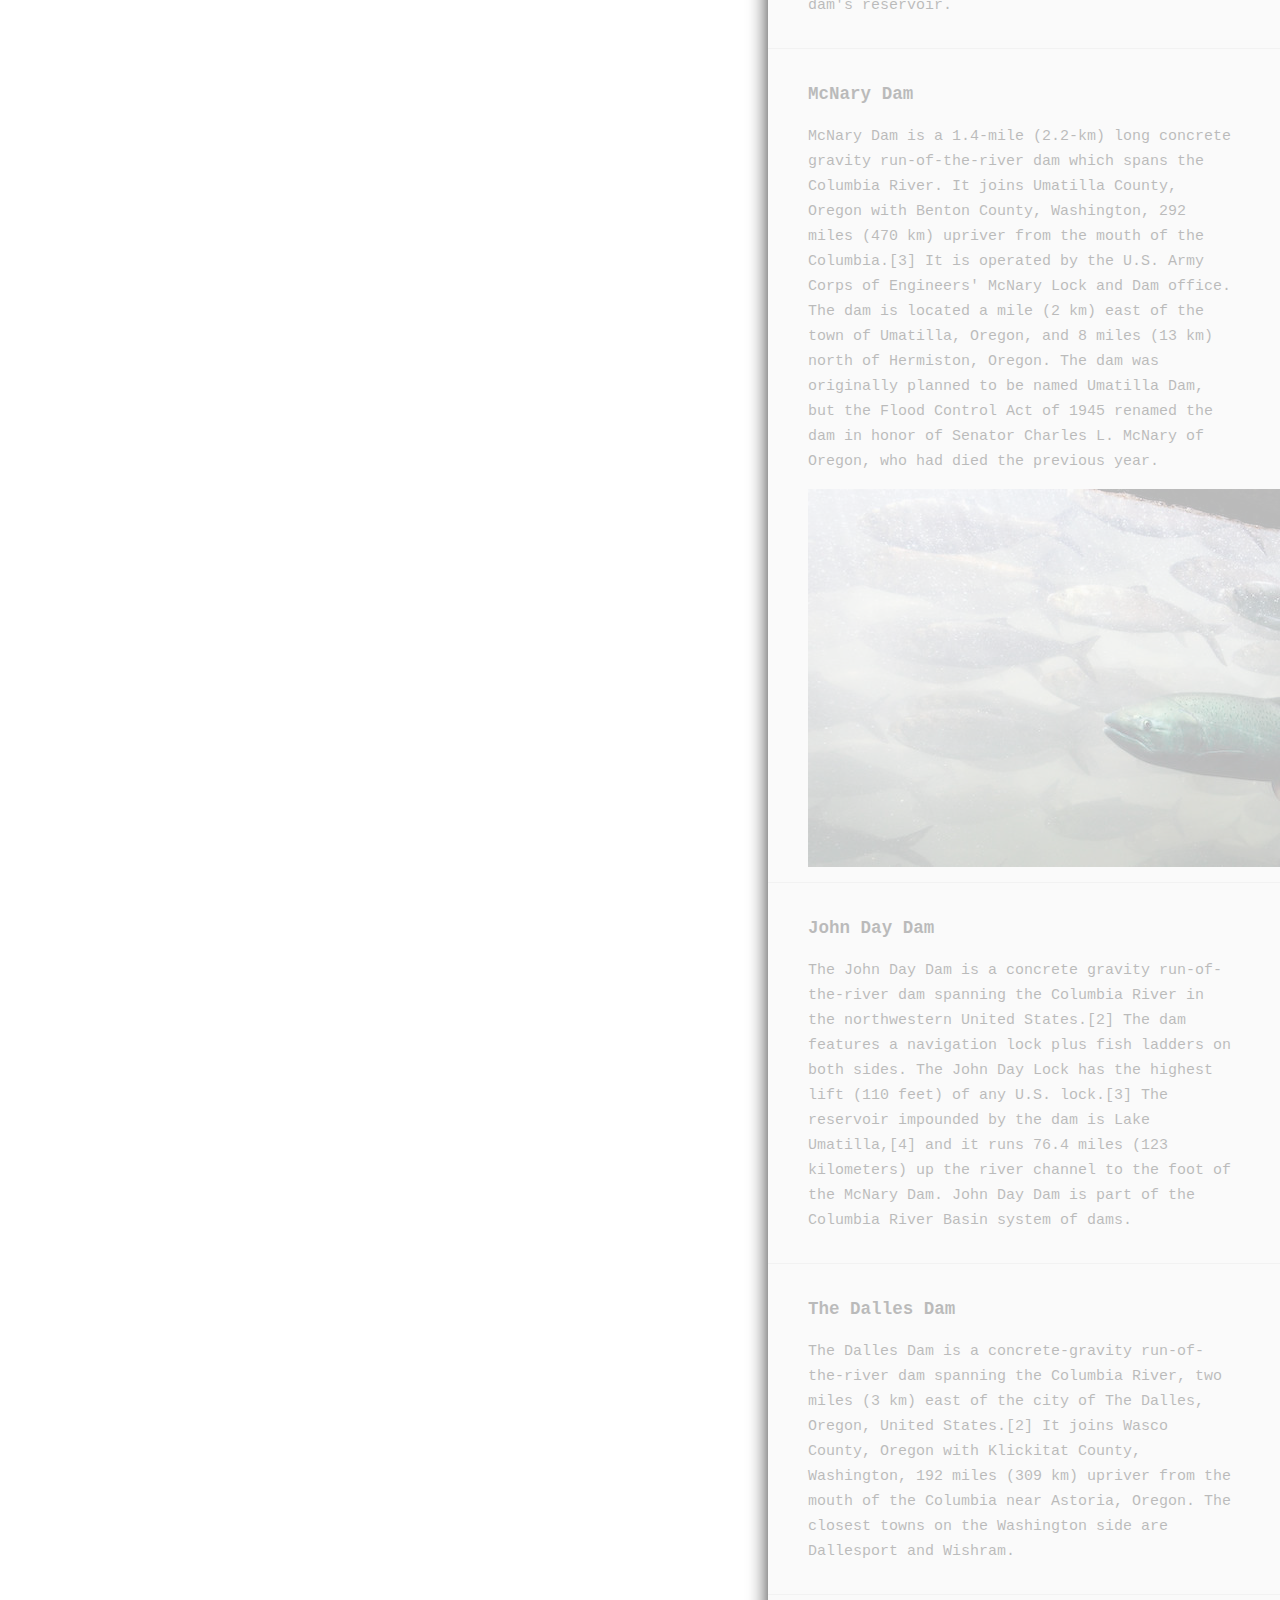
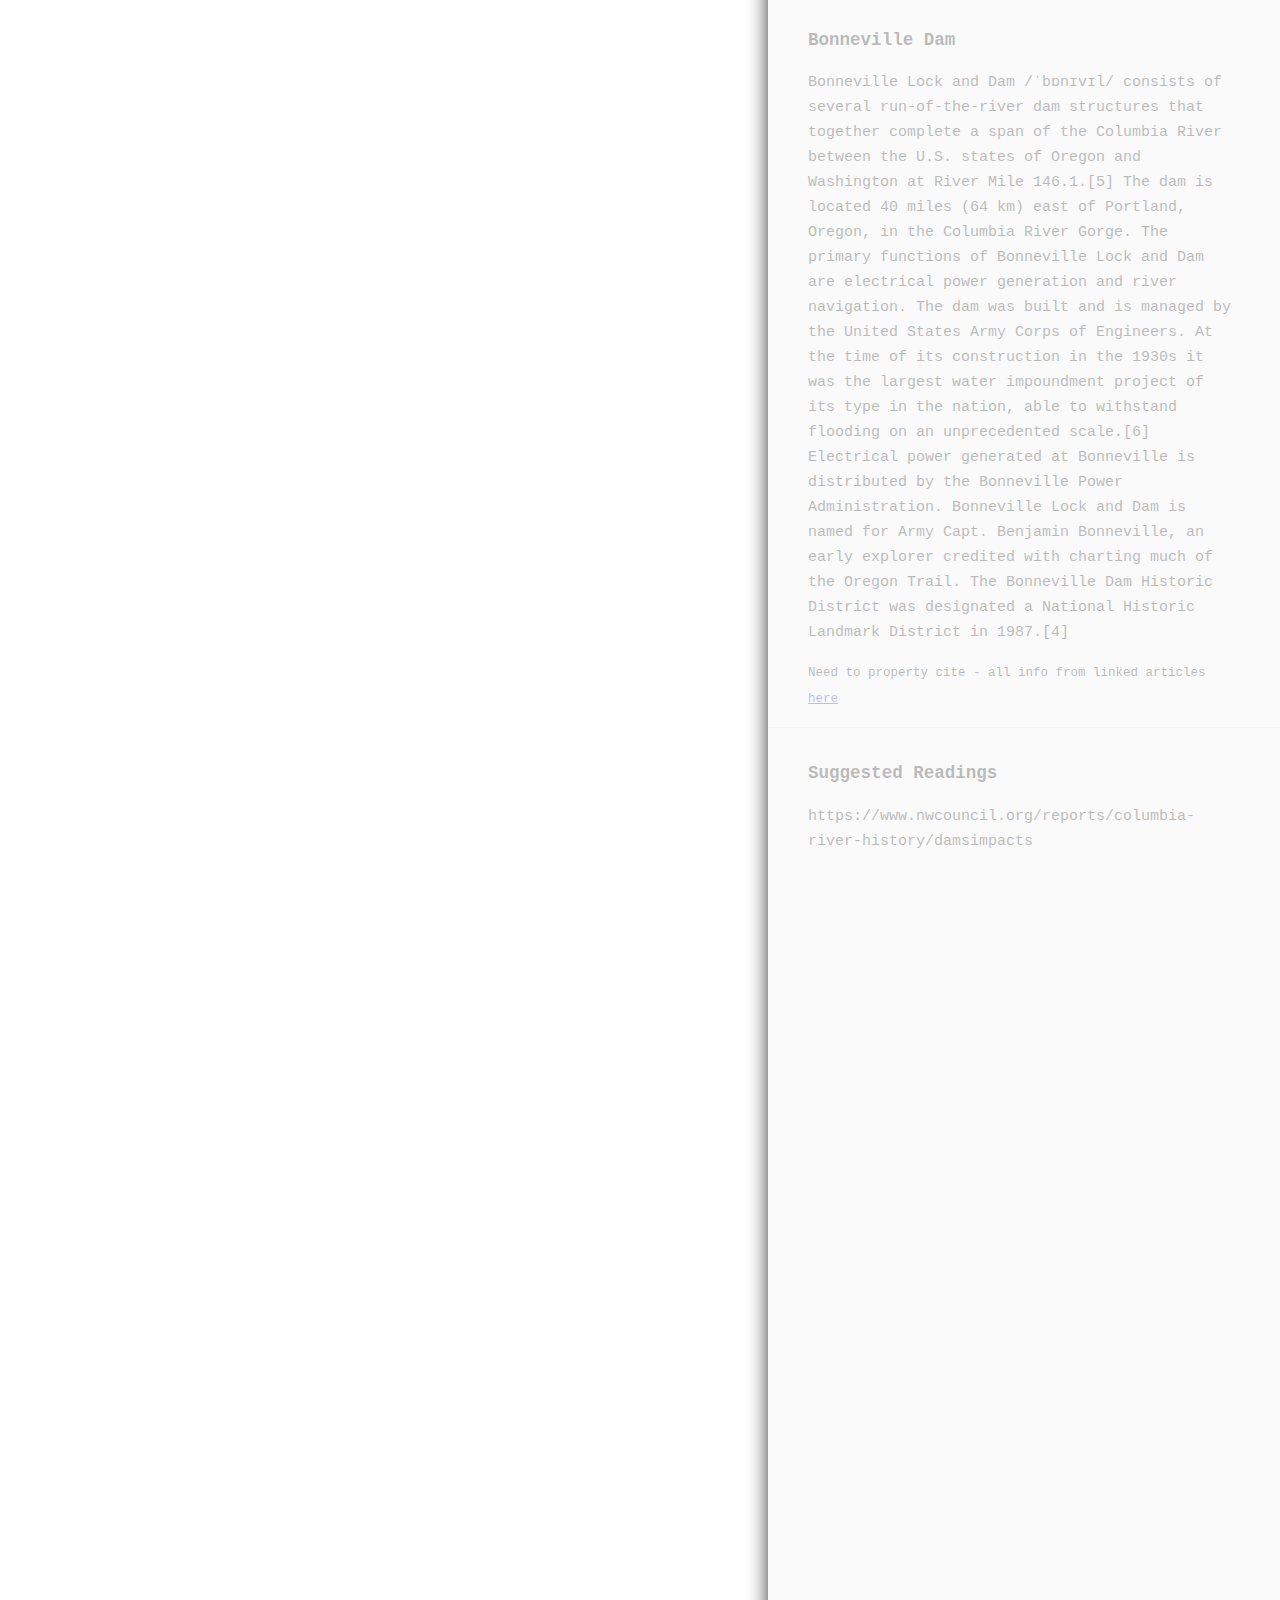
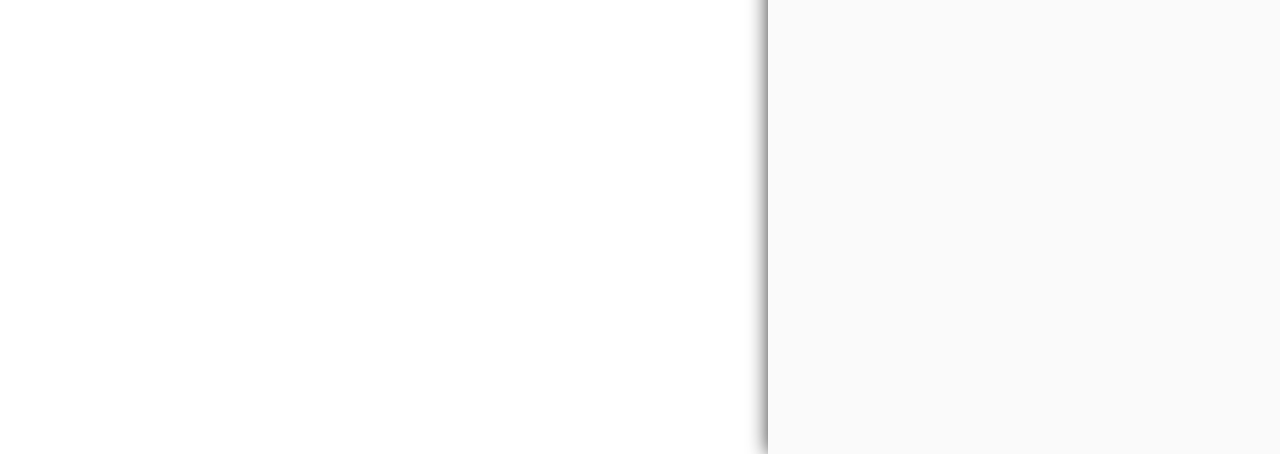
==== commit fc185f4f: "add mcnary image" ====
--- a/map.html
+++ b/map.html
@@ -84,6 +84,7 @@
     <section id='mcnaryDam'>
         <h3>McNary Dam</h3>
         <p>McNary Dam is a 1.4-mile (2.2-km) long concrete gravity run-of-the-river dam which spans the Columbia River. It joins Umatilla County, Oregon with Benton County, Washington, 292 miles (470 km) upriver from the mouth of the Columbia.[3] It is operated by the U.S. Army Corps of Engineers' McNary Lock and Dam office. The dam is located a mile (2 km) east of the town of Umatilla, Oregon, and 8 miles (13 km) north of Hermiston, Oregon. The dam was originally planned to be named Umatilla Dam, but the Flood Control Act of 1945 renamed the dam in honor of Senator Charles L. McNary of Oregon, who had died the previous year.</p>
+        <img class="fit-picture" src="/assets/chinookmcnary.jpg" style="vertical-align:middle" alt="Chinook salmon at the McNary Dam fish run"/>
     </section>
     <section id='johnDayDam'>
         <h3>John Day Dam</h3>
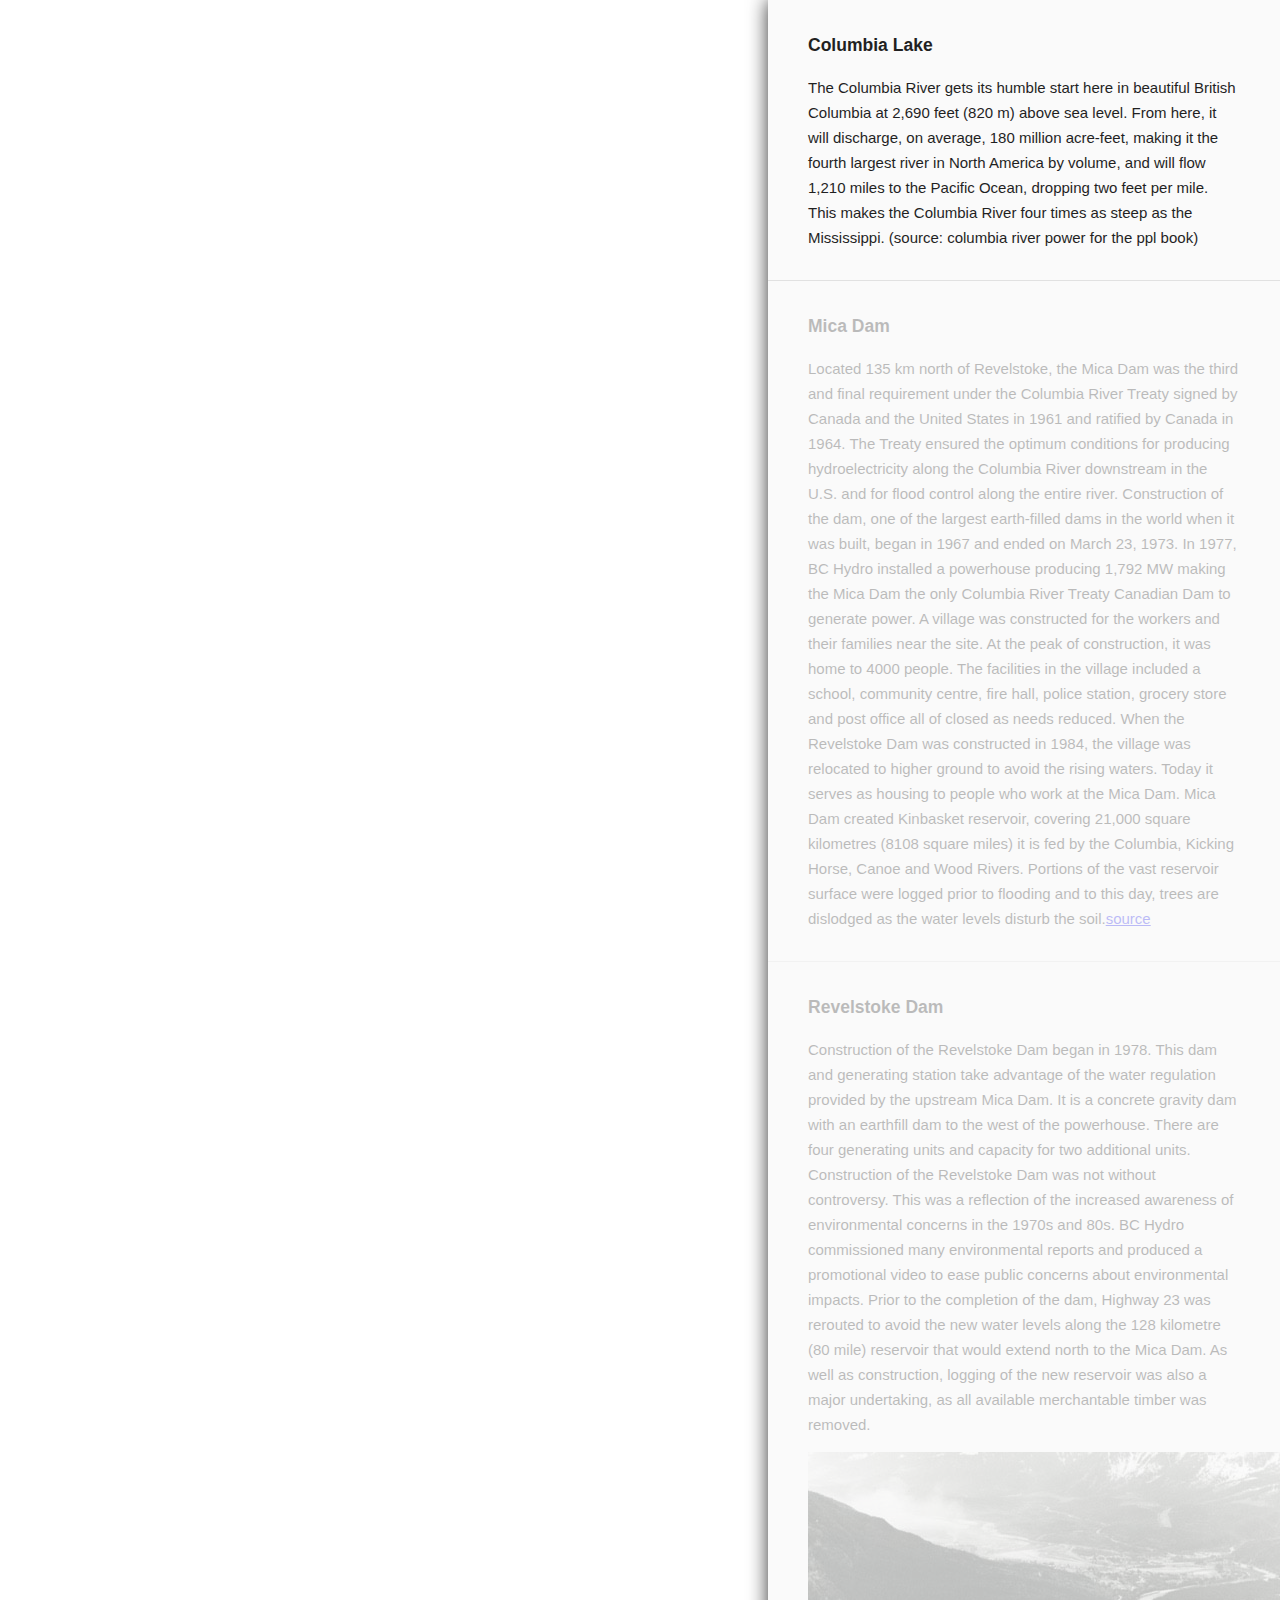
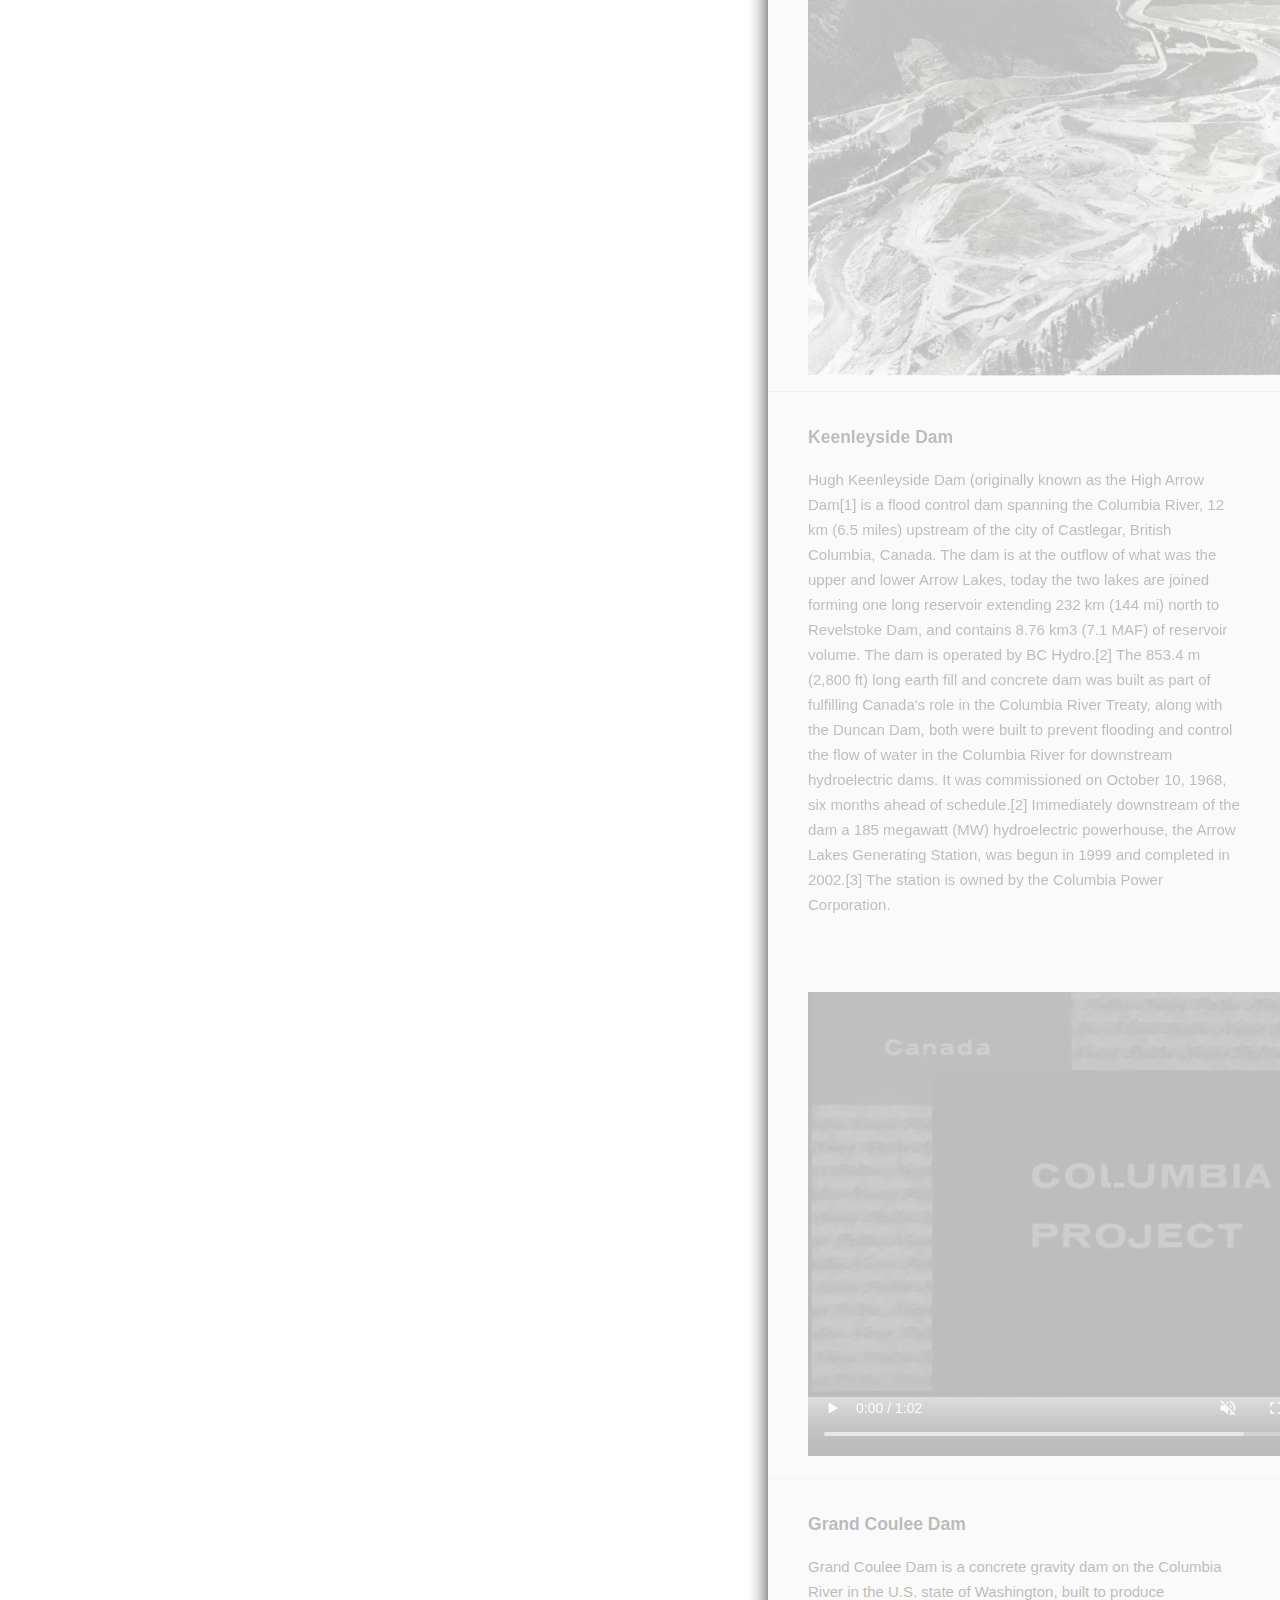
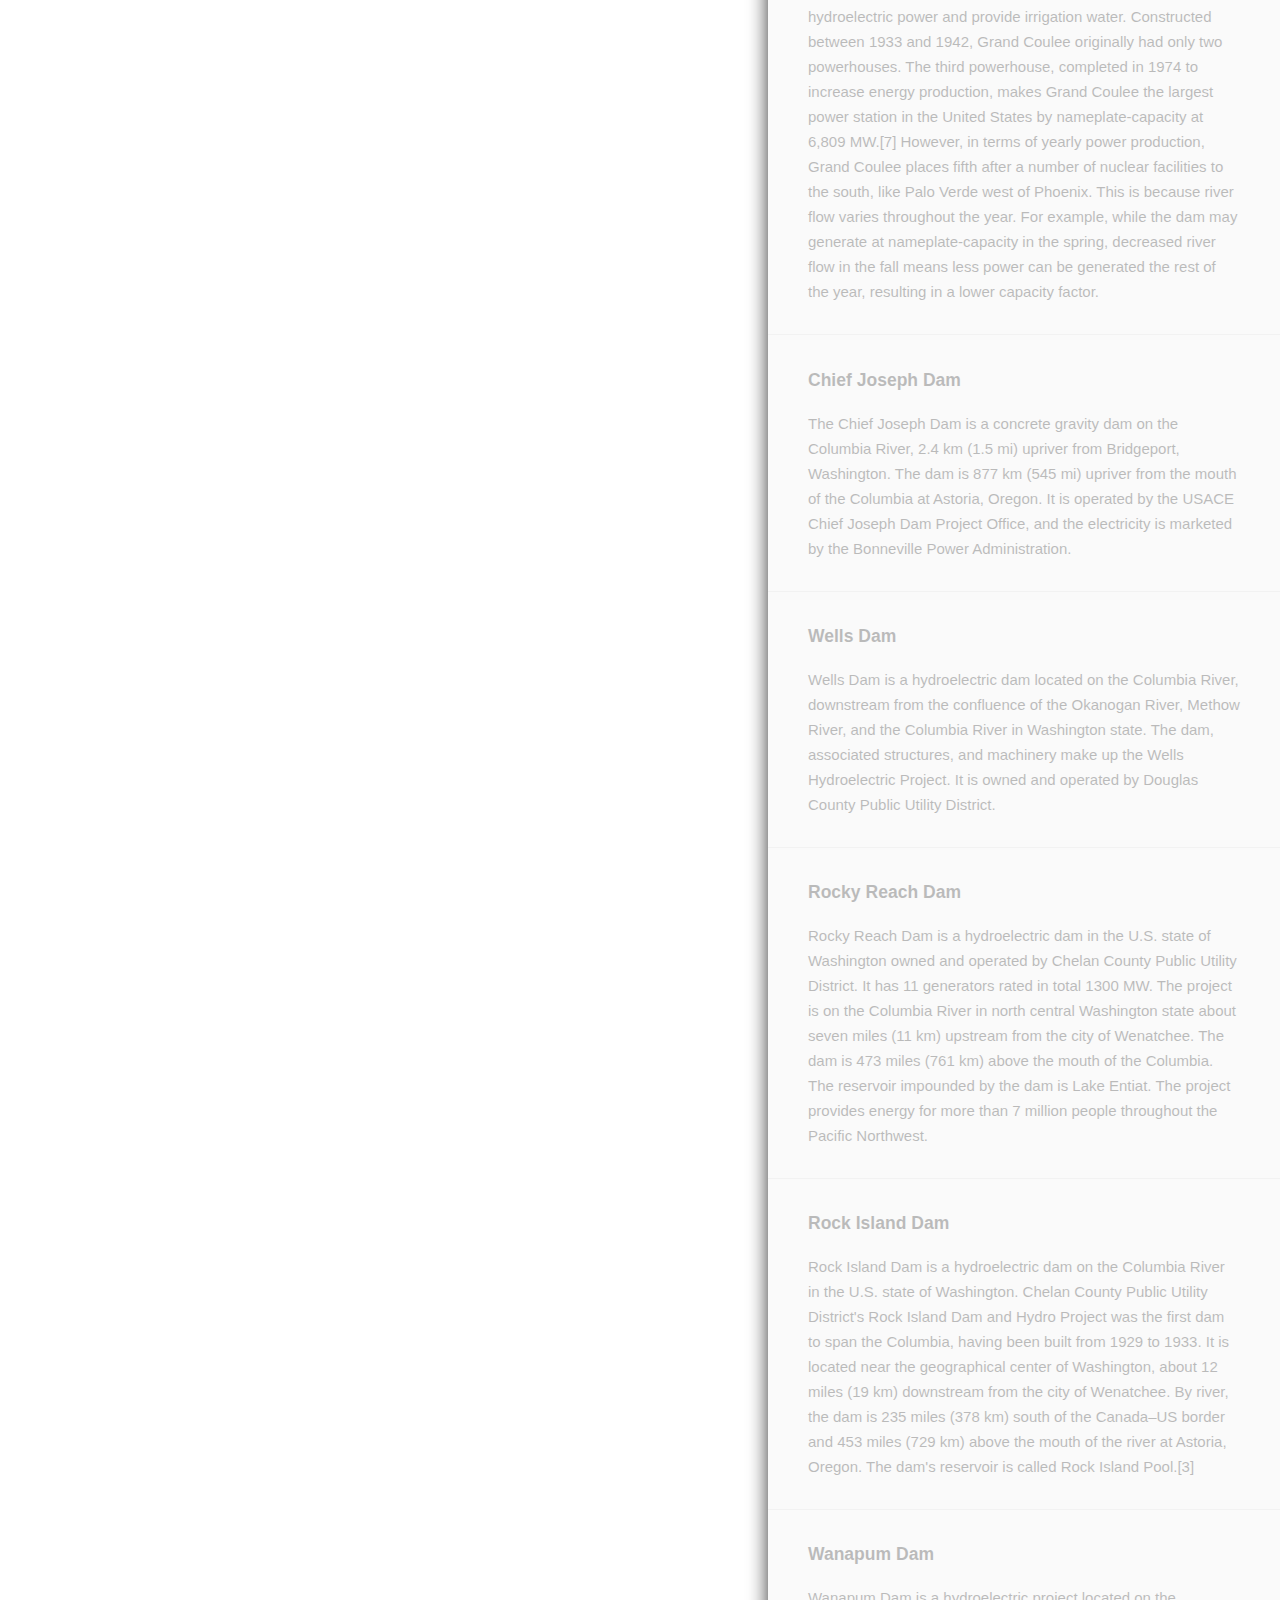
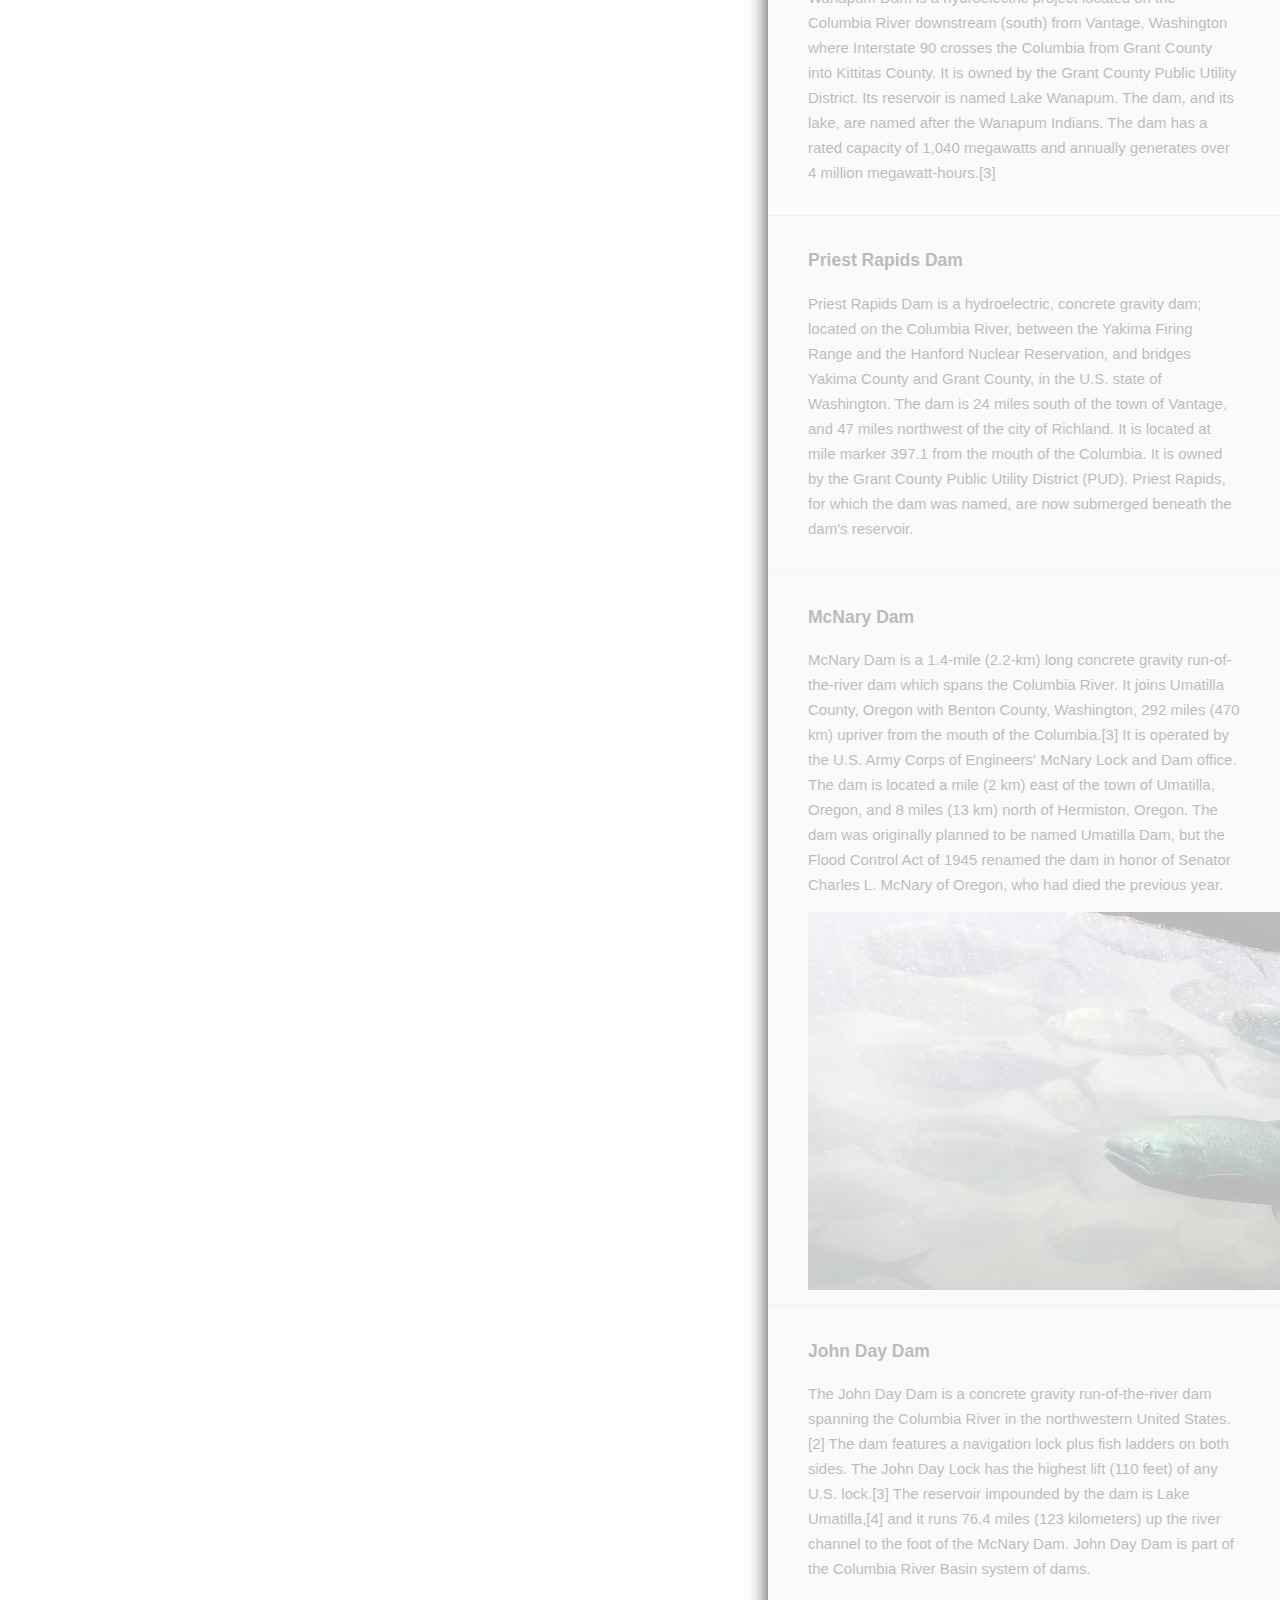
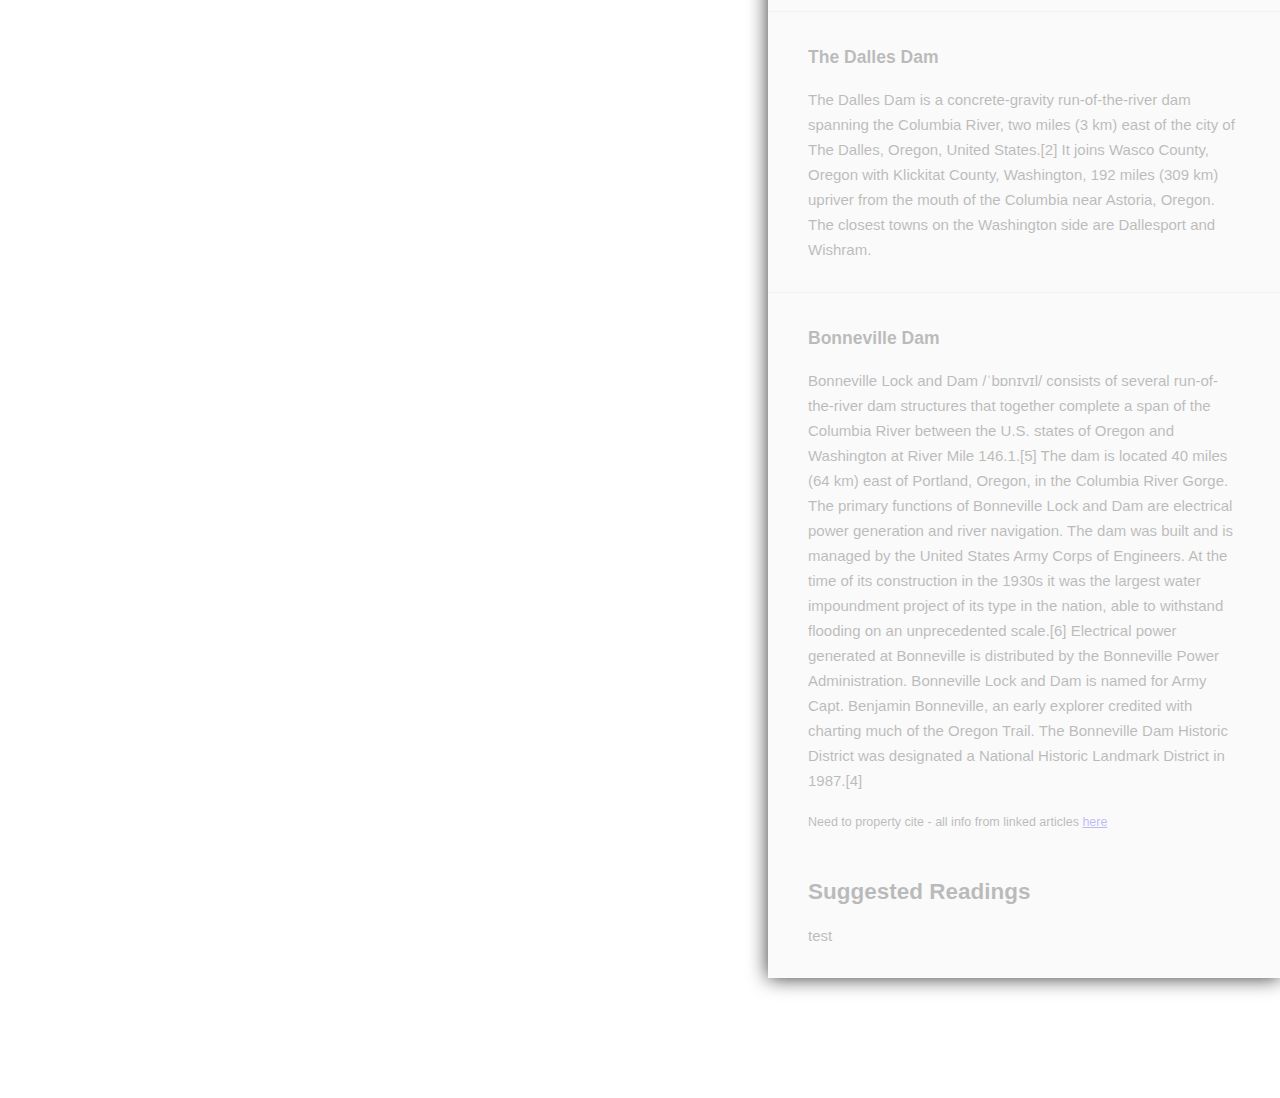
==== commit 303e3c44: "changes" ====
--- a/map.html
+++ b/map.html
@@ -99,12 +99,10 @@
         <p>Bonneville Lock and Dam /ˈbɒnɪvɪl/ consists of several run-of-the-river dam structures that together complete a span of the Columbia River between the U.S. states of Oregon and Washington at River Mile 146.1.[5] The dam is located 40 miles (64 km) east of Portland, Oregon, in the Columbia River Gorge. The primary functions of Bonneville Lock and Dam are electrical power generation and river navigation. The dam was built and is managed by the United States Army Corps of Engineers. At the time of its construction in the 1930s it was the largest water impoundment project of its type in the nation, able to withstand flooding on an unprecedented scale.[6] Electrical power generated at Bonneville is distributed by the Bonneville Power Administration. Bonneville Lock and Dam is named for Army Capt. Benjamin Bonneville, an early explorer credited with charting much of the Oregon Trail. The Bonneville Dam Historic District was designated a National Historic Landmark District in 1987.[4]</p>
         <small id="citation">
             Need to property cite - all info from linked articles <a href="https://en.wikipedia.org/wiki/List_of_dams_in_the_Columbia_River_watershed#Main_stem_Columbia_River_dams">here</a>
-        </small>
+        </small><br><br>
+        <h2>Suggested Readings</h2>
+        <p>test</p>
     </section>
-    <section id='suggestedReading'>
-      <h3>Suggested Readings</h3>
-      <p>https://www.nwcouncil.org/reports/columbia-river-history/damsimpacts</p>
-  </section>
 </div>
 <script src="map.js"></script>
 <script src="chapters.js"></script>
--- a/style.css
+++ b/style.css
@@ -13,7 +13,8 @@
 #features {
     width: 40%;
     margin-left: 60%;
-    font-family: 'Courier New', Courier, monospace;
+    margin-bottom:120px;
+    font-family: 'Montserrat', sans-serif;
     overflow-y: scroll;
     background-color: #fafafa;
     filter: drop-shadow(0 0 10px #333);
@@ -31,7 +32,7 @@
 }
 section:last-child {
     border-bottom: none;
-    margin-bottom: 1170px;
+    margin-bottom: 0px;
 }
 .mapboxgl-ctrl-logo {
   display: none;
@@ -65,7 +66,19 @@
   font-family: 'Courier New', Courier, monospace;
   color: #f1f1f1;
   width: 50%;
+  padding: 9px;
+}
+
+.audioControls {
+  position: fixed;
+  bottom: 100;
+  background: rgba(0, 0, 0, 0.5);
+  font-family: 'Courier New', Courier, monospace;
+  color: #f1f1f1;
+  width: 10%;
   padding: 20px;
+  margin-left: 86%;
+  font-size: 10px;
 }
 
 /* Style the button used to pause/play the video */
@@ -85,6 +98,23 @@
   color: black;
 }
 
+/* Style the button used to play/pause the audio */
+#myBtnSmall {
+  width: 45px;
+  font-size: 12px;
+  padding: 3px;
+  border: none;
+  background: #000;
+  font-family: 'Courier New', Courier, monospace;
+  color: #fff;
+  cursor: pointer;
+}
+
+#myBtnSmall:hover {
+  background: #ddd;
+  color: black;
+}
+
 img.center {
   display: block;
   margin-left: auto;
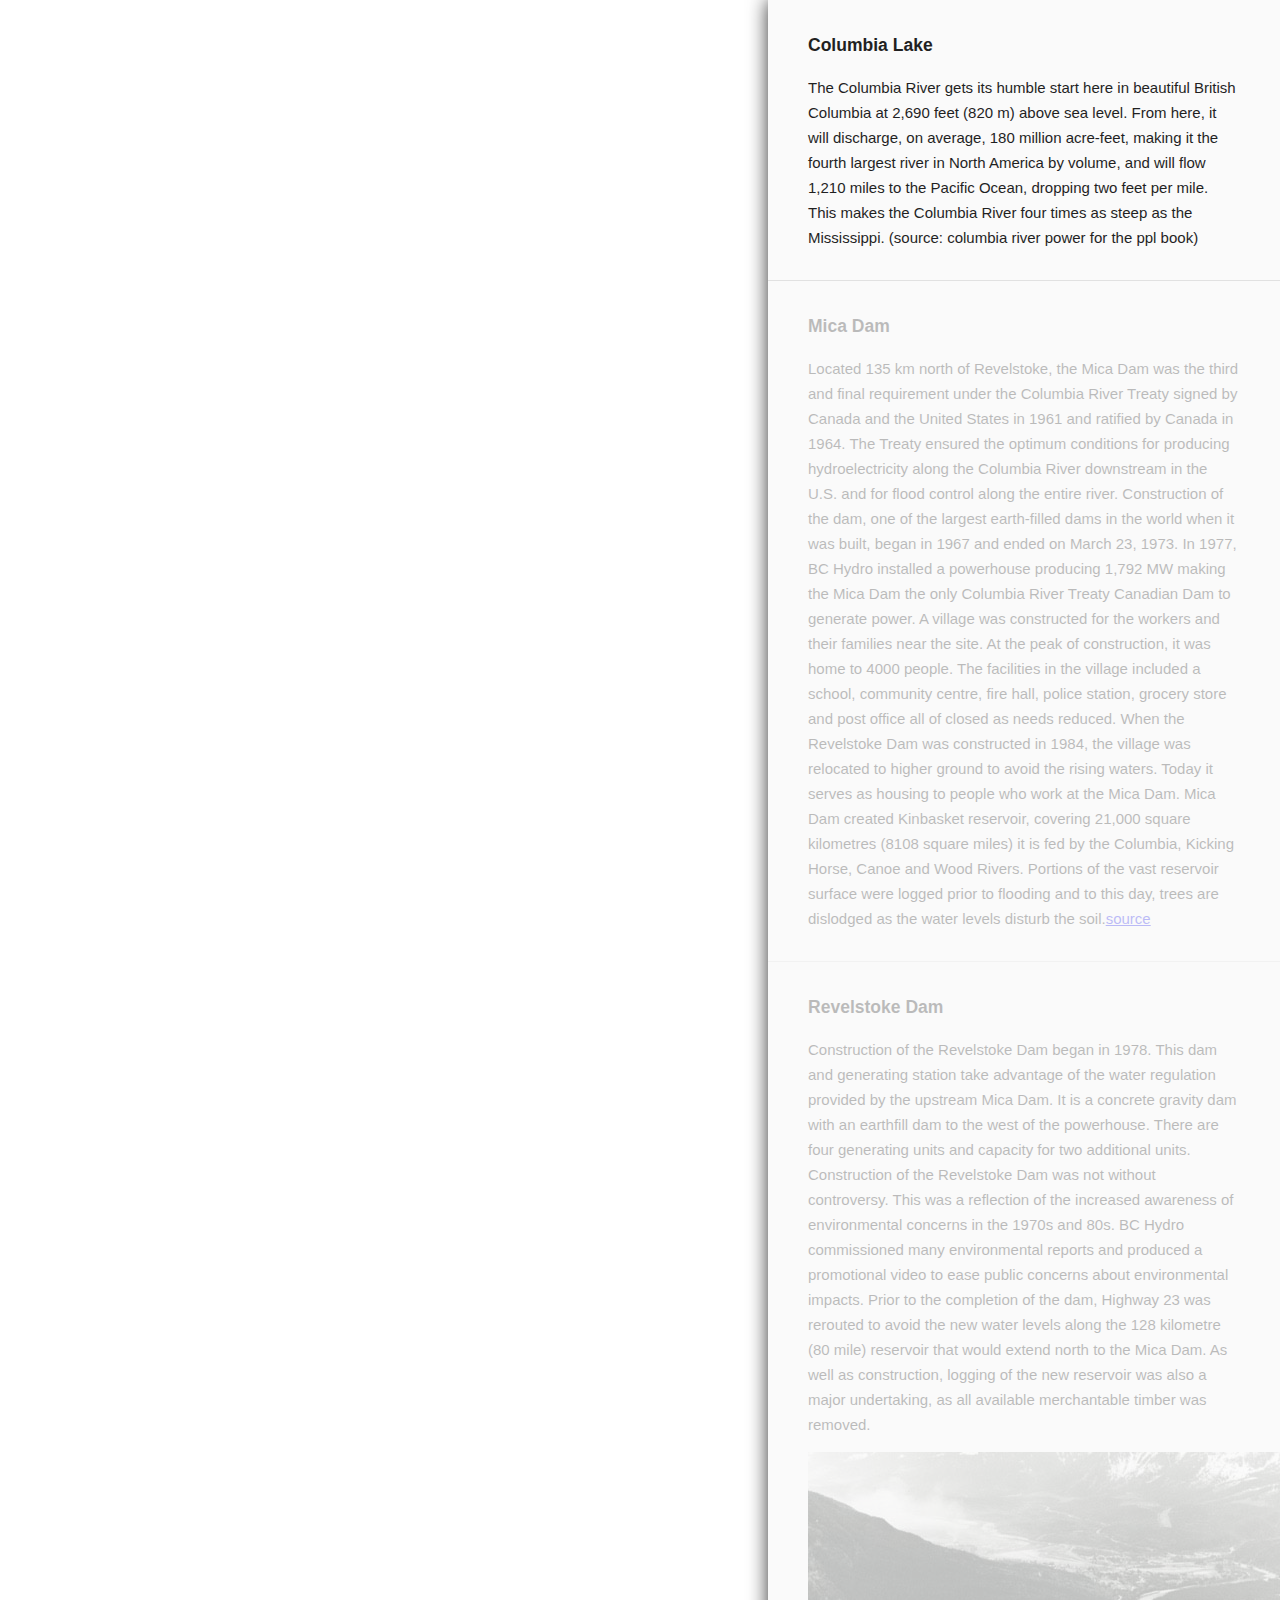
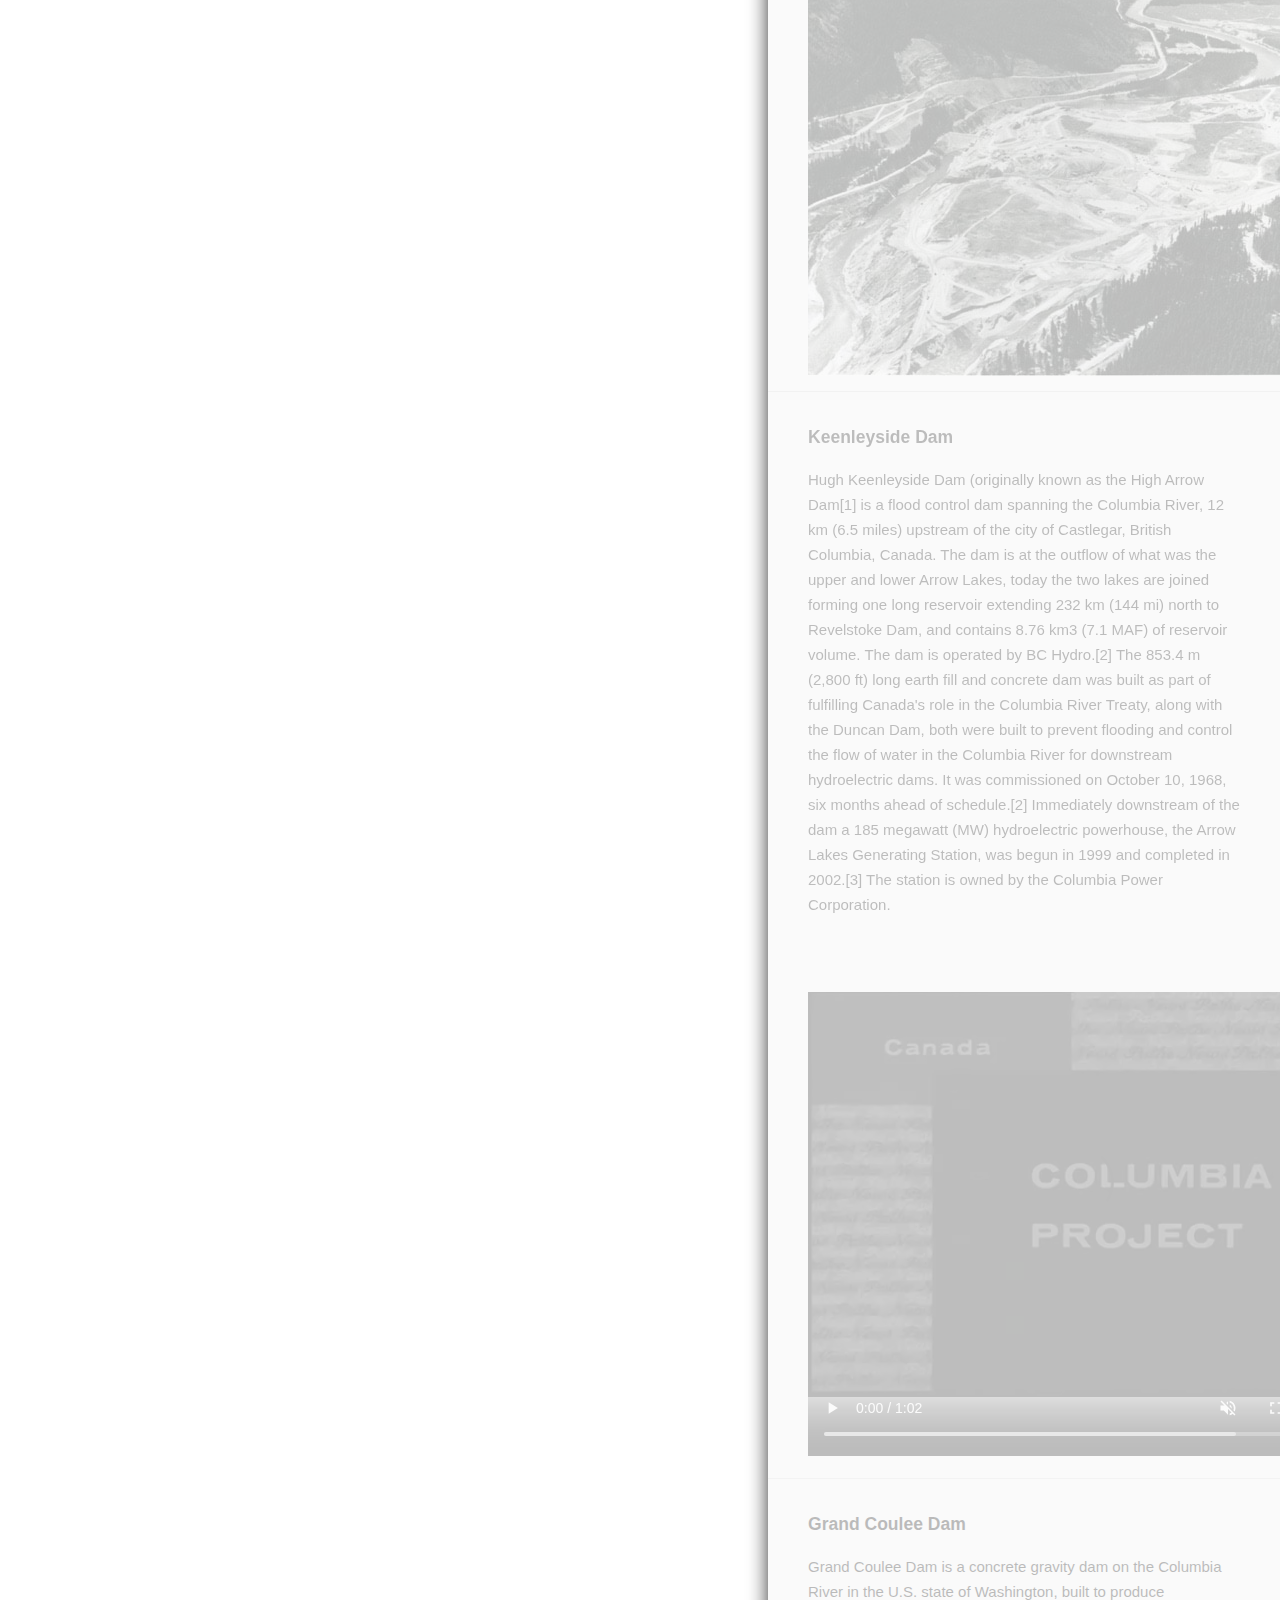
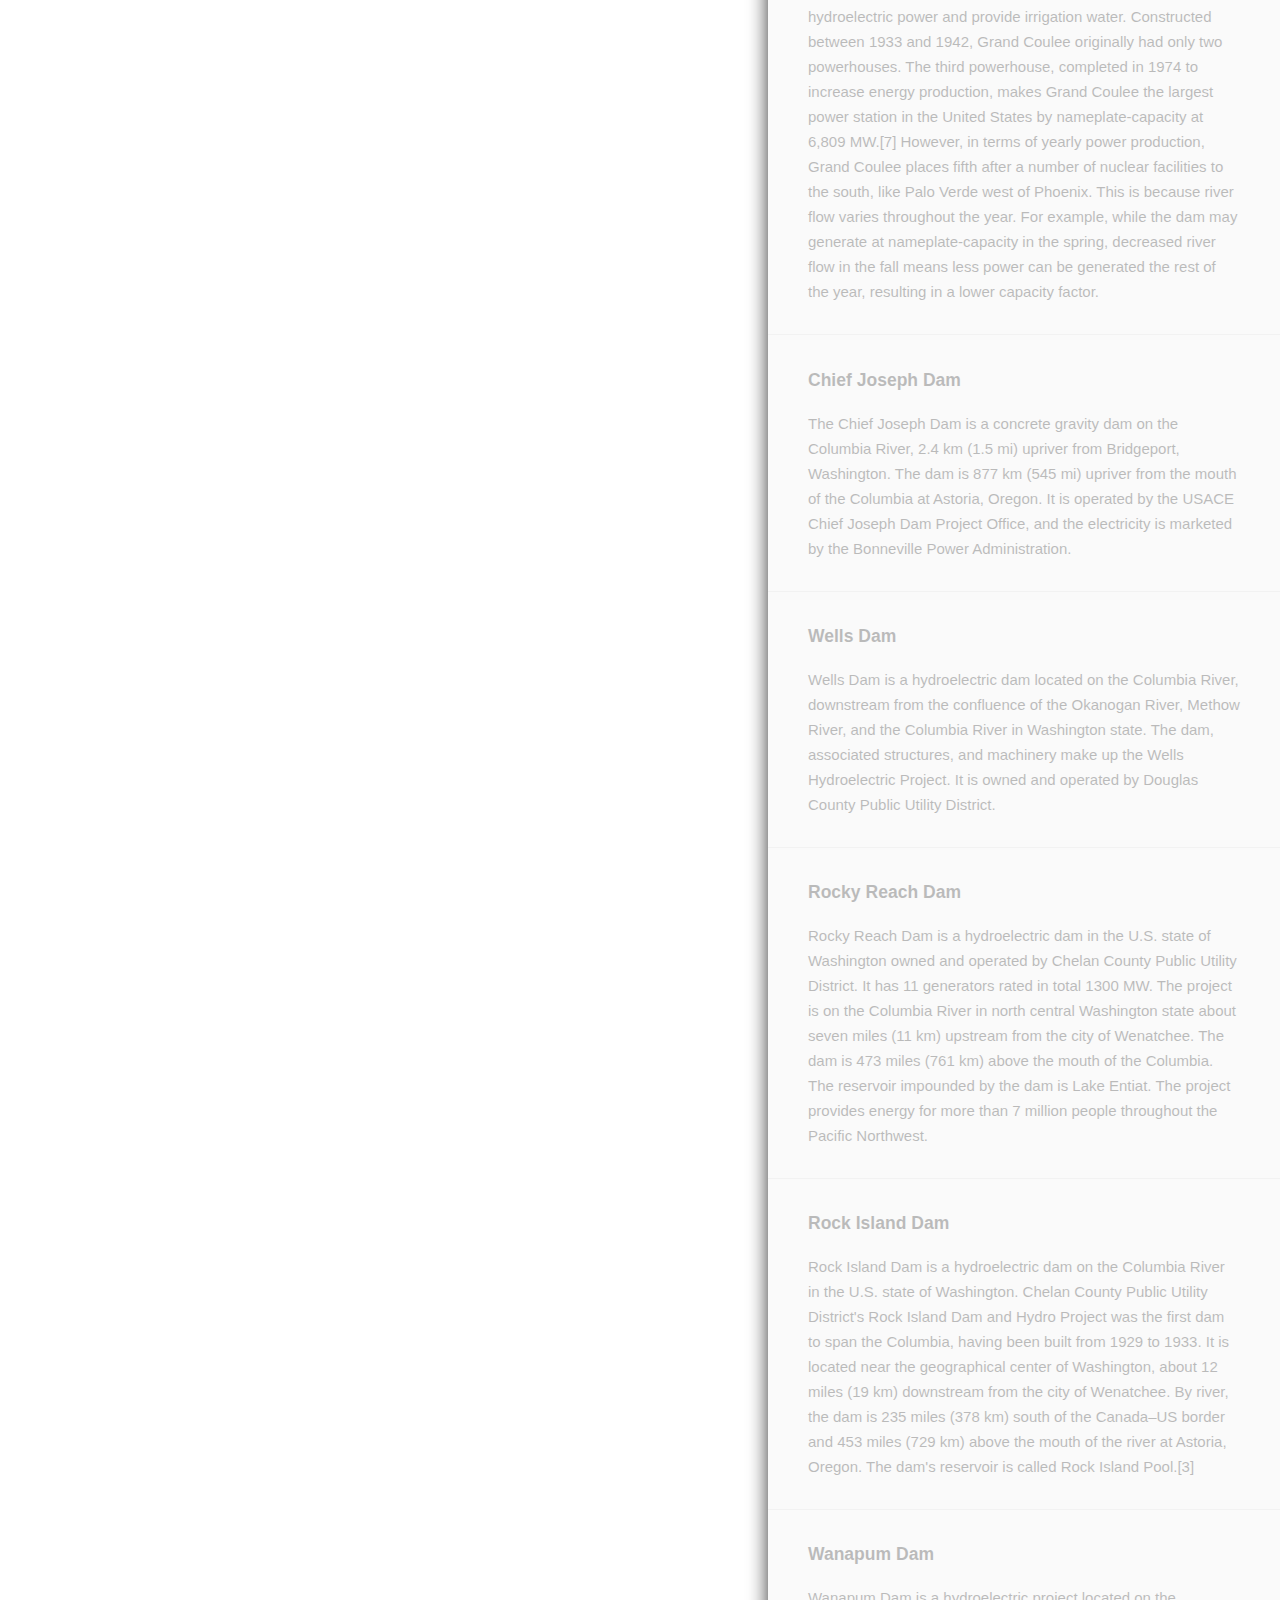
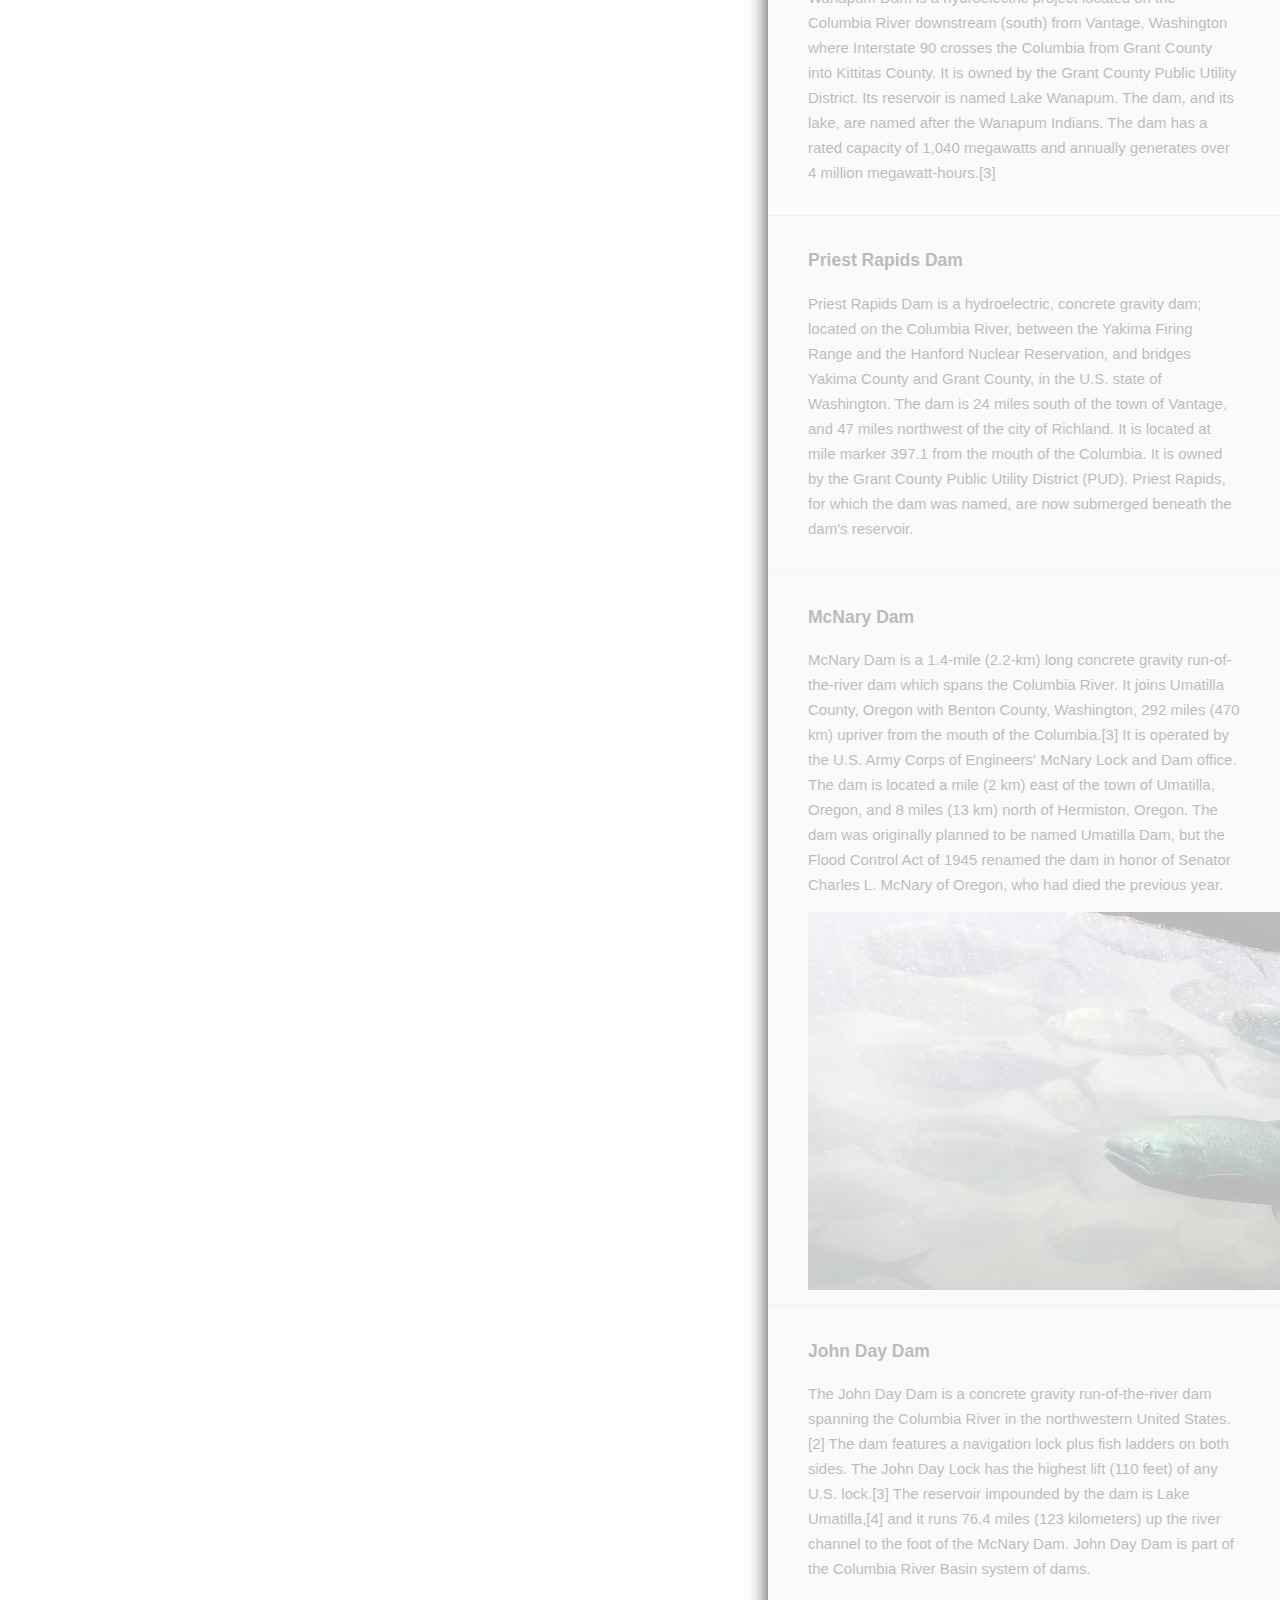
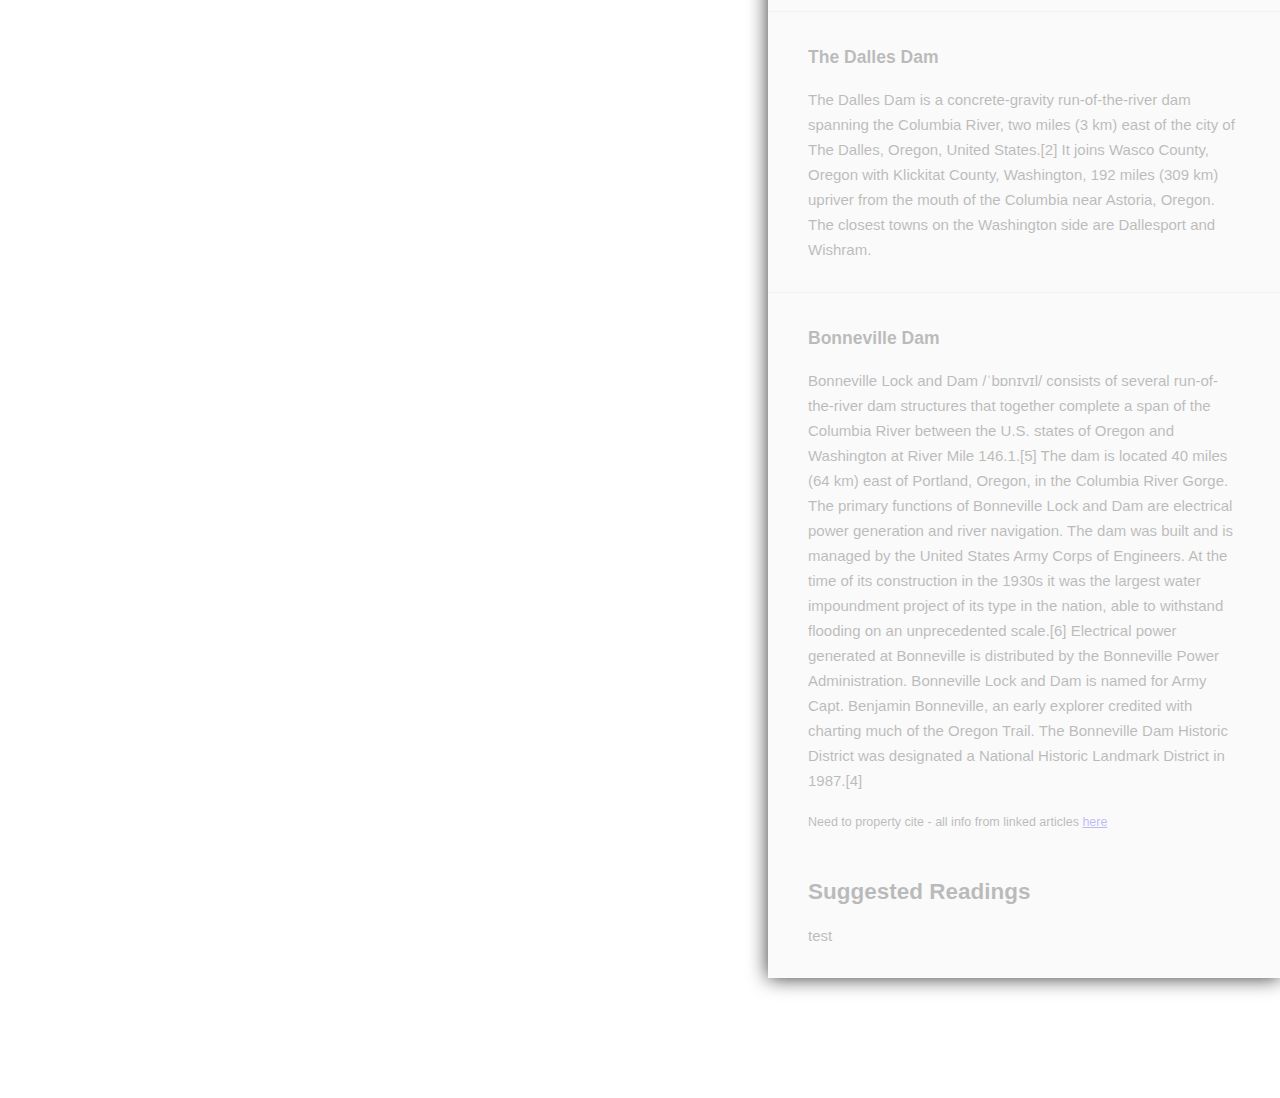
==== commit 45e574b2: "upgrade to gl js v2" ====
--- a/map.html
+++ b/map.html
@@ -4,8 +4,8 @@
     <meta charset='utf-8' />
     <title>Columbia Dammed</title>
     <meta name='viewport' content='initial-scale=1,maximum-scale=1,user-scalable=no' />
-    <script src='https://api.tiles.mapbox.com/mapbox-gl-js/v0.48.0/mapbox-gl.js'></script>
-    <link href='https://api.tiles.mapbox.com/mapbox-gl-js/v0.48.0/mapbox-gl.css' rel='stylesheet' />
+    <script src="https://api.mapbox.com/mapbox-gl-js/v2.0.0/mapbox-gl.js"></script>
+    <link href="https://api.mapbox.com/mapbox-gl-js/v2.0.0/mapbox-gl.css" rel="stylesheet" />
     <style>
         body { margin:0; padding:0; }
         #map { position:absolute; top:0; bottom:0; width:100%; }
